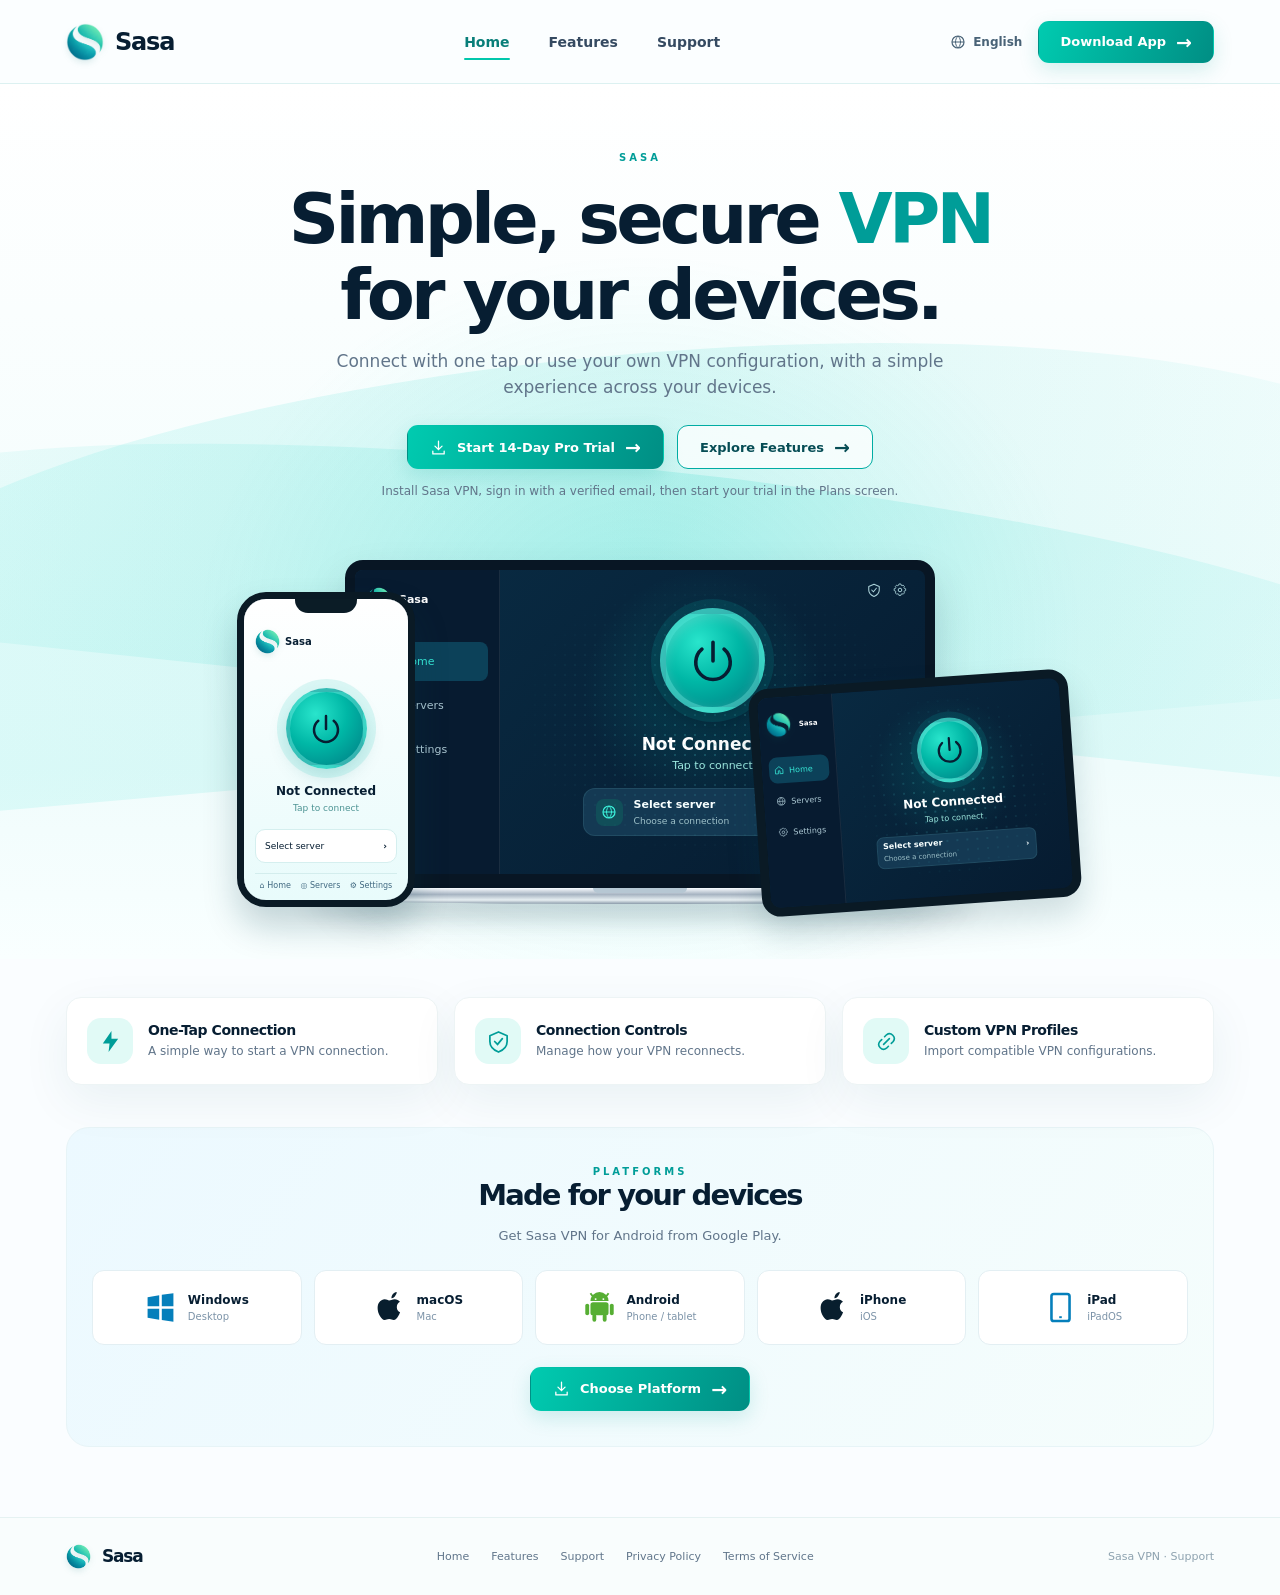
==== index.html @ 67f456c8 "Add 14-day VPN trial CTA" ====
<!doctype html>
<html lang="en">
<head>
  <meta charset="utf-8">
  <meta name="viewport" content="width=device-width,initial-scale=1">
  <meta name="theme-color" content="#f7fdfd">
  <link rel="icon" type="image/png" href="[data-uri]">
  <meta name="description" content="Sasa — a simple VPN experience with connection tools and custom VPN configuration support.">
  <title>Sasa — Home · Features · Support</title>
  <style>
    :root { --ink:#071e32; --muted:#61758a; --teal:#009d98; --mint:#00c7ac; --deep:#087e79; --ice:#effbfc; --line:#dbeaed; --white:#fff; --shadow:0 16px 48px rgba(20,79,94,.07); --radius:19px; --page-width:1200px; }
    * {box-sizing:border-box}
    html{scroll-behavior:smooth}
    body{margin:0;font-family:Inter,ui-sans-serif,system-ui,-apple-system,BlinkMacSystemFont,"Segoe UI",sans-serif;background:#fafdff;color:var(--ink);-webkit-font-smoothing:antialiased}
    button,input,a{font:inherit}a{color:inherit;text-decoration:none}button{cursor:pointer}button:focus-visible,a:focus-visible,input:focus-visible,summary:focus-visible{outline:3px solid #00a99e;outline-offset:4px}button:disabled{cursor:not-allowed;opacity:.55}
    .skip{position:absolute;top:-80px;left:16px;z-index:1000;background:#fff;padding:12px;border-radius:8px}.skip:focus{top:12px}
    .shell{max-width:var(--page-width);margin:auto;padding-left:26px;padding-right:26px}
    .header{position:sticky;top:0;z-index:100;background:rgba(251,254,255,.93);backdrop-filter:blur(18px);border-bottom:1px solid rgba(207,235,236,.7)}
    .nav{min-height:83px;display:flex;align-items:center;justify-content:space-between;gap:22px}
    .brand{display:flex;align-items:center;gap:11px;font-weight:850;font-size:24px;letter-spacing:-1.2px;white-space:nowrap}
    .logo{width:38px;height:38px;display:inline-block;flex:none;background:url("/assets/sasa-logo.png") center/contain no-repeat;filter:drop-shadow(0 3px 3px rgba(0,103,111,.12))}.logo.small{width:25px;height:25px}
    .navlinks{display:flex;align-items:center;gap:39px;margin-left:60px}
    .navlink{color:#354a61;font-size:14px;font-weight:600;position:relative;padding:30px 0}
    .navlink.active,.navlink:hover{color:var(--deep)}.navlink.active:after{content:"";height:2px;background:var(--mint);border-radius:3px;position:absolute;bottom:20px;left:0;right:0}
    .header-right{display:flex;align-items:center;gap:16px}.language{display:flex;align-items:center;gap:7px;font-size:12px;font-weight:650;color:#496377}
    .menu-btn{display:none;background:#e6f7f7;border:0;border-radius:12px;padding:10px;color:var(--ink)}
    .btn{border:1px solid transparent;display:inline-flex;align-items:center;justify-content:center;gap:10px;min-height:44px;padding:12px 22px;border-radius:11px;font-size:13px;font-weight:800;transition:transform .15s,box-shadow .15s,background .15s;white-space:nowrap}
    .btn:hover{transform:translateY(-2px)}.btn.primary{color:white;background:linear-gradient(110deg,#00cbb0 0%,#008e84 100%);box-shadow:0 7px 20px rgba(0,155,145,.16)}.btn.primary:hover{box-shadow:0 10px 26px rgba(0,155,145,.24)}.btn.outline{border-color:#00aca3;color:#064d55;background:rgba(255,255,255,.75)}.btn.outline:hover{background:#e8f9f9}.btn.soft{background:#e5f8f8;color:#076b69}.btn.sm{min-height:42px;padding:10px 21px}.arr{font-size:19px;line-height:0}.arrow-svg,.btn svg{width:17px;height:17px}
    .page{display:none;animation:fade .25s ease}.page.active{display:block}@keyframes fade{from{opacity:.7;transform:translateY(5px)}to{opacity:1;transform:translateY(0)}}
    .eyebrow{color:var(--teal);letter-spacing:3px;font-weight:850;font-size:10px;text-transform:uppercase}
    h1,h2,h3,p{margin-top:0}h1{font-size:clamp(38px,5.6vw,70px);letter-spacing:-3.8px;line-height:1.09;margin-bottom:14px;font-weight:850}h2{font-size:clamp(28px,3.1vw,42px);letter-spacing:-1.9px;line-height:1.15;margin-bottom:12px}h3{font-size:18px;letter-spacing:-.45px;margin-bottom:8px}p{color:var(--muted);line-height:1.7;font-size:15px}.accent{color:var(--teal)}
    .home-hero{position:relative;overflow:hidden;padding:68px 0 45px;text-align:center;background:radial-gradient(ellipse at 50% 63%,rgba(52,229,214,.16),transparent 49%),linear-gradient(180deg,#fff 0%,#f0fcfc 78%,#f9ffff 100%)}
    .home-hero:before,.home-hero:after{content:"";position:absolute;left:-12%;right:-12%;border-radius:50% 50% 0 0;z-index:0;pointer-events:none}.home-hero:before{height:400px;top:270px;background:linear-gradient(100deg,rgba(114,240,231,.17),rgba(20,205,190,.12),rgba(201,249,246,.13));transform:rotate(-5deg)}.home-hero:after{height:240px;top:385px;background:linear-gradient(110deg,rgba(152,240,234,.11),rgba(19,210,193,.16),rgba(176,245,241,.2));transform:rotate(6deg)}
    .hero-inner{position:relative;z-index:1}.hero-inner .eyebrow{display:block;margin-bottom:18px}.hero-inner h1{max-width:1000px;margin-left:auto;margin-right:auto}.hero-desc{font-size:17px;line-height:1.55;max-width:650px;margin:0 auto 25px}.hero-actions{display:flex;justify-content:center;gap:13px;flex-wrap:wrap}.hero-actions .btn{min-width:181px}
    .hero-products{position:relative;max-width:930px;height:375px;margin:39px auto 0;display:flex;align-items:flex-end;justify-content:center}
    .laptop{width:590px;height:354px;position:absolute;left:50%;bottom:0;transform:translateX(-50%);z-index:2}.laptop-bezel{height:328px;border:10px solid #081624;border-bottom-width:14px;border-radius:18px 18px 7px 7px;background:#081624;box-shadow:0 22px 42px rgba(4,45,63,.18);overflow:hidden;position:relative}.laptop-bezel:before{content:"";position:absolute;top:-6px;left:50%;width:3px;height:3px;border-radius:50%;background:#5d7e8c;z-index:1}
    .laptop-base{height:16px;background:linear-gradient(#f9fcff,#a7b4c2 40%,#e7eff2 75%,#8b9baa);border-radius:2px 2px 44% 44%;margin:0 -38px;position:relative;box-shadow:0 14px 20px rgba(0,40,60,.12)}.laptop-base:after{content:"";position:absolute;top:0;left:43%;width:14%;height:5px;background:#b6c7d3;border-radius:0 0 9px 9px}
    .appui{display:flex;height:100%;text-align:left;background:linear-gradient(135deg,#092c44,#061b30)}.app-sidebar{width:145px;padding:17px 11px;border-right:1px solid rgba(255,255,255,.08);background:#071b30;color:#d7eef2}.app-brand{display:flex;align-items:center;gap:8px;font-weight:750;font-size:11px;color:white;margin-bottom:30px}.app-navitem{display:flex;gap:10px;align-items:center;padding:12px 11px;border-radius:8px;margin-bottom:5px;font-size:11px;color:#acc8d3}.app-navitem.selected{color:#36e6d5;background:#0c4159}.app-navitem svg{width:15px;height:15px}.app-main{flex:1;padding:20px 26px;position:relative;display:flex;flex-direction:column;align-items:center;justify-content:center;background:radial-gradient(circle at 48% 40%,rgba(0,195,183,.18),transparent 42%)}.appui .mini-top{position:absolute;right:18px;top:13px;display:flex;gap:12px;color:#abd2d9}.appui .mini-top svg{width:14px;height:14px}.map-dots{position:absolute;inset:0;opacity:.25;pointer-events:none;background-image:radial-gradient(#49c9ce 1px,transparent 1.4px);background-size:10px 10px;mask-image:radial-gradient(ellipse at 50% 48%,black 12%,transparent 65%)}.power{position:relative;width:105px;height:105px;border-radius:50%;border:6px solid rgba(163,255,244,.33);background:radial-gradient(circle at 35% 30%,#29e5cc 0%,#00b7a6 45%,#007a82 100%);box-shadow:0 0 0 9px rgba(5,207,192,.12),0 12px 23px rgba(0,12,28,.45),inset 0 4px 12px rgba(255,255,255,.21);display:flex;align-items:center;justify-content:center}.power svg{width:46px;height:46px;stroke:#fff;stroke-width:2.3;fill:none}.app-status{color:white;font-size:17px;font-weight:800;margin-top:21px}.app-state-note{font-size:11px;color:#9de6dd;margin-top:5px}.app-server{display:flex;align-items:center;gap:11px;width:260px;min-height:47px;padding:9px 12px;margin-top:16px;border-radius:12px;background:#143953;border:1px solid rgba(121,205,207,.12);color:#f8ffff;font-size:11px;font-weight:700}.app-server span{flex:1}.app-server small{display:block;font-weight:450;color:#9dc0c8;margin-top:4px}.app-server .circle-icon{width:27px;height:27px;background:#114e59;border-radius:8px;display:grid;place-items:center;color:#3cf1db}.preview-note{position:absolute;right:8px;bottom:0;font-size:9px;color:rgba(184,215,219,.7)}
    .phone{position:absolute;z-index:4;left:62px;bottom:7px;width:178px;height:315px;border:7px solid #0a1a25;border-radius:29px;background:#f7ffff;box-shadow:0 20px 34px rgba(11,64,79,.22),inset 0 0 0 2px #354b5c;overflow:hidden}.phone:before{content:"";position:absolute;width:62px;height:14px;left:calc(50% - 31px);top:0;background:#0b1c26;border-radius:0 0 13px 13px;z-index:1}.phone-screen{height:100%;padding:30px 11px 10px;background:linear-gradient(180deg,#fff 0%,#e8fbfb 100%);display:flex;align-items:center;flex-direction:column}.phone-screen .tiny-brand{font-size:10px;display:flex;align-items:center;gap:5px;font-weight:850;align-self:flex-start}.phone .power{width:81px;height:81px;margin-top:34px;border-width:4px;box-shadow:0 0 0 9px rgba(0,199,183,.12),0 8px 18px rgba(0,120,121,.17)}.phone .power svg{width:32px}.phone-status{font-size:12px;font-weight:850;margin-top:15px}.phone-sub{font-size:9px;color:#4c9393;margin-top:5px}.phone-selection{font-size:9px;padding:11px 9px;border:1px solid #d5efef;background:#fff;border-radius:10px;width:100%;margin-top:16px;display:flex;justify-content:space-between}.phone-tabs{width:100%;margin-top:auto;padding-top:7px;border-top:1px solid #d3eded;display:flex;justify-content:space-around;color:#416981;font-size:8px}
    .tablet{position:absolute;z-index:3;right:30px;bottom:7px;width:320px;height:228px;transform:rotate(-4deg);border:9px solid #0a1a25;border-radius:19px;box-shadow:0 18px 32px rgba(11,64,79,.17);overflow:hidden;background:#071b30}.tablet .app-sidebar{width:75px;padding:15px 7px}.tablet .app-brand{font-size:7px;margin-bottom:20px}.tablet .app-navitem{font-size:8px;gap:5px;padding:8px 5px}.tablet .app-navitem svg{width:10px;height:10px}.tablet .app-main{padding:10px}.tablet .power{width:65px;height:65px;border-width:4px;box-shadow:0 0 0 6px rgba(5,207,192,.12)}.tablet .power svg{width:29px;height:29px}.tablet .app-status{font-size:12px;margin-top:12px}.tablet .app-server{width:160px;font-size:8px;min-height:32px;margin-top:10px;padding:4px 6px;border-radius:7px}.tablet .app-server .circle-icon{width:18px;height:18px}.tablet .app-server small{font-size:7px}.tablet .app-state-note{font-size:8px}
    .benefits{display:grid;grid-template-columns:repeat(3,1fr);gap:16px;padding:38px 0 32px}.mini-card{display:flex;align-items:center;gap:15px;border:1px solid #edf4f5;border-radius:15px;background:#fff;padding:20px;box-shadow:var(--shadow)}.mini-card .round{width:46px;height:46px;flex:none;display:grid;place-items:center;border-radius:14px;background:#e1faf6;color:var(--teal)}.mini-card h3{font-size:14px;margin-bottom:4px}.mini-card p{font-size:12px;line-height:1.5;margin:0}.round svg{width:23px;height:23px}
    .device-area{margin:10px 0 70px;padding:32px 25px 35px;border-radius:23px;background:linear-gradient(125deg,#ecf9ff,#f5fdfc);border:1px solid #e7f4f7;text-align:center}.device-area h2{font-size:29px}.device-area p{font-size:13px;margin-bottom:23px}.device-grid{display:grid;grid-template-columns:repeat(5,1fr);gap:12px}.device{display:flex;gap:11px;align-items:center;justify-content:center;background:#fff;border:1px solid #e3eff3;border-radius:12px;min-height:75px;padding:13px}.device-icon{width:32px;height:32px;display:grid;place-items:center;color:#057fbb}.device-icon.apple{color:#081e2e}.device-icon.android{color:#56ae33}.device-icon svg{width:31px;height:31px}.device strong{font-size:12px;display:block;text-align:left}.device small{font-size:10px;color:#7c93a8;text-align:left;display:block;margin-top:4px}
    .section-hero{padding:76px 0 36px;text-align:center;position:relative;overflow:hidden;background:radial-gradient(ellipse at 76% 70%,rgba(69,220,211,.13),transparent 35%),linear-gradient(#fff,#f1fbfb)}.section-hero h1{font-size:clamp(34px,4.2vw,54px);letter-spacing:-2.7px;max-width:740px;margin:16px auto 14px}.section-hero p{max-width:625px;margin:0 auto}
    .section-title{padding:46px 0 10px}.section-title p{max-width:580px}
    .feature-layout{display:grid;grid-template-columns:1fr 1fr;gap:18px;margin:30px 0 45px}.feature-card{border-radius:19px;background:white;box-shadow:var(--shadow);border:1px solid #e5f0f1;min-height:200px;padding:27px;display:flex;justify-content:space-between;align-items:center;gap:22px;overflow:hidden}.feature-card.wide{grid-column:span 2;min-height:235px}.feature-card h3{font-size:19px}.feature-card p{font-size:13px;max-width:330px;margin:0}.feature-card .feature-icon{width:65px;height:65px;border-radius:18px;background:linear-gradient(145deg,#e5fffb,#b9f5ee);display:grid;place-items:center;flex:none}.feature-icon svg{width:32px;height:32px;stroke:var(--deep)}.feature-art{width:175px;height:145px;border-radius:17px;display:grid;place-items:center;background:linear-gradient(140deg,#f1fefe,#d4f8f6);flex:none;position:relative}.feature-art .main-symbol{height:90px;width:90px;color:#049e94;filter:drop-shadow(0 10px 8px rgba(0,103,96,.14))}.feature-art .main-symbol svg{width:90px;height:90px}.feature-art:after{content:"";position:absolute;inset:8px;border:1px dashed rgba(0,171,161,.24);border-radius:14px}.steps{display:flex;gap:0;border:1px solid #dceff0;background:#edfafa;border-radius:21px;overflow:hidden;margin-bottom:70px}.step{flex:1;padding:27px 25px;display:flex;align-items:flex-start;gap:14px}.step+.step{border-left:1px solid #d8eeec}.step-num{width:38px;height:38px;border-radius:50%;display:grid;place-items:center;background:#d1f4ed;color:var(--deep);font-weight:900;flex:none}.step b{font-size:13px}.step p{font-size:12px;line-height:1.6;margin:4px 0 0}
    .support-search{max-width:740px;margin:25px auto 0;display:flex;padding:7px;border:1px solid #d9eeee;border-radius:14px;background:white;box-shadow:0 10px 35px rgba(23,79,80,.07);gap:10px}.support-search svg{width:21px;height:21px;margin:11px 5px 0 12px;color:#6d8995}.support-search input{min-width:0;flex:1;border:0;outline:0;color:var(--ink);font-size:13px}.support-search input:focus{outline:none}.support-search .btn{min-width:105px}
    .support-topics{display:grid;grid-template-columns:repeat(4,1fr);gap:15px;margin:40px 0 36px}.topic{border:1px solid #e7f1f2;background:white;border-radius:15px;padding:25px 18px;text-align:center;box-shadow:var(--shadow);min-height:175px;transition:transform .18s,border-color .18s}.topic:hover{transform:translateY(-3px);border-color:#72d8cc}.topic svg{height:28px;width:28px;color:#009b8c}.topic .t-icon{width:55px;height:55px;border-radius:16px;background:#e4f9f7;display:grid;place-items:center;margin:0 auto 16px}.topic strong{font-size:13px}.topic p{margin:6px 0 0;font-size:11px;line-height:1.5}
    .help-columns{display:grid;grid-template-columns:1.12fr .88fr;gap:22px;margin-bottom:70px}.panel{border:1px solid #e4f0f1;background:white;padding:26px;border-radius:20px;box-shadow:var(--shadow)}.panel .panel-head{display:flex;justify-content:space-between;align-items:center;gap:12px;margin-bottom:14px}.panel h2{font-size:22px;letter-spacing:-.7px;margin:0}.panel-head .all{border:0;background:none;color:var(--deep);font-size:12px;font-weight:750}.article{border-top:1px solid #ebf2f2}.article button{width:100%;padding:15px 1px;display:flex;justify-content:space-between;align-items:center;gap:8px;background:none;border:0;text-align:left;font-size:13px;font-weight:650;color:#163249}.article button:hover{color:var(--teal)}.article button svg{height:18px;width:18px;color:var(--teal);flex:none}.article p{font-size:12px;margin:0 0 18px;color:#667d8f}.article[hidden]{display:none!important}.empty{padding:18px 0;color:var(--muted);font-size:13px}
    .contact-info{background:radial-gradient(circle at 88% 80%,#c6f7ef,transparent 42%),linear-gradient(140deg,#f0fcfd,#e8f7f9);border:1px solid #dceef0;border-radius:17px;padding:27px;min-height:220px;position:relative}.contact-info h3{font-size:23px;max-width:250px;line-height:1.2}.contact-info p{font-size:13px;max-width:330px}.contact-symbol{position:absolute;right:27px;bottom:24px;opacity:.8;color:#0ba898}.contact-symbol svg{width:88px;height:88px}.notice{font-size:12px;color:#61788a;line-height:1.55;margin-top:14px}.contact-detail{display:none;background:white;padding:14px;border:1px solid #cce6e7;border-radius:12px;font-size:12px;color:#334e5f;margin-top:14px}.contact-detail.show{display:block}
    .footer{border-top:1px solid #e5f2f2;background:#f9fdfd;padding:26px 0}.footer-row{display:flex;align-items:center;justify-content:space-between;gap:20px}.footer .brand{font-size:17px}.footer-links{display:flex;gap:22px;align-items:center}.footer-links a,.footer-links button{border:0;background:none;font-size:11px;color:#61768b;cursor:pointer}.footer-links a:hover,.footer-links button:hover{text-decoration:underline}.footer-end{font-size:11px;color:#8da2af}.legal{max-width:680px;padding:16px 0;font-size:13px;color:#526d80}
    .downloads{border-radius:18px;background:#fff;border:1px solid #d6eeee;box-shadow:var(--shadow);margin-top:24px;padding:24px;text-align:left;display:none}.downloads.show{display:block}.downloads h3{margin-bottom:6px}.downloads p{font-size:13px}.download-options{display:grid;grid-template-columns:repeat(auto-fit,minmax(190px,1fr));gap:10px;margin:17px 0}.download-platform{display:flex;flex-direction:column;align-items:flex-start;justify-content:space-between;gap:8px;min-height:108px;padding:15px;border:1px solid #cce5e7;border-radius:10px;background:#f9fdfd;color:#194151;font-size:13px;font-weight:750;text-decoration:none}.download-platform strong{font-size:14px}.download-platform small{color:#61788a;font-size:11px;font-weight:550;line-height:1.45}.download-platform .download-action{color:var(--deep);font-size:12px;font-weight:800}.download-platform:hover,.download-platform:focus-visible{background:#e2f9f6;border-color:#05ac9e;outline:2px solid #05ac9e;outline-offset:2px}.download-info{background:#ecf9f7;border-radius:10px;padding:13px 16px;font-size:13px;line-height:1.55;color:#236a6a}.download-checksum{font-size:11px!important;overflow-wrap:anywhere}.download-checksum a{color:var(--deep);font-weight:700}
    .legal-dialog{border:1px solid #d7eeee;border-radius:18px;max-width:560px;width:min(92%,560px);padding:28px;box-shadow:0 25px 80px rgba(0,37,45,.18)}.legal-dialog::backdrop{background:rgba(0,30,40,.45)}.dialog-actions{display:flex;justify-content:flex-end;margin-top:15px}
    @media(max-width:1000px){.navlinks{margin-left:10px;gap:24px}.hero-products{max-width:810px}.tablet{right:0}.phone{left:5px}.laptop{width:540px}.laptop-base{margin:0 -25px}.device-grid{grid-template-columns:repeat(3,1fr)}.header-right{gap:7px}}
    @media(max-width:760px){.shell{padding:0 18px}.nav{min-height:70px}.brand{font-size:21px}.navlinks{display:none;position:absolute;left:12px;right:12px;top:66px;padding:8px 16px;flex-direction:column;align-items:stretch;gap:0;margin:0;background:white;border:1px solid #e2efef;border-radius:13px;box-shadow:var(--shadow)}.navlinks.open{display:flex}.navlink{padding:14px 8px}.navlink.active:after{left:8px;right:auto;width:30px;bottom:7px}.menu-btn{display:grid;place-items:center}.language{display:none}.header-right .btn{padding:10px 12px;font-size:11px;min-height:37px}.home-hero{padding:56px 0 26px}.home-hero h1{letter-spacing:-2.2px}.hero-desc{font-size:14px}.hero-products{height:330px;margin-top:28px;max-width:610px}.laptop{width:435px;height:285px}.laptop-bezel{height:263px;border-width:8px;border-bottom-width:11px}.laptop-base{height:14px}.app-sidebar{width:105px}.app-brand{font-size:9px;margin-bottom:20px}.app-navitem{font-size:9px;padding:9px 5px}.app-main{padding:15px}.power{width:83px;height:83px}.power svg{width:34px;height:34px}.app-server{width:202px}.phone{width:132px;height:253px;left:0;bottom:7px;border-width:5px;border-radius:22px}.phone-screen{padding:26px 8px 9px}.phone .power{width:65px;height:65px;margin-top:26px}.phone .power svg{width:25px}.phone-status{font-size:10px;margin-top:14px}.phone-selection{font-size:8px;margin-top:15px}.tablet{width:218px;height:161px;right:0;bottom:10px;border-width:6px}.tablet .app-sidebar{width:62px}.tablet .app-navitem{padding:6px 3px;font-size:7px}.tablet .power{width:48px;height:48px}.tablet .power svg{width:22px}.tablet .app-status{font-size:9px}.tablet .app-server{width:115px;font-size:7px}.benefits{grid-template-columns:1fr 1fr}.device-grid{grid-template-columns:repeat(2,1fr)}.feature-layout{grid-template-columns:1fr}.feature-card.wide{grid-column:span 1}.support-topics{grid-template-columns:repeat(2,1fr)}.help-columns{grid-template-columns:1fr}.steps{flex-direction:column}.step+.step{border-left:0;border-top:1px solid #d8eeec}.footer-row{flex-wrap:wrap}.download-options{grid-template-columns:repeat(2,1fr)}}
    @media(max-width:490px){.hero-actions .btn{min-width:0;flex:1;padding:10px 12px}.hero-products{height:255px}.laptop{width:315px;height:208px;left:51%}.laptop-bezel{height:192px;border-width:6px;border-bottom-width:8px;border-radius:11px 11px 2px 2px}.laptop-base{height:11px;margin:0 -15px}.app-sidebar{width:79px;padding:9px 4px}.app-brand{font-size:7px;margin-bottom:12px}.app-navitem{font-size:7px;padding:7px 4px;gap:5px}.app-navitem svg{width:11px}.app-main{padding:6px}.appui .mini-top{top:6px;right:6px}.power{width:60px;height:60px;border-width:3px;box-shadow:0 0 0 6px rgba(5,207,192,.12),0 8px 15px rgba(0,12,28,.35)}.power svg{width:26px;height:26px}.app-status{font-size:11px;margin-top:13px}.app-state-note{font-size:8px}.app-server{width:142px;min-height:33px;font-size:8px;margin-top:11px;padding:5px 6px;gap:5px}.app-server .circle-icon{width:19px;height:19px}.app-server small{font-size:7px}.phone{width:105px;height:205px;left:-5px;border-width:4px;border-radius:17px}.phone:before{width:40px;height:10px;left:calc(50% - 20px)}.phone-screen{padding:20px 6px 6px}.phone-screen .tiny-brand{font-size:8px}.phone .power{width:49px;height:49px;margin-top:19px}.phone .power svg{width:19px}.phone-status{font-size:9px;margin-top:10px}.phone-sub{font-size:7px}.phone-selection{margin-top:10px;padding:7px 4px;font-size:7px}.phone-tabs{font-size:6px}.tablet{width:140px;height:108px;right:-10px;border-width:4px;border-radius:10px}.tablet .app-sidebar{width:44px;padding:6px 3px}.tablet .app-brand{font-size:5px}.tablet .app-navitem{padding:4px 1px;font-size:5px}.tablet .app-navitem svg{width:8px;height:8px}.tablet .app-main{padding:3px}.tablet .power{width:31px;height:31px;border-width:2px;box-shadow:0 0 0 3px rgba(5,207,192,.12)}.tablet .power svg{width:17px}.tablet .app-status{font-size:7px;margin-top:7px}.tablet .app-state-note{font-size:6px}.tablet .app-server{width:69px;min-height:20px;font-size:5px;padding:2px;margin-top:5px}.tablet .app-server small{font-size:5px}.tablet .app-server .circle-icon{display:none}.benefits{grid-template-columns:1fr;gap:9px;padding-top:25px}.mini-card{padding:13px 16px}.device-area{padding:26px 14px;margin-bottom:48px}.device-area h2{font-size:25px}.device-grid{gap:8px}.device{min-height:64px;padding:10px 5px;gap:7px}.device-icon,.device-icon svg{height:25px;width:25px}.device strong{font-size:10px}.device small{font-size:9px}.section-hero{padding-top:56px}.section-hero h1{letter-spacing:-1.9px}.feature-card{padding:20px;min-height:150px}.feature-card p{font-size:12px}.feature-art{width:106px;height:113px}.feature-art .main-symbol,.feature-art .main-symbol svg{width:60px;height:60px}.feature-card h3{font-size:16px}.support-search .btn{min-width:80px;padding:10px}.support-topics{gap:9px}.topic{min-height:144px;padding:15px 7px}.topic strong{font-size:11px}.topic p{font-size:10px}.panel{padding:18px}.contact-symbol{display:none}.footer-links{gap:10px}.footer-links a{font-size:10px}.footer-end{width:100%}}
    @media(prefers-reduced-motion:reduce){html{scroll-behavior:auto}*,*:before,*:after{animation:none!important;transition:none!important}}
    .trial-note{max-width:560px;margin:13px auto 0;font-size:12px;line-height:1.5;color:var(--muted)}
    @media(max-width:490px){.hero-actions{flex-direction:column;align-items:center}.hero-actions .btn{width:min(100%,320px);flex:0 1 auto}}
  </style>
</head>
<body>
<a class="skip" href="#main">Skip to content</a>
<svg aria-hidden="true" style="position:absolute;width:0;height:0;overflow:hidden" xmlns="http://www.w3.org/2000/svg">
  <symbol id="i-power" viewBox="0 0 32 32"><path d="M16 3v13M8.3 7.7a12 12 0 1 0 15.4 0" fill="none" stroke="currentColor" stroke-width="2.5" stroke-linecap="round"/></symbol>
  <symbol id="i-home" viewBox="0 0 24 24"><path d="m3 10 9-7 9 7v10h-7v-7h-4v7H3z" fill="none" stroke="currentColor" stroke-width="1.8" stroke-linejoin="round"/></symbol>
  <symbol id="i-globe" viewBox="0 0 24 24"><circle cx="12" cy="12" r="9" fill="none" stroke="currentColor" stroke-width="1.8"/><path d="M3 12h18M12 3c-5 5-5 13 0 18M12 3c5 5 5 13 0 18" fill="none" stroke="currentColor" stroke-width="1.5"/></symbol>
  <symbol id="i-settings" viewBox="0 0 24 24"><path d="M10 2h4l.5 2.5 2 1 2.2-1.1 2.8 2.8-1.1 2.2 1 2L24 12v4l-2.5.5-1 2 1.1 2.2-2.8 2.8-2.2-1.1-2 1L14 26h-4l-.5-2.5-2-1-2.2 1.1-2.8-2.8 1.1-2.2-1-2L0 16v-4l2.5-.5 1-2-1.1-2.2 2.8-2.8 2.2 1.1 2-1z" transform="translate(2 0) scale(.82)" fill="none" stroke="currentColor" stroke-width="1.8"/><circle cx="12" cy="12" r="3.1" fill="none" stroke="currentColor" stroke-width="1.7"/></symbol>
  <symbol id="i-shield" viewBox="0 0 24 24"><path d="M12 2 21 6v6c0 6-4 9-9 11-5-2-9-5-9-11V6z" fill="none" stroke="currentColor" stroke-width="1.8" stroke-linejoin="round"/><path d="m8 12 3 3 5-6" fill="none" stroke="currentColor" stroke-width="1.8" stroke-linecap="round"/></symbol>
  <symbol id="i-download" viewBox="0 0 24 24"><path d="M12 3v12m-5-5 5 5 5-5M4 17v4h16v-4" fill="none" stroke="currentColor" stroke-width="1.8" stroke-linecap="round" stroke-linejoin="round"/></symbol>
  <symbol id="i-bolt" viewBox="0 0 24 24"><path d="m13 1-9 13h7l-1 9 10-14h-7z" fill="currentColor"/></symbol>
  <symbol id="i-devices" viewBox="0 0 24 24"><rect x="2" y="4" width="15" height="12" rx="2" fill="none" stroke="currentColor" stroke-width="1.7"/><path d="M6 20h7m-3-4v4" fill="none" stroke="currentColor" stroke-width="1.7"/><rect x="17" y="9" width="6" height="12" rx="1" fill="none" stroke="currentColor" stroke-width="1.6"/></symbol>
  <symbol id="i-search" viewBox="0 0 24 24"><circle cx="10" cy="10" r="7" fill="none" stroke="currentColor" stroke-width="2"/><path d="m15 15 6 6" stroke="currentColor" stroke-width="2" stroke-linecap="round"/></symbol>
  <symbol id="i-book" viewBox="0 0 24 24"><path d="M12 6c-3-3-7-3-10-2v15c4-1 7-1 10 2 3-3 6-3 10-2V4c-3-1-7-1-10 2ZM12 6v15" fill="none" stroke="currentColor" stroke-width="1.7" stroke-linejoin="round"/></symbol>
  <symbol id="i-tool" viewBox="0 0 24 24"><path d="M21 6a7 7 0 0 1-9 7l-8 8-3-3 8-8a7 7 0 0 1 7-9l-4 4 3 3 6-2z" fill="none" stroke="currentColor" stroke-width="1.7" stroke-linejoin="round"/></symbol>
  <symbol id="i-mail" viewBox="0 0 24 24"><rect x="2" y="4" width="20" height="16" rx="2" fill="none" stroke="currentColor" stroke-width="1.7"/><path d="m3 6 9 8 9-8" fill="none" stroke="currentColor" stroke-width="1.7"/></symbol>
  <symbol id="i-link" viewBox="0 0 24 24"><path d="m9 15 6-6M10 7l2-2a5 5 0 0 1 7 7l-2 2M14 17l-2 2a5 5 0 0 1-7-7l2-2" fill="none" stroke="currentColor" stroke-width="1.7" stroke-linecap="round"/></symbol>
  <symbol id="i-sync" viewBox="0 0 24 24"><path d="M20 10a8 8 0 0 0-14-4L3 9m0-6v6h6M4 14a8 8 0 0 0 14 4l3-3m0 6v-6h-6" fill="none" stroke="currentColor" stroke-width="1.8" stroke-linecap="round" stroke-linejoin="round"/></symbol>
  <symbol id="i-lock" viewBox="0 0 24 24"><rect x="4" y="10" width="16" height="12" rx="2" fill="none" stroke="currentColor" stroke-width="1.8"/><path d="M8 10V7a4 4 0 1 1 8 0v3" fill="none" stroke="currentColor" stroke-width="1.8"/></symbol>
  <symbol id="i-windows" viewBox="0 0 24 24"><path fill="currentColor" d="M2 4 11 2.5V11H2V4Zm11-1.8L22 1v10h-9V2.2ZM2 13h9v8.5L2 20v-7Zm11 0h9v10l-9-1.3V13Z"/></symbol>
  <symbol id="i-apple" viewBox="0 0 24 24"><path fill="currentColor" d="M16.8 4c-.6 1.1-1.8 2-3 1.9-.1-1.1.4-2.3 1-3.1.7-.9 2-1.6 3.1-1.8.1 1-.3 2.1-1.1 3ZM20.6 17c-.5 1.2-.7 1.8-1.4 2.9-.9 1.5-2.1 3.3-3.7 3.3-1.3 0-1.7-.8-3.5-.8s-2.3.8-3.5.8c-1.5.1-2.8-1.7-3.7-3.1C2.5 16.7 2.3 12 3.9 9.6 5 7.8 6.8 6.8 8.5 6.8c1.5 0 2.5.9 3.5.9 1 0 2.6-1.1 4.5-1 1.5.1 3 .8 4 2.1-3.6 2-3 7.1.1 8.2Z" transform="translate(0 -1) scale(.98)"/></symbol>
  <symbol id="i-android" viewBox="0 0 24 24"><g fill="currentColor"><rect x="5" y="8" width="14" height="10" rx="2"/><rect x="6.5" y="17" width="3" height="6" rx="1.5"/><rect x="14.5" y="17" width="3" height="6" rx="1.5"/><rect x="1" y="9" width="3" height="9" rx="1.5"/><rect x="20" y="9" width="3" height="9" rx="1.5"/><path d="M5 7a7 7 0 0 1 14 0Z"/></g><path d="m5 1 3 4m11-4-3 4" stroke="currentColor" stroke-width="1.5"/><circle cx="9" cy="5.5" r=".75" fill="white"/><circle cx="15" cy="5.5" r=".75" fill="white"/></symbol>
  <symbol id="i-tablet" viewBox="0 0 24 24"><rect x="5" y="1.5" width="14" height="21" rx="1.8" fill="none" stroke="currentColor" stroke-width="2"/><path d="M11 19.5h2" stroke="currentColor" stroke-width="1.5"/></symbol>
</svg>
<header class="header"><div class="shell nav">
  <a href="#home" class="brand" aria-label="Sasa home"><span class="logo" aria-hidden="true"></span><span>Sasa</span></a>
  <nav id="navigation" class="navlinks" aria-label="Main navigation"><a href="#home" class="navlink active" data-route="home">Home</a><a href="#features" class="navlink" data-route="features">Features</a><a href="#support" class="navlink" data-route="support">Support</a></nav>
  <div class="header-right"><div class="language"><svg width="16" height="16" aria-hidden="true"><use href="#i-globe"/></svg>English</div><a class="btn primary sm" href="#downloads" id="nav-download">Download App <span class="arr" aria-hidden="true">→</span></a><button class="menu-btn" id="menu-btn" aria-label="Toggle navigation" aria-controls="navigation" aria-expanded="false"><svg width="22" height="22" viewBox="0 0 24 24" fill="none" stroke="currentColor" stroke-width="2" aria-hidden="true"><path d="M3 6h18M3 12h18M3 18h18"/></svg></button></div>
</div></header>
<main id="main">
  <section id="home" class="page active" aria-label="Home page">
    <div class="home-hero"><div class="shell hero-inner"><span class="eyebrow">Sasa</span><h1>Simple, secure <span class="accent">VPN</span><br>for your devices.</h1><p class="hero-desc">Connect with one tap or use your own VPN configuration, with a simple experience across your devices.</p><div class="hero-actions"><a href="https://play.google.com/store/apps/details?id=com.sasa.vpn2" target="_blank" rel="noopener noreferrer" aria-label="Start 14-Day Pro Trial on Google Play (opens in a new tab)" class="btn primary"><svg aria-hidden="true"><use href="#i-download"/></svg> Start 14-Day Pro Trial <span class="arr" aria-hidden="true">→</span></a><a href="#features" class="btn outline">Explore Features <span class="arr" aria-hidden="true">→</span></a></div><p class="trial-note">Install Sasa VPN, sign in with a verified email, then start your trial in the Plans screen.</p>
      <div class="hero-products" role="img" aria-label="Illustration of the Sasa app on laptop, phone, and tablet">
        <div class="laptop"><div class="laptop-bezel"><div class="appui"><div class="app-sidebar"><div class="app-brand"><span class="logo small" aria-hidden="true"></span>Sasa</div><div class="app-navitem selected"><svg><use href="#i-home"/></svg>Home</div><div class="app-navitem"><svg><use href="#i-globe"/></svg>Servers</div><div class="app-navitem"><svg><use href="#i-settings"/></svg>Settings</div></div><div class="app-main"><div class="map-dots"></div><div class="mini-top"><svg><use href="#i-shield"/></svg><svg><use href="#i-settings"/></svg></div><div class="power"><svg><use href="#i-power"/></svg></div><div class="app-status">Not Connected</div><div class="app-state-note">Tap to connect</div><div class="app-server"><div class="circle-icon"><svg width="16" height="16"><use href="#i-globe"/></svg></div><span>Select server<small>Choose a connection</small></span>›</div><span class="preview-note">App design preview</span></div></div></div><div class="laptop-base"></div></div>
        <div class="phone"><div class="phone-screen"><div class="tiny-brand"><span class="logo small" aria-hidden="true"></span>Sasa</div><div class="power"><svg><use href="#i-power"/></svg></div><div class="phone-status">Not Connected</div><div class="phone-sub">Tap to connect</div><div class="phone-selection"><span>Select server</span><b>›</b></div><div class="phone-tabs"><span>⌂ Home</span><span>◎ Servers</span><span>⚙ Settings</span></div></div></div>
        <div class="tablet"><div class="appui"><div class="app-sidebar"><div class="app-brand"><span class="logo small" aria-hidden="true"></span>Sasa</div><div class="app-navitem selected"><svg><use href="#i-home"/></svg>Home</div><div class="app-navitem"><svg><use href="#i-globe"/></svg>Servers</div><div class="app-navitem"><svg><use href="#i-settings"/></svg>Settings</div></div><div class="app-main"><div class="map-dots"></div><div class="power"><svg><use href="#i-power"/></svg></div><div class="app-status">Not Connected</div><div class="app-state-note">Tap to connect</div><div class="app-server"><span>Select server<small>Choose a connection</small></span>›</div></div></div></div>
      </div>
    </div></div>
    <div class="shell"><div class="benefits"><div class="mini-card"><span class="round"><svg><use href="#i-bolt"/></svg></span><div><h3>One-Tap Connection</h3><p>A simple way to start a VPN connection.</p></div></div><div class="mini-card"><span class="round"><svg><use href="#i-shield"/></svg></span><div><h3>Connection Controls</h3><p>Manage how your VPN reconnects.</p></div></div><div class="mini-card"><span class="round"><svg><use href="#i-link"/></svg></span><div><h3>Custom VPN Profiles</h3><p>Import compatible VPN configurations.</p></div></div></div>
    <section class="device-area" id="downloads" aria-labelledby="device-title"><span class="eyebrow">Platforms</span><h2 id="device-title">Made for your devices</h2><p>Get Sasa VPN for Android from Google Play.</p><div class="device-grid">
      <div class="device"><span class="device-icon"><svg><use href="#i-windows"/></svg></span><span><strong>Windows</strong><small>Desktop</small></span></div><div class="device"><span class="device-icon apple"><svg><use href="#i-apple"/></svg></span><span><strong>macOS</strong><small>Mac</small></span></div><div class="device"><span class="device-icon android"><svg><use href="#i-android"/></svg></span><span><strong>Android</strong><small>Phone / tablet</small></span></div><div class="device"><span class="device-icon apple"><svg><use href="#i-apple"/></svg></span><span><strong>iPhone</strong><small>iOS</small></span></div><div class="device"><span class="device-icon"><svg><use href="#i-tablet"/></svg></span><span><strong>iPad</strong><small>iPadOS</small></span></div>
    </div><div style="margin-top:22px"><button class="btn primary" type="button" id="show-downloads"><svg aria-hidden="true"><use href="#i-download"/></svg> Choose Platform <span class="arr" aria-hidden="true">→</span></button></div>
    <div class="downloads" id="download-panel"><h3>Download Sasa VPN</h3><div class="download-options"><a class="download-platform" href="https://play.google.com/store/apps/details?id=com.sasa.vpn2"><strong>Android</strong><small>Get the current release from Google Play.</small><span class="download-action">Open Google Play →</span></a></div></div>
    </section></div>
  </section>
  <section id="features" class="page" aria-label="Features page"><div class="section-hero"><div class="shell"><span class="eyebrow">What the app does</span><h1>Useful tools, without the <span class="accent">clutter.</span></h1><p>Everything you need to choose your connection, bring a custom configuration, and manage VPN behavior from one place.</p></div></div><div class="shell"><div class="section-title"><span class="eyebrow">Core features</span><h2>Take control of your connection</h2><p>Different features, explained in one place. Actual protocol availability depends on the version and configuration.</p></div><div class="feature-layout">
    <article class="feature-card wide"><div><span class="eyebrow">01 · Connect</span><h3>One-Tap Connection</h3><p>Pick an available managed server and connect using the main power button. The app displays the actual connection state rather than a simulated status.</p></div><div class="feature-art"><span class="main-symbol"><svg><use href="#i-power"/></svg></span></div></article>
    <article class="feature-card"><div><span class="eyebrow">02 · Import</span><h3>Custom VPN Profiles</h3><p>Use your own compatible WireGuard or proxy configuration, separate from Sasa-managed servers.</p></div><span class="feature-icon"><svg><use href="#i-link"/></svg></span></article>
    <article class="feature-card"><div><span class="eyebrow">03 · Protocols</span><h3>Protocol Options</h3><p>See the protocol options supported by your installation. Switching requires a working engine and configuration.</p></div><span class="feature-icon"><svg><use href="#i-settings"/></svg></span></article>
    <article class="feature-card"><div><span class="eyebrow">04 · Stability</span><h3>Auto-Reconnect</h3><p>Retry the connection after an interruption when this option is enabled and the operating system allows it.</p></div><span class="feature-icon"><svg><use href="#i-sync"/></svg></span></article>
    <article class="feature-card"><div><span class="eyebrow">05 · Safety</span><h3>Kill Switch</h3><p>Configure supported system-level traffic protection to reduce unintended traffic outside the VPN.</p></div><span class="feature-icon"><svg><use href="#i-shield"/></svg></span></article>
    </div><div class="steps" aria-label="Getting started"><div class="step"><span class="step-num">1</span><div><b>Choose</b><p>Select an available server or import your own profile.</p></div></div><div class="step"><span class="step-num">2</span><div><b>Connect</b><p>Start the tunnel from the app's Home screen.</p></div></div><div class="step"><span class="step-num">3</span><div><b>Manage</b><p>Check connection status and adjust settings as needed.</p></div></div></div></div></section>
  <section id="support" class="page" aria-label="Support page"><div class="section-hero"><div class="shell"><span class="eyebrow">Support center</span><h1>Help when you <span class="accent">need it.</span></h1><p>Explore setup guidance and answers to common connection questions.</p><form class="support-search" id="support-search" role="search"><svg aria-hidden="true"><use href="#i-search"/></svg><input id="search-input" aria-label="Search help articles" type="search" placeholder="Search setup, connection, import, account..." autocomplete="off"><button class="btn primary" type="submit">Search</button></form></div></div><div class="shell"><div class="support-topics">
    <button type="button" class="topic" data-category="setup"><span class="t-icon"><svg><use href="#i-book"/></svg></span><strong>Getting Started</strong><p>Install and set up your VPN</p></button>
    <button type="button" class="topic" data-category="usage"><span class="t-icon"><svg><use href="#i-power"/></svg></span><strong>Using the App</strong><p>Connection and app settings</p></button>
    <button type="button" class="topic" data-category="troubleshoot"><span class="t-icon"><svg><use href="#i-tool"/></svg></span><strong>Troubleshooting</strong><p>Resolve common issues</p></button>
    <button type="button" class="topic" data-category="import"><span class="t-icon"><svg><use href="#i-link"/></svg></span><strong>Custom VPN</strong><p>Bring your own configuration</p></button>
    </div><div class="help-columns"><section class="panel" aria-labelledby="articles-title"><div class="panel-head"><h2 id="articles-title">Popular help topics</h2><button type="button" class="all" id="clear-search">View all topics →</button></div><div id="articles">
      <article class="article" data-category="setup" data-words="install download app android mac windows ios setup"><button type="button" aria-expanded="false">How do I install Sasa?<svg aria-hidden="true"><use href="#i-globe"/></svg></button><p hidden>Install Sasa VPN from Google Play, then follow the Android setup prompts.</p></article>
      <article class="article" data-category="usage" data-words="connect server home vpn connection tap"><button type="button" aria-expanded="false">How do I connect to a server?<svg aria-hidden="true"><use href="#i-globe"/></svg></button><p hidden>Open Servers, select a server available for your account, return to Home, then press Connect. Wait until the app confirms that the VPN tunnel is connected.</p></article>
      <article class="article" data-category="troubleshoot" data-words="connection failed cannot connect error troubleshooting network"><button type="button" aria-expanded="false">My VPN connection failed. What should I do?<svg aria-hidden="true"><use href="#i-globe"/></svg></button><p hidden>Check your internet connection, confirm the selected server is available, and try reconnecting. If a custom profile is used, confirm its endpoint and credentials. Avoid repeatedly reconnecting if the network blocks VPN traffic.</p></article>
      <article class="article" data-category="import" data-words="import custom vpn wireguard profile configuration link file"><button type="button" aria-expanded="false">How do I import a custom VPN profile?<svg aria-hidden="true"><use href="#i-globe"/></svg></button><p hidden>Open Settings → My VPN Profiles → Import. Choose a supported file, link, or pasted configuration. Review the profile before connecting and only import configurations from trusted providers.</p></article>
      <article class="article" data-category="usage" data-words="devices account limit go pro max device simultaneous"><button type="button" aria-expanded="false">Can I use Sasa on multiple devices?<svg aria-hidden="true"><use href="#i-globe"/></svg></button><p hidden>Supported device counts depend on your account's plan. Check your active plan details in the app for the current limit.</p></article>
      <article class="article" data-category="usage" data-words="kill switch auto reconnect settings privacy"><button type="button" aria-expanded="false">Where are auto-reconnect and kill-switch settings?<svg aria-hidden="true"><use href="#i-globe"/></svg></button><p hidden>Open Settings → Connection Settings. Available options depend on the platform and version. Some kill-switch behavior requires operating-system-level configuration.</p></article>
    </div><p class="empty" id="empty-results" hidden>No matching articles. Try another search or choose a help category.</p></section><section class="panel" aria-labelledby="contact-title"><div class="contact-info"><span class="eyebrow">Need more help?</span><h3 id="contact-title">Contact Support</h3><p>Message us on Telegram for help with your account or connection.</p><a id="contact-btn" class="btn primary" href="https://t.me/sasa26bee" target="_blank" rel="noopener">Contact support <span class="arr" aria-hidden="true">→</span></a><div class="contact-symbol" aria-hidden="true"><svg><use href="#i-mail"/></svg></div></div><p class="notice">For account, wallet, or connection help, contact Sasa support on Telegram.</p></section></div></div></section>
</main>
<footer class="footer"><div class="shell footer-row"><a href="#home" class="brand"><span class="logo small" aria-hidden="true"></span>Sasa</a><div class="footer-links"><a href="#home">Home</a><a href="#features">Features</a><a href="#support">Support</a><a href="/privacy-policy.html">Privacy Policy</a><a href="/terms-of-service.html">Terms of Service</a></div><span class="footer-end">Sasa VPN · Support</span></div></footer>
<script>
(function(){'use strict';
 const routes=['home','features','support'];const menu=document.getElementById('navigation'),menuBtn=document.getElementById('menu-btn'), downloads=document.getElementById('downloads');
 function navigate(){const hash=decodeURIComponent(location.hash.slice(1)).replace(/^\//,'');const isDownloads=hash==='downloads';const route=isDownloads?'home':routes.includes(hash)?hash:'home';document.querySelectorAll('.page').forEach(p=>p.classList.toggle('active',p.id===route));document.querySelectorAll('.navlink').forEach(a=>{const active=a.dataset.route===route;a.classList.toggle('active',active);if(active)a.setAttribute('aria-current','page');else a.removeAttribute('aria-current')});document.title='Sasa — '+route[0].toUpperCase()+route.slice(1);menu.classList.remove('open');menuBtn.setAttribute('aria-expanded','false');requestAnimationFrame(()=>{if(isDownloads){downloads.scrollIntoView({block:'start',behavior:'smooth'})}else window.scrollTo({top:0,behavior:'instant'});});}
 window.addEventListener('hashchange',navigate);navigate();menuBtn.addEventListener('click',()=>{const open=menu.classList.toggle('open');menuBtn.setAttribute('aria-expanded',String(open))});
 const downPanel=document.getElementById('download-panel');document.getElementById('show-downloads').addEventListener('click',function(){const shown=downPanel.classList.toggle('show');this.setAttribute('aria-expanded',String(shown));if(shown)downPanel.scrollIntoView({behavior:'smooth',block:'nearest'})});document.getElementById('show-downloads').setAttribute('aria-expanded','false');
 const articles=Array.from(document.querySelectorAll('.article')),input=document.getElementById('search-input'),empty=document.getElementById('empty-results');function filter(category,query){let n=0;articles.forEach(a=>{const words=(a.textContent+' '+a.dataset.words).toLowerCase();const show=(!category||a.dataset.category===category)&&(!query||words.includes(query));a.hidden=!show;if(show)n++});empty.hidden=n!==0;document.getElementById('articles-title').textContent=category?({setup:'Getting Started',usage:'Using the App',troubleshoot:'Troubleshooting',import:'Custom VPN'}[category]||'Help topics'):'Popular help topics';}
 document.getElementById('support-search').addEventListener('submit',e=>{e.preventDefault();filter('',input.value.trim().toLowerCase());document.getElementById('articles').scrollIntoView({behavior:'smooth',block:'start'})});input.addEventListener('input',()=>filter('',input.value.trim().toLowerCase()));document.querySelectorAll('.topic').forEach(b=>b.addEventListener('click',()=>{input.value='';filter(b.dataset.category,'');document.getElementById('articles').scrollIntoView({behavior:'smooth',block:'start'})}));document.getElementById('clear-search').addEventListener('click',()=>{input.value='';filter('','')});articles.forEach(a=>{const btn=a.querySelector('button'),p=a.querySelector('p');btn.addEventListener('click',()=>{const expand=p.hidden;p.hidden=!expand;btn.setAttribute('aria-expanded',String(expand));})});
})();
</script>
</body>
</html>
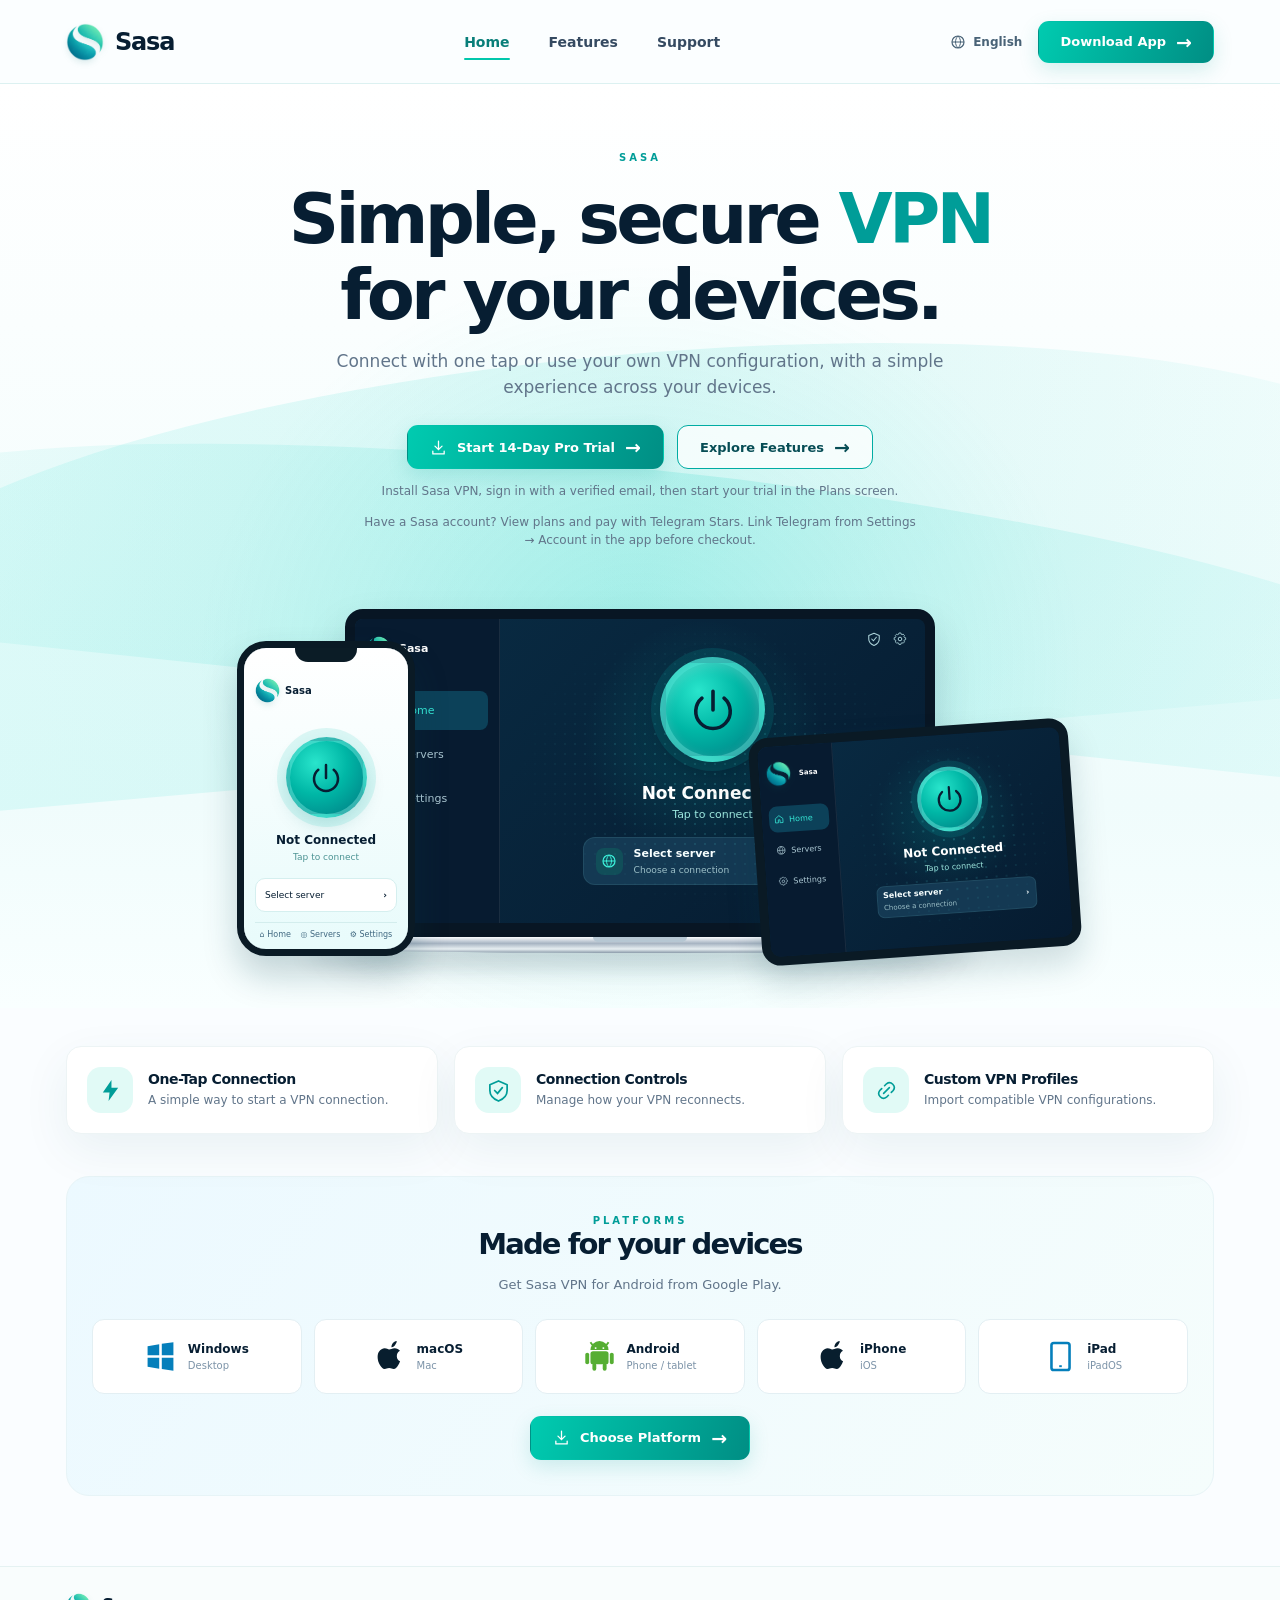
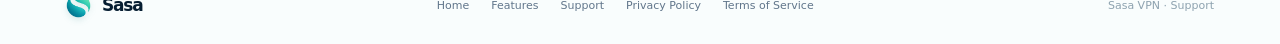
==== commit 2a8bbdc7: "Prepare Sasa Telegram storefront launch" ====
--- a/index.html
+++ b/index.html
@@ -89,6 +89,7 @@
 <main id="main">
   <section id="home" class="page active" aria-label="Home page">
     <div class="home-hero"><div class="shell hero-inner"><span class="eyebrow">Sasa</span><h1>Simple, secure <span class="accent">VPN</span><br>for your devices.</h1><p class="hero-desc">Connect with one tap or use your own VPN configuration, with a simple experience across your devices.</p><div class="hero-actions"><a href="https://play.google.com/store/apps/details?id=com.sasa.vpn2" target="_blank" rel="noopener noreferrer" aria-label="Start 14-Day Pro Trial on Google Play (opens in a new tab)" class="btn primary"><svg aria-hidden="true"><use href="#i-download"/></svg> Start 14-Day Pro Trial <span class="arr" aria-hidden="true">→</span></a><a href="#features" class="btn outline">Explore Features <span class="arr" aria-hidden="true">→</span></a></div><p class="trial-note">Install Sasa VPN, sign in with a verified email, then start your trial in the Plans screen.</p>
+      <p class="trial-note">Have a Sasa account? <a href="https://t.me/SasaVPNServiceBot" target="_blank" rel="noopener noreferrer">View plans and pay with Telegram Stars</a>. Link Telegram from Settings → Account in the app before checkout.</p>
       <div class="hero-products" role="img" aria-label="Illustration of the Sasa app on laptop, phone, and tablet">
         <div class="laptop"><div class="laptop-bezel"><div class="appui"><div class="app-sidebar"><div class="app-brand"><span class="logo small" aria-hidden="true"></span>Sasa</div><div class="app-navitem selected"><svg><use href="#i-home"/></svg>Home</div><div class="app-navitem"><svg><use href="#i-globe"/></svg>Servers</div><div class="app-navitem"><svg><use href="#i-settings"/></svg>Settings</div></div><div class="app-main"><div class="map-dots"></div><div class="mini-top"><svg><use href="#i-shield"/></svg><svg><use href="#i-settings"/></svg></div><div class="power"><svg><use href="#i-power"/></svg></div><div class="app-status">Not Connected</div><div class="app-state-note">Tap to connect</div><div class="app-server"><div class="circle-icon"><svg width="16" height="16"><use href="#i-globe"/></svg></div><span>Select server<small>Choose a connection</small></span>›</div><span class="preview-note">App design preview</span></div></div></div><div class="laptop-base"></div></div>
         <div class="phone"><div class="phone-screen"><div class="tiny-brand"><span class="logo small" aria-hidden="true"></span>Sasa</div><div class="power"><svg><use href="#i-power"/></svg></div><div class="phone-status">Not Connected</div><div class="phone-sub">Tap to connect</div><div class="phone-selection"><span>Select server</span><b>›</b></div><div class="phone-tabs"><span>⌂ Home</span><span>◎ Servers</span><span>⚙ Settings</span></div></div></div>
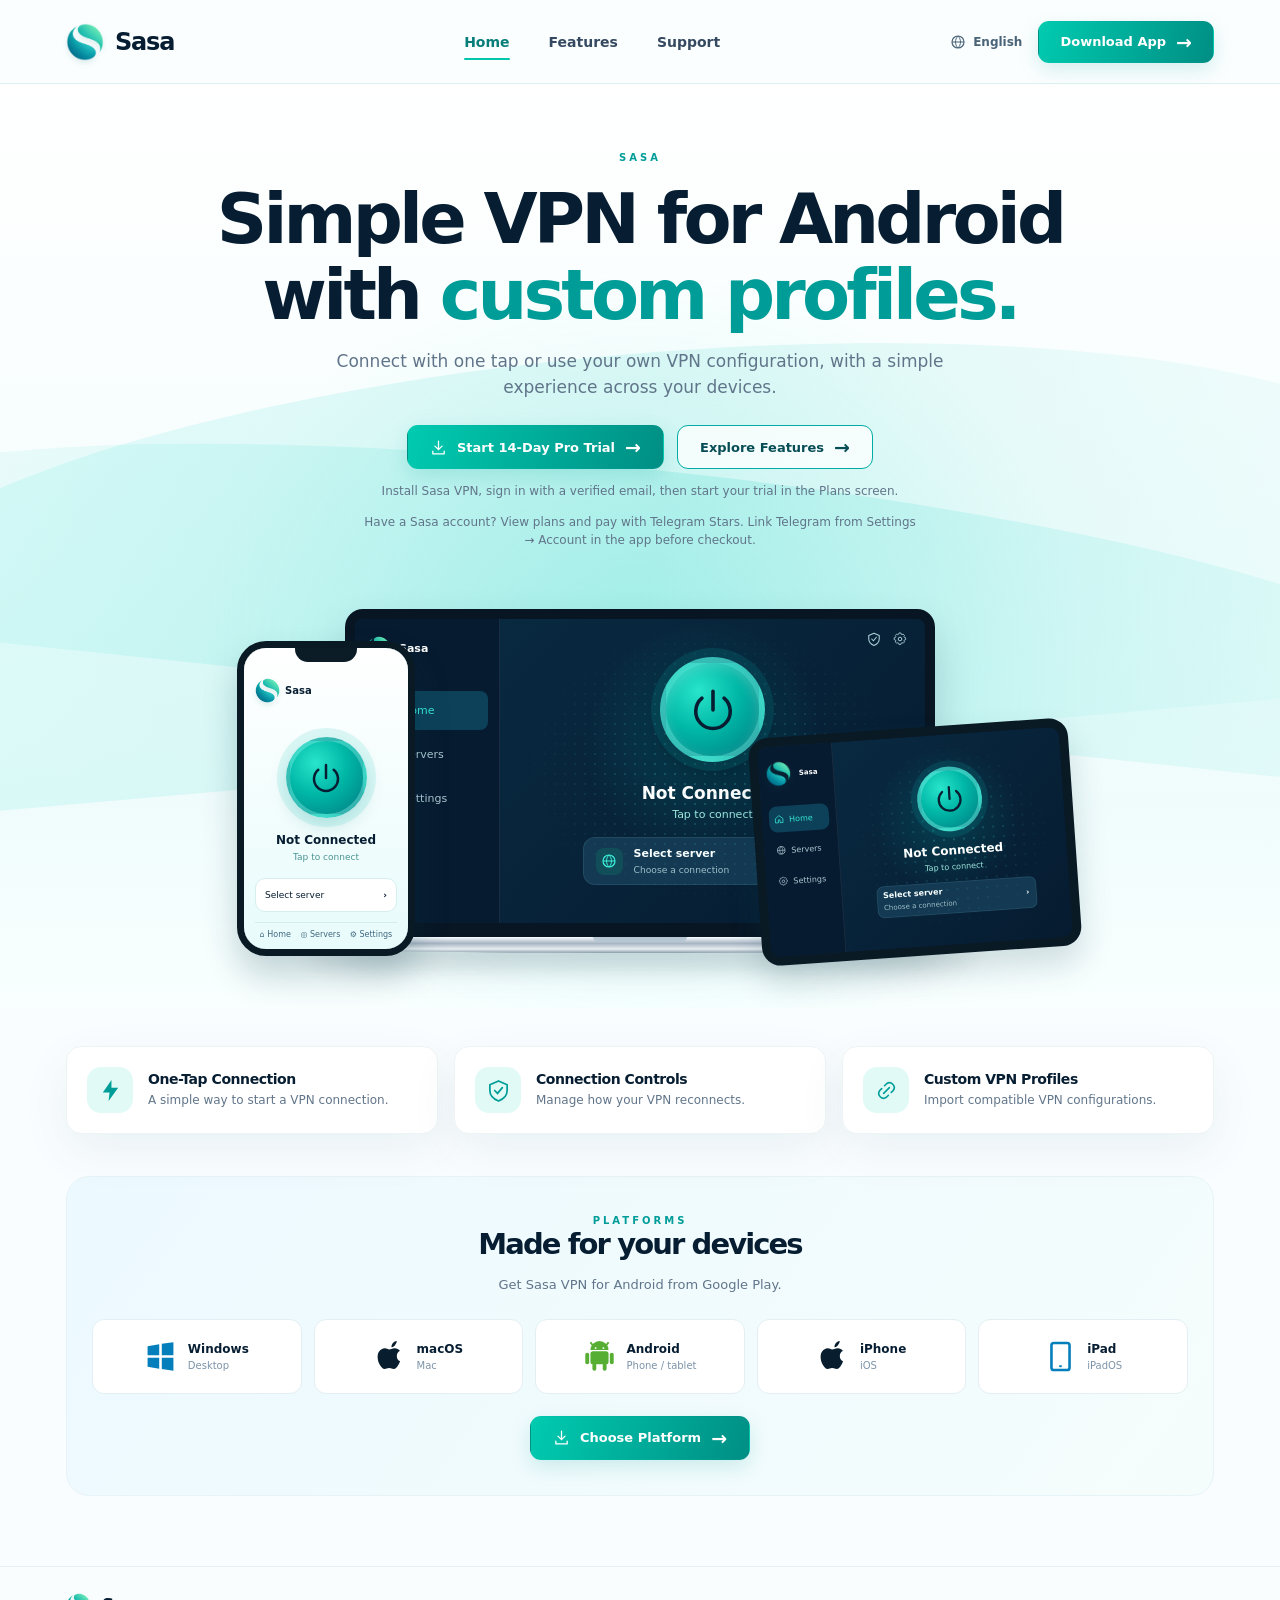
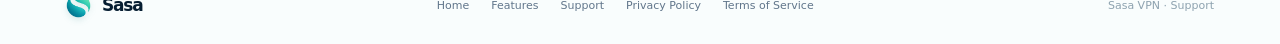
==== commit ecfe7fa6: "Improve Sasa website SEO" ====
--- a/index.html
+++ b/index.html
@@ -4,9 +4,29 @@
   <meta charset="utf-8">
   <meta name="viewport" content="width=device-width,initial-scale=1">
   <meta name="theme-color" content="#f7fdfd">
-  <link rel="icon" type="image/png" href="[data-uri]">
-  <meta name="description" content="Sasa — a simple VPN experience with connection tools and custom VPN configuration support.">
-  <title>Sasa — Home · Features · Support</title>
+  <link rel="icon" type="image/png" href="/assets/sasa-logo.png">
+  <meta name="description" content="Get Sasa VPN for Android with one-tap connections, reconnect controls, and compatible custom VPN profiles. Start a 14-day Sasa Pro trial on Google Play.">
+  <link rel="canonical" href="https://sasa-come.me/">
+  <title>Sasa VPN for Android | One-Tap &amp; Custom Profiles</title>
+  <meta property="og:type" content="website">
+  <meta property="og:site_name" content="Sasa">
+  <meta property="og:title" content="Sasa VPN for Android | One-Tap &amp; Custom Profiles">
+  <meta property="og:description" content="Connect in one tap, manage reconnect controls, and import compatible VPN profiles. Start a 14-day Sasa Pro trial on Google Play.">
+  <meta property="og:url" content="https://sasa-come.me/">
+  <meta property="og:image" content="https://sasa-come.me/assets/sasa-logo.png">
+  <meta property="og:image:alt" content="Sasa VPN logo">
+  <meta name="twitter:card" content="summary">
+  <meta name="twitter:title" content="Sasa VPN for Android | One-Tap &amp; Custom Profiles">
+  <meta name="twitter:description" content="Connect in one tap, manage reconnect controls, and import compatible VPN profiles. Start a 14-day Sasa Pro trial on Google Play.">
+  <script type="application/ld+json">
+  {
+    "@context": "https://schema.org",
+    "@type": "WebSite",
+    "name": "Sasa",
+    "alternateName": "Sasa VPN",
+    "url": "https://sasa-come.me/"
+  }
+  </script>
   <style>
     :root { --ink:#071e32; --muted:#61758a; --teal:#009d98; --mint:#00c7ac; --deep:#087e79; --ice:#effbfc; --line:#dbeaed; --white:#fff; --shadow:0 16px 48px rgba(20,79,94,.07); --radius:19px; --page-width:1200px; }
     * {box-sizing:border-box}
@@ -88,7 +108,7 @@
 </div></header>
 <main id="main">
   <section id="home" class="page active" aria-label="Home page">
-    <div class="home-hero"><div class="shell hero-inner"><span class="eyebrow">Sasa</span><h1>Simple, secure <span class="accent">VPN</span><br>for your devices.</h1><p class="hero-desc">Connect with one tap or use your own VPN configuration, with a simple experience across your devices.</p><div class="hero-actions"><a href="https://play.google.com/store/apps/details?id=com.sasa.vpn2" target="_blank" rel="noopener noreferrer" aria-label="Start 14-Day Pro Trial on Google Play (opens in a new tab)" class="btn primary"><svg aria-hidden="true"><use href="#i-download"/></svg> Start 14-Day Pro Trial <span class="arr" aria-hidden="true">→</span></a><a href="#features" class="btn outline">Explore Features <span class="arr" aria-hidden="true">→</span></a></div><p class="trial-note">Install Sasa VPN, sign in with a verified email, then start your trial in the Plans screen.</p>
+    <div class="home-hero"><div class="shell hero-inner"><span class="eyebrow">Sasa</span><h1>Simple VPN for Android with <span class="accent">custom profiles.</span></h1><p class="hero-desc">Connect with one tap or use your own VPN configuration, with a simple experience across your devices.</p><div class="hero-actions"><a href="https://play.google.com/store/apps/details?id=com.sasa.vpn2" target="_blank" rel="noopener noreferrer" aria-label="Start 14-Day Pro Trial on Google Play (opens in a new tab)" class="btn primary"><svg aria-hidden="true"><use href="#i-download"/></svg> Start 14-Day Pro Trial <span class="arr" aria-hidden="true">→</span></a><a href="#features" class="btn outline">Explore Features <span class="arr" aria-hidden="true">→</span></a></div><p class="trial-note">Install Sasa VPN, sign in with a verified email, then start your trial in the Plans screen.</p>
       <p class="trial-note">Have a Sasa account? <a href="https://t.me/SasaVPNServiceBot" target="_blank" rel="noopener noreferrer">View plans and pay with Telegram Stars</a>. Link Telegram from Settings → Account in the app before checkout.</p>
       <div class="hero-products" role="img" aria-label="Illustration of the Sasa app on laptop, phone, and tablet">
         <div class="laptop"><div class="laptop-bezel"><div class="appui"><div class="app-sidebar"><div class="app-brand"><span class="logo small" aria-hidden="true"></span>Sasa</div><div class="app-navitem selected"><svg><use href="#i-home"/></svg>Home</div><div class="app-navitem"><svg><use href="#i-globe"/></svg>Servers</div><div class="app-navitem"><svg><use href="#i-settings"/></svg>Settings</div></div><div class="app-main"><div class="map-dots"></div><div class="mini-top"><svg><use href="#i-shield"/></svg><svg><use href="#i-settings"/></svg></div><div class="power"><svg><use href="#i-power"/></svg></div><div class="app-status">Not Connected</div><div class="app-state-note">Tap to connect</div><div class="app-server"><div class="circle-icon"><svg width="16" height="16"><use href="#i-globe"/></svg></div><span>Select server<small>Choose a connection</small></span>›</div><span class="preview-note">App design preview</span></div></div></div><div class="laptop-base"></div></div>
@@ -128,7 +148,7 @@
 <script>
 (function(){'use strict';
  const routes=['home','features','support'];const menu=document.getElementById('navigation'),menuBtn=document.getElementById('menu-btn'), downloads=document.getElementById('downloads');
- function navigate(){const hash=decodeURIComponent(location.hash.slice(1)).replace(/^\//,'');const isDownloads=hash==='downloads';const route=isDownloads?'home':routes.includes(hash)?hash:'home';document.querySelectorAll('.page').forEach(p=>p.classList.toggle('active',p.id===route));document.querySelectorAll('.navlink').forEach(a=>{const active=a.dataset.route===route;a.classList.toggle('active',active);if(active)a.setAttribute('aria-current','page');else a.removeAttribute('aria-current')});document.title='Sasa — '+route[0].toUpperCase()+route.slice(1);menu.classList.remove('open');menuBtn.setAttribute('aria-expanded','false');requestAnimationFrame(()=>{if(isDownloads){downloads.scrollIntoView({block:'start',behavior:'smooth'})}else window.scrollTo({top:0,behavior:'instant'});});}
+ function navigate(){const hash=decodeURIComponent(location.hash.slice(1)).replace(/^\//,'');const isDownloads=hash==='downloads';const route=isDownloads?'home':routes.includes(hash)?hash:'home';document.querySelectorAll('.page').forEach(p=>p.classList.toggle('active',p.id===route));document.querySelectorAll('.navlink').forEach(a=>{const active=a.dataset.route===route;a.classList.toggle('active',active);if(active)a.setAttribute('aria-current','page');else a.removeAttribute('aria-current')});const pageTitles={home:'Sasa VPN for Android | One-Tap & Custom Profiles',features:'Sasa VPN Features | One-Tap & Custom VPN Profiles',support:'Sasa VPN Support | Setup & Connection Help'};document.title=pageTitles[route]||pageTitles.home;menu.classList.remove('open');menuBtn.setAttribute('aria-expanded','false');requestAnimationFrame(()=>{if(isDownloads){downloads.scrollIntoView({block:'start',behavior:'smooth'})}else window.scrollTo({top:0,behavior:'instant'});});}
  window.addEventListener('hashchange',navigate);navigate();menuBtn.addEventListener('click',()=>{const open=menu.classList.toggle('open');menuBtn.setAttribute('aria-expanded',String(open))});
  const downPanel=document.getElementById('download-panel');document.getElementById('show-downloads').addEventListener('click',function(){const shown=downPanel.classList.toggle('show');this.setAttribute('aria-expanded',String(shown));if(shown)downPanel.scrollIntoView({behavior:'smooth',block:'nearest'})});document.getElementById('show-downloads').setAttribute('aria-expanded','false');
  const articles=Array.from(document.querySelectorAll('.article')),input=document.getElementById('search-input'),empty=document.getElementById('empty-results');function filter(category,query){let n=0;articles.forEach(a=>{const words=(a.textContent+' '+a.dataset.words).toLowerCase();const show=(!category||a.dataset.category===category)&&(!query||words.includes(query));a.hidden=!show;if(show)n++});empty.hidden=n!==0;document.getElementById('articles-title').textContent=category?({setup:'Getting Started',usage:'Using the App',troubleshoot:'Troubleshooting',import:'Custom VPN'}[category]||'Help topics'):'Popular help topics';}
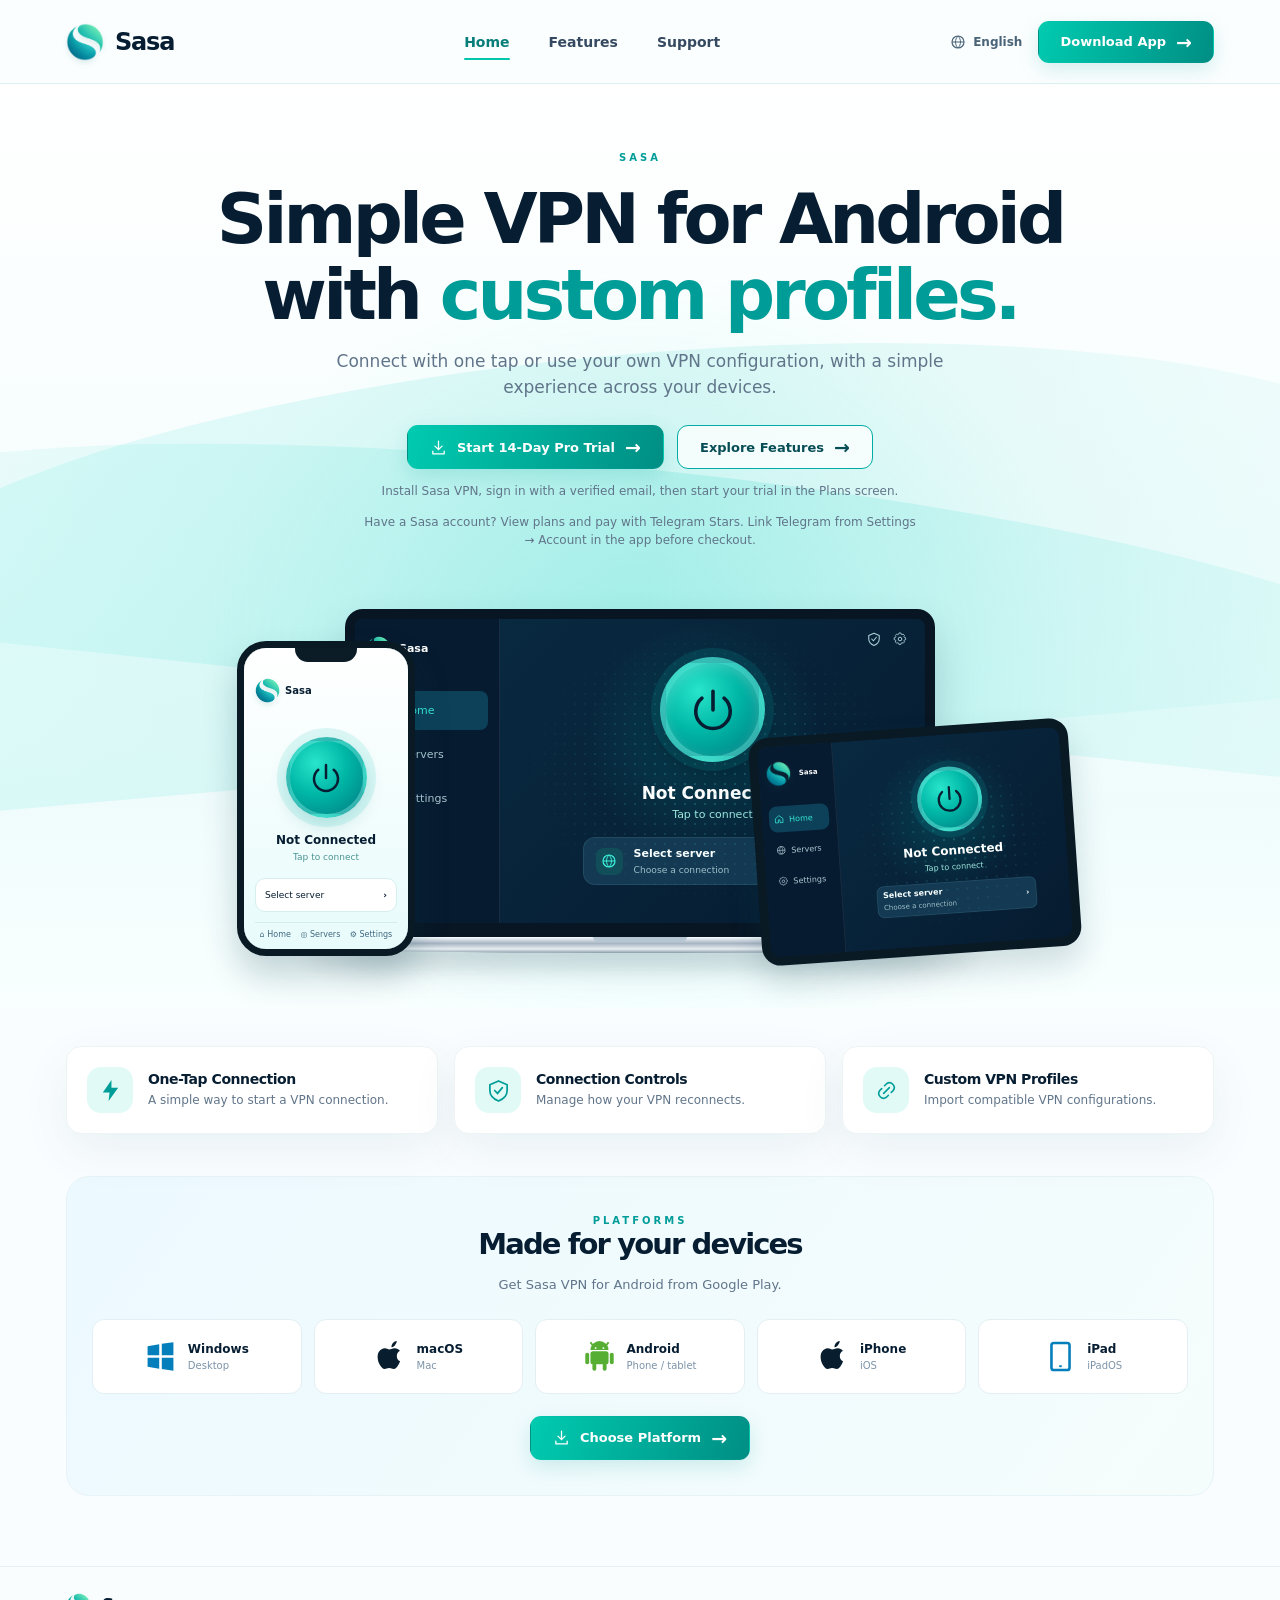
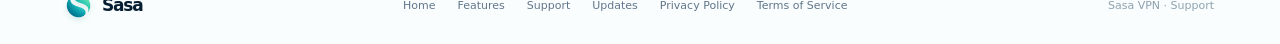
==== commit 90f871be: "Link public VPN updates channel" ====
--- a/index.html
+++ b/index.html
@@ -144,7 +144,7 @@
       <article class="article" data-category="usage" data-words="kill switch auto reconnect settings privacy"><button type="button" aria-expanded="false">Where are auto-reconnect and kill-switch settings?<svg aria-hidden="true"><use href="#i-globe"/></svg></button><p hidden>Open Settings → Connection Settings. Available options depend on the platform and version. Some kill-switch behavior requires operating-system-level configuration.</p></article>
     </div><p class="empty" id="empty-results" hidden>No matching articles. Try another search or choose a help category.</p></section><section class="panel" aria-labelledby="contact-title"><div class="contact-info"><span class="eyebrow">Need more help?</span><h3 id="contact-title">Contact Support</h3><p>Message us on Telegram for help with your account or connection.</p><a id="contact-btn" class="btn primary" href="https://t.me/sasa26bee" target="_blank" rel="noopener">Contact support <span class="arr" aria-hidden="true">→</span></a><div class="contact-symbol" aria-hidden="true"><svg><use href="#i-mail"/></svg></div></div><p class="notice">For account, wallet, or connection help, contact Sasa support on Telegram.</p></section></div></div></section>
 </main>
-<footer class="footer"><div class="shell footer-row"><a href="#home" class="brand"><span class="logo small" aria-hidden="true"></span>Sasa</a><div class="footer-links"><a href="#home">Home</a><a href="#features">Features</a><a href="#support">Support</a><a href="/privacy-policy.html">Privacy Policy</a><a href="/terms-of-service.html">Terms of Service</a></div><span class="footer-end">Sasa VPN · Support</span></div></footer>
+<footer class="footer"><div class="shell footer-row"><a href="#home" class="brand"><span class="logo small" aria-hidden="true"></span>Sasa</a><div class="footer-links"><a href="#home">Home</a><a href="#features">Features</a><a href="#support">Support</a><a href="https://t.me/sasaupdates" target="_blank" rel="noopener noreferrer">Updates</a><a href="/privacy-policy.html">Privacy Policy</a><a href="/terms-of-service.html">Terms of Service</a></div><span class="footer-end">Sasa VPN · Support</span></div></footer>
 <script>
 (function(){'use strict';
  const routes=['home','features','support'];const menu=document.getElementById('navigation'),menuBtn=document.getElementById('menu-btn'), downloads=document.getElementById('downloads');
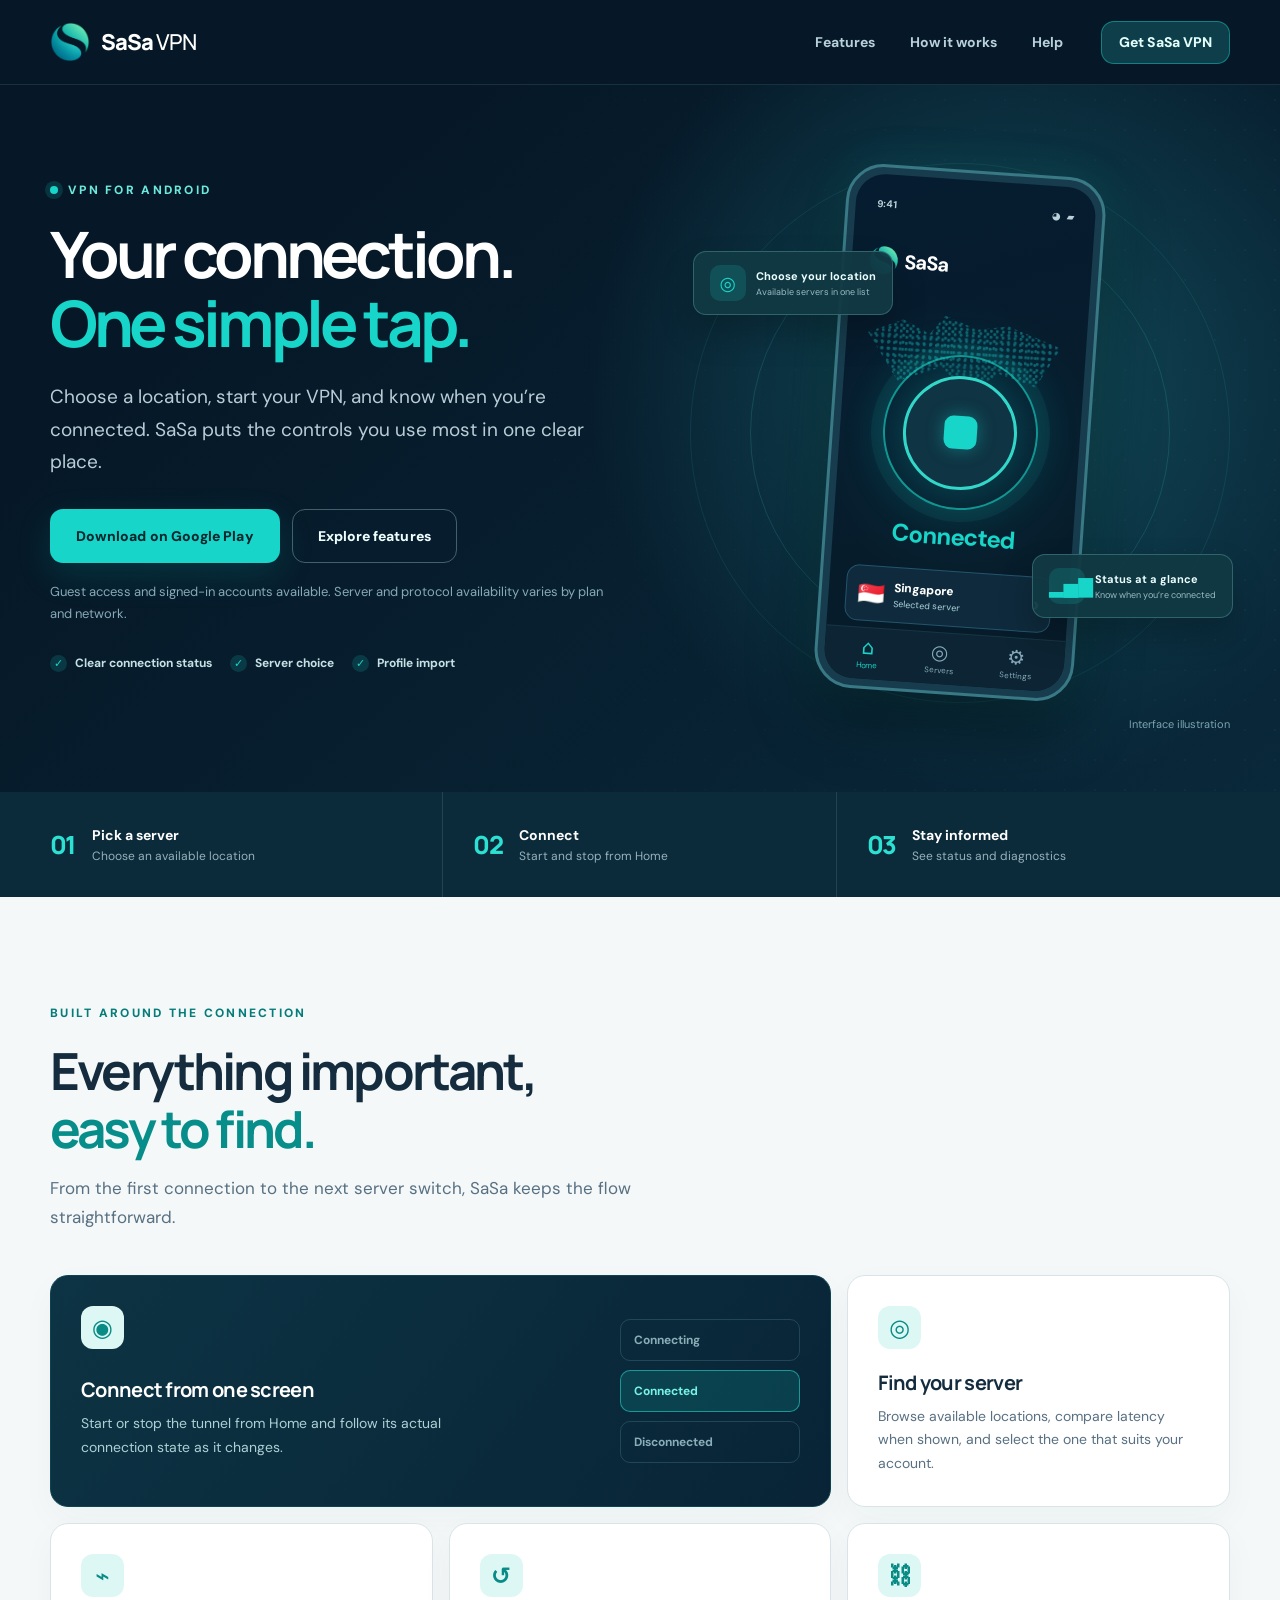
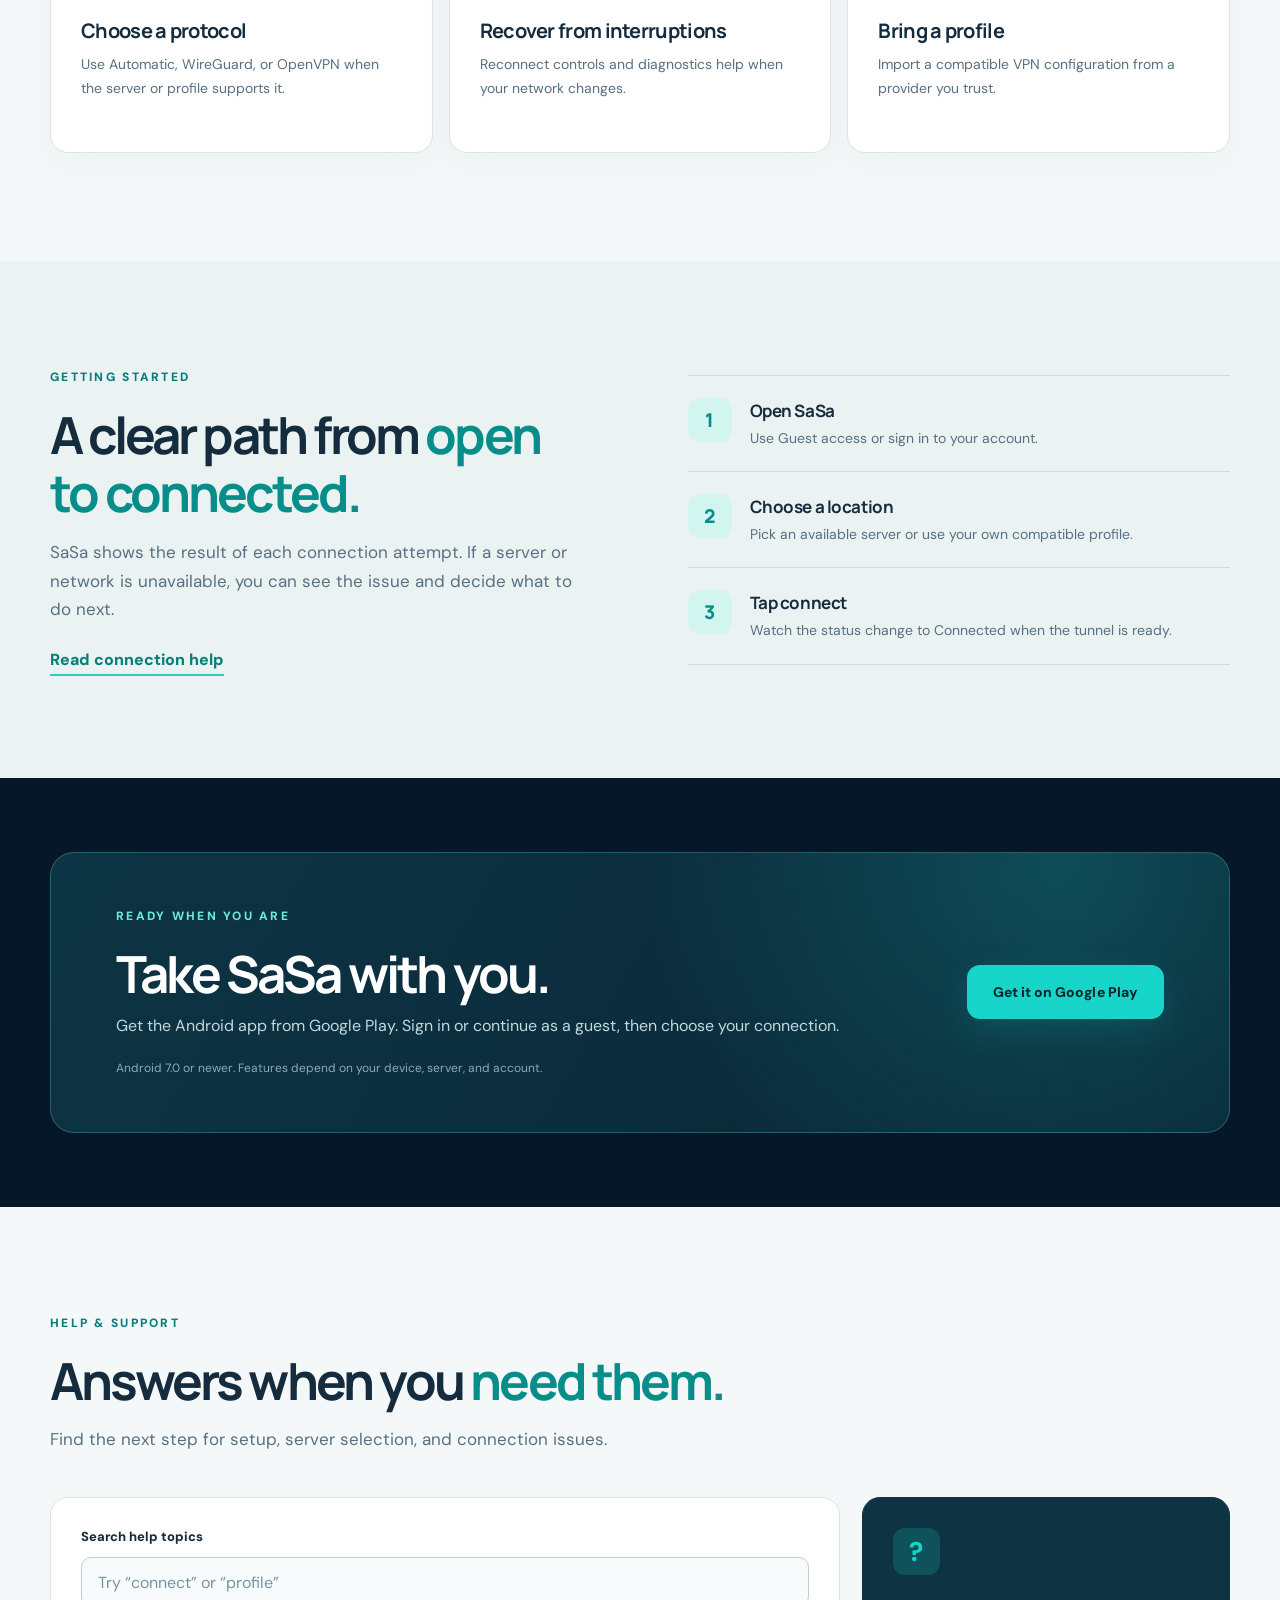
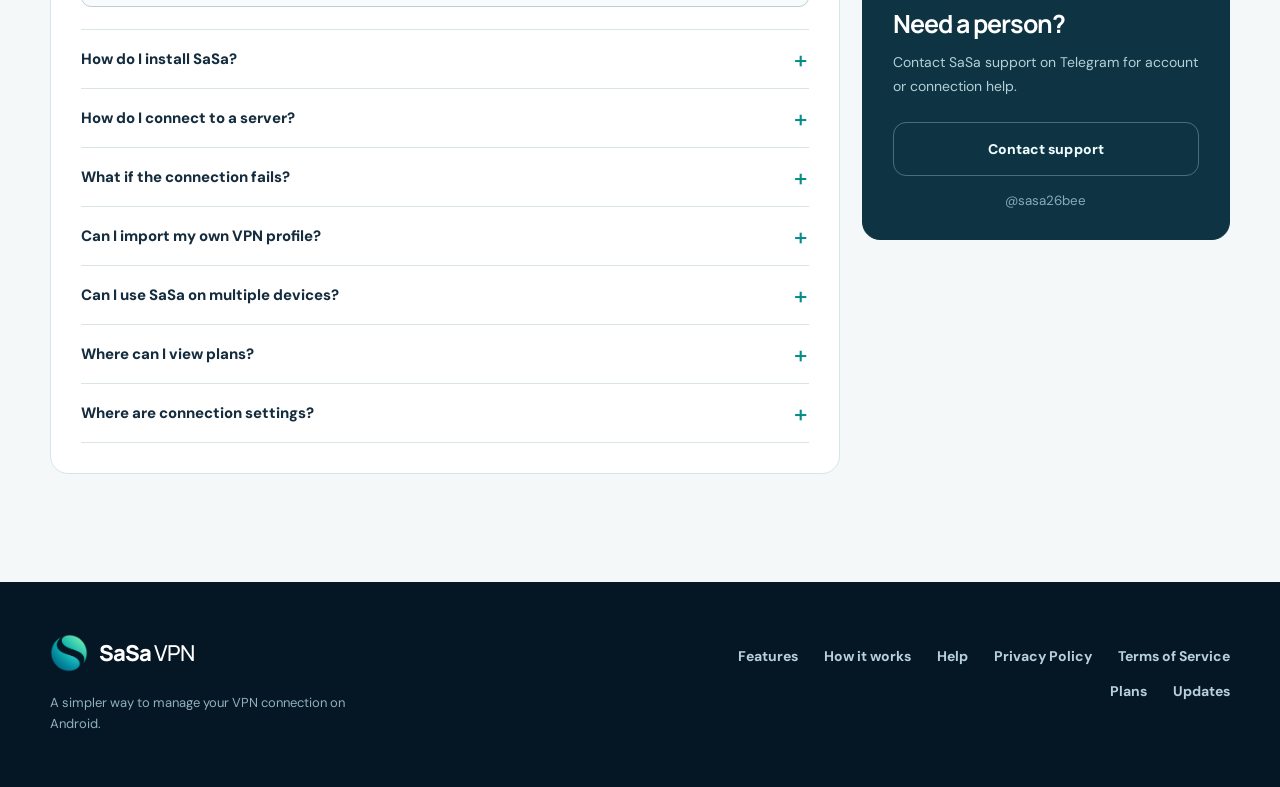
==== commit db54bb89: "Refresh SaSa VPN site design" ====
--- a/index.html
+++ b/index.html
@@ -2,158 +2,57 @@
 <html lang="en">
 <head>
   <meta charset="utf-8">
-  <meta name="viewport" content="width=device-width,initial-scale=1">
-  <meta name="theme-color" content="#f7fdfd">
+  <meta name="viewport" content="width=device-width, initial-scale=1">
+  <meta name="theme-color" content="#061827">
+  <meta name="description" content="SaSa VPN for Android. Choose a server, connect with one tap, and see your connection status. Use WireGuard or OpenVPN where available.">
+  <link rel="canonical" href="https://sasa-come.me/">
   <link rel="icon" type="image/png" href="/assets/sasa-logo.png">
-  <meta name="description" content="Get Sasa VPN for Android with one-tap connections, reconnect controls, and compatible custom VPN profiles. Start a 14-day Sasa Pro trial on Google Play.">
-  <link rel="canonical" href="https://sasa-come.me/">
-  <title>Sasa VPN for Android | One-Tap &amp; Custom Profiles</title>
+  <link rel="stylesheet" href="/site.css">
+  <title>SaSa VPN for Android | Connect with confidence</title>
   <meta property="og:type" content="website">
-  <meta property="og:site_name" content="Sasa">
-  <meta property="og:title" content="Sasa VPN for Android | One-Tap &amp; Custom Profiles">
-  <meta property="og:description" content="Connect in one tap, manage reconnect controls, and import compatible VPN profiles. Start a 14-day Sasa Pro trial on Google Play.">
+  <meta property="og:site_name" content="SaSa VPN">
+  <meta property="og:title" content="SaSa VPN for Android">
+  <meta property="og:description" content="Choose a server, connect with one tap, and see your VPN status clearly.">
   <meta property="og:url" content="https://sasa-come.me/">
   <meta property="og:image" content="https://sasa-come.me/assets/sasa-logo.png">
-  <meta property="og:image:alt" content="Sasa VPN logo">
+  <meta property="og:image:alt" content="SaSa VPN logo">
   <meta name="twitter:card" content="summary">
-  <meta name="twitter:title" content="Sasa VPN for Android | One-Tap &amp; Custom Profiles">
-  <meta name="twitter:description" content="Connect in one tap, manage reconnect controls, and import compatible VPN profiles. Start a 14-day Sasa Pro trial on Google Play.">
-  <script type="application/ld+json">
-  {
-    "@context": "https://schema.org",
-    "@type": "WebSite",
-    "name": "Sasa",
-    "alternateName": "Sasa VPN",
-    "url": "https://sasa-come.me/"
-  }
-  </script>
-  <style>
-    :root { --ink:#071e32; --muted:#61758a; --teal:#009d98; --mint:#00c7ac; --deep:#087e79; --ice:#effbfc; --line:#dbeaed; --white:#fff; --shadow:0 16px 48px rgba(20,79,94,.07); --radius:19px; --page-width:1200px; }
-    * {box-sizing:border-box}
-    html{scroll-behavior:smooth}
-    body{margin:0;font-family:Inter,ui-sans-serif,system-ui,-apple-system,BlinkMacSystemFont,"Segoe UI",sans-serif;background:#fafdff;color:var(--ink);-webkit-font-smoothing:antialiased}
-    button,input,a{font:inherit}a{color:inherit;text-decoration:none}button{cursor:pointer}button:focus-visible,a:focus-visible,input:focus-visible,summary:focus-visible{outline:3px solid #00a99e;outline-offset:4px}button:disabled{cursor:not-allowed;opacity:.55}
-    .skip{position:absolute;top:-80px;left:16px;z-index:1000;background:#fff;padding:12px;border-radius:8px}.skip:focus{top:12px}
-    .shell{max-width:var(--page-width);margin:auto;padding-left:26px;padding-right:26px}
-    .header{position:sticky;top:0;z-index:100;background:rgba(251,254,255,.93);backdrop-filter:blur(18px);border-bottom:1px solid rgba(207,235,236,.7)}
-    .nav{min-height:83px;display:flex;align-items:center;justify-content:space-between;gap:22px}
-    .brand{display:flex;align-items:center;gap:11px;font-weight:850;font-size:24px;letter-spacing:-1.2px;white-space:nowrap}
-    .logo{width:38px;height:38px;display:inline-block;flex:none;background:url("/assets/sasa-logo.png") center/contain no-repeat;filter:drop-shadow(0 3px 3px rgba(0,103,111,.12))}.logo.small{width:25px;height:25px}
-    .navlinks{display:flex;align-items:center;gap:39px;margin-left:60px}
-    .navlink{color:#354a61;font-size:14px;font-weight:600;position:relative;padding:30px 0}
-    .navlink.active,.navlink:hover{color:var(--deep)}.navlink.active:after{content:"";height:2px;background:var(--mint);border-radius:3px;position:absolute;bottom:20px;left:0;right:0}
-    .header-right{display:flex;align-items:center;gap:16px}.language{display:flex;align-items:center;gap:7px;font-size:12px;font-weight:650;color:#496377}
-    .menu-btn{display:none;background:#e6f7f7;border:0;border-radius:12px;padding:10px;color:var(--ink)}
-    .btn{border:1px solid transparent;display:inline-flex;align-items:center;justify-content:center;gap:10px;min-height:44px;padding:12px 22px;border-radius:11px;font-size:13px;font-weight:800;transition:transform .15s,box-shadow .15s,background .15s;white-space:nowrap}
-    .btn:hover{transform:translateY(-2px)}.btn.primary{color:white;background:linear-gradient(110deg,#00cbb0 0%,#008e84 100%);box-shadow:0 7px 20px rgba(0,155,145,.16)}.btn.primary:hover{box-shadow:0 10px 26px rgba(0,155,145,.24)}.btn.outline{border-color:#00aca3;color:#064d55;background:rgba(255,255,255,.75)}.btn.outline:hover{background:#e8f9f9}.btn.soft{background:#e5f8f8;color:#076b69}.btn.sm{min-height:42px;padding:10px 21px}.arr{font-size:19px;line-height:0}.arrow-svg,.btn svg{width:17px;height:17px}
-    .page{display:none;animation:fade .25s ease}.page.active{display:block}@keyframes fade{from{opacity:.7;transform:translateY(5px)}to{opacity:1;transform:translateY(0)}}
-    .eyebrow{color:var(--teal);letter-spacing:3px;font-weight:850;font-size:10px;text-transform:uppercase}
-    h1,h2,h3,p{margin-top:0}h1{font-size:clamp(38px,5.6vw,70px);letter-spacing:-3.8px;line-height:1.09;margin-bottom:14px;font-weight:850}h2{font-size:clamp(28px,3.1vw,42px);letter-spacing:-1.9px;line-height:1.15;margin-bottom:12px}h3{font-size:18px;letter-spacing:-.45px;margin-bottom:8px}p{color:var(--muted);line-height:1.7;font-size:15px}.accent{color:var(--teal)}
-    .home-hero{position:relative;overflow:hidden;padding:68px 0 45px;text-align:center;background:radial-gradient(ellipse at 50% 63%,rgba(52,229,214,.16),transparent 49%),linear-gradient(180deg,#fff 0%,#f0fcfc 78%,#f9ffff 100%)}
-    .home-hero:before,.home-hero:after{content:"";position:absolute;left:-12%;right:-12%;border-radius:50% 50% 0 0;z-index:0;pointer-events:none}.home-hero:before{height:400px;top:270px;background:linear-gradient(100deg,rgba(114,240,231,.17),rgba(20,205,190,.12),rgba(201,249,246,.13));transform:rotate(-5deg)}.home-hero:after{height:240px;top:385px;background:linear-gradient(110deg,rgba(152,240,234,.11),rgba(19,210,193,.16),rgba(176,245,241,.2));transform:rotate(6deg)}
-    .hero-inner{position:relative;z-index:1}.hero-inner .eyebrow{display:block;margin-bottom:18px}.hero-inner h1{max-width:1000px;margin-left:auto;margin-right:auto}.hero-desc{font-size:17px;line-height:1.55;max-width:650px;margin:0 auto 25px}.hero-actions{display:flex;justify-content:center;gap:13px;flex-wrap:wrap}.hero-actions .btn{min-width:181px}
-    .hero-products{position:relative;max-width:930px;height:375px;margin:39px auto 0;display:flex;align-items:flex-end;justify-content:center}
-    .laptop{width:590px;height:354px;position:absolute;left:50%;bottom:0;transform:translateX(-50%);z-index:2}.laptop-bezel{height:328px;border:10px solid #081624;border-bottom-width:14px;border-radius:18px 18px 7px 7px;background:#081624;box-shadow:0 22px 42px rgba(4,45,63,.18);overflow:hidden;position:relative}.laptop-bezel:before{content:"";position:absolute;top:-6px;left:50%;width:3px;height:3px;border-radius:50%;background:#5d7e8c;z-index:1}
-    .laptop-base{height:16px;background:linear-gradient(#f9fcff,#a7b4c2 40%,#e7eff2 75%,#8b9baa);border-radius:2px 2px 44% 44%;margin:0 -38px;position:relative;box-shadow:0 14px 20px rgba(0,40,60,.12)}.laptop-base:after{content:"";position:absolute;top:0;left:43%;width:14%;height:5px;background:#b6c7d3;border-radius:0 0 9px 9px}
-    .appui{display:flex;height:100%;text-align:left;background:linear-gradient(135deg,#092c44,#061b30)}.app-sidebar{width:145px;padding:17px 11px;border-right:1px solid rgba(255,255,255,.08);background:#071b30;color:#d7eef2}.app-brand{display:flex;align-items:center;gap:8px;font-weight:750;font-size:11px;color:white;margin-bottom:30px}.app-navitem{display:flex;gap:10px;align-items:center;padding:12px 11px;border-radius:8px;margin-bottom:5px;font-size:11px;color:#acc8d3}.app-navitem.selected{color:#36e6d5;background:#0c4159}.app-navitem svg{width:15px;height:15px}.app-main{flex:1;padding:20px 26px;position:relative;display:flex;flex-direction:column;align-items:center;justify-content:center;background:radial-gradient(circle at 48% 40%,rgba(0,195,183,.18),transparent 42%)}.appui .mini-top{position:absolute;right:18px;top:13px;display:flex;gap:12px;color:#abd2d9}.appui .mini-top svg{width:14px;height:14px}.map-dots{position:absolute;inset:0;opacity:.25;pointer-events:none;background-image:radial-gradient(#49c9ce 1px,transparent 1.4px);background-size:10px 10px;mask-image:radial-gradient(ellipse at 50% 48%,black 12%,transparent 65%)}.power{position:relative;width:105px;height:105px;border-radius:50%;border:6px solid rgba(163,255,244,.33);background:radial-gradient(circle at 35% 30%,#29e5cc 0%,#00b7a6 45%,#007a82 100%);box-shadow:0 0 0 9px rgba(5,207,192,.12),0 12px 23px rgba(0,12,28,.45),inset 0 4px 12px rgba(255,255,255,.21);display:flex;align-items:center;justify-content:center}.power svg{width:46px;height:46px;stroke:#fff;stroke-width:2.3;fill:none}.app-status{color:white;font-size:17px;font-weight:800;margin-top:21px}.app-state-note{font-size:11px;color:#9de6dd;margin-top:5px}.app-server{display:flex;align-items:center;gap:11px;width:260px;min-height:47px;padding:9px 12px;margin-top:16px;border-radius:12px;background:#143953;border:1px solid rgba(121,205,207,.12);color:#f8ffff;font-size:11px;font-weight:700}.app-server span{flex:1}.app-server small{display:block;font-weight:450;color:#9dc0c8;margin-top:4px}.app-server .circle-icon{width:27px;height:27px;background:#114e59;border-radius:8px;display:grid;place-items:center;color:#3cf1db}.preview-note{position:absolute;right:8px;bottom:0;font-size:9px;color:rgba(184,215,219,.7)}
-    .phone{position:absolute;z-index:4;left:62px;bottom:7px;width:178px;height:315px;border:7px solid #0a1a25;border-radius:29px;background:#f7ffff;box-shadow:0 20px 34px rgba(11,64,79,.22),inset 0 0 0 2px #354b5c;overflow:hidden}.phone:before{content:"";position:absolute;width:62px;height:14px;left:calc(50% - 31px);top:0;background:#0b1c26;border-radius:0 0 13px 13px;z-index:1}.phone-screen{height:100%;padding:30px 11px 10px;background:linear-gradient(180deg,#fff 0%,#e8fbfb 100%);display:flex;align-items:center;flex-direction:column}.phone-screen .tiny-brand{font-size:10px;display:flex;align-items:center;gap:5px;font-weight:850;align-self:flex-start}.phone .power{width:81px;height:81px;margin-top:34px;border-width:4px;box-shadow:0 0 0 9px rgba(0,199,183,.12),0 8px 18px rgba(0,120,121,.17)}.phone .power svg{width:32px}.phone-status{font-size:12px;font-weight:850;margin-top:15px}.phone-sub{font-size:9px;color:#4c9393;margin-top:5px}.phone-selection{font-size:9px;padding:11px 9px;border:1px solid #d5efef;background:#fff;border-radius:10px;width:100%;margin-top:16px;display:flex;justify-content:space-between}.phone-tabs{width:100%;margin-top:auto;padding-top:7px;border-top:1px solid #d3eded;display:flex;justify-content:space-around;color:#416981;font-size:8px}
-    .tablet{position:absolute;z-index:3;right:30px;bottom:7px;width:320px;height:228px;transform:rotate(-4deg);border:9px solid #0a1a25;border-radius:19px;box-shadow:0 18px 32px rgba(11,64,79,.17);overflow:hidden;background:#071b30}.tablet .app-sidebar{width:75px;padding:15px 7px}.tablet .app-brand{font-size:7px;margin-bottom:20px}.tablet .app-navitem{font-size:8px;gap:5px;padding:8px 5px}.tablet .app-navitem svg{width:10px;height:10px}.tablet .app-main{padding:10px}.tablet .power{width:65px;height:65px;border-width:4px;box-shadow:0 0 0 6px rgba(5,207,192,.12)}.tablet .power svg{width:29px;height:29px}.tablet .app-status{font-size:12px;margin-top:12px}.tablet .app-server{width:160px;font-size:8px;min-height:32px;margin-top:10px;padding:4px 6px;border-radius:7px}.tablet .app-server .circle-icon{width:18px;height:18px}.tablet .app-server small{font-size:7px}.tablet .app-state-note{font-size:8px}
-    .benefits{display:grid;grid-template-columns:repeat(3,1fr);gap:16px;padding:38px 0 32px}.mini-card{display:flex;align-items:center;gap:15px;border:1px solid #edf4f5;border-radius:15px;background:#fff;padding:20px;box-shadow:var(--shadow)}.mini-card .round{width:46px;height:46px;flex:none;display:grid;place-items:center;border-radius:14px;background:#e1faf6;color:var(--teal)}.mini-card h3{font-size:14px;margin-bottom:4px}.mini-card p{font-size:12px;line-height:1.5;margin:0}.round svg{width:23px;height:23px}
-    .device-area{margin:10px 0 70px;padding:32px 25px 35px;border-radius:23px;background:linear-gradient(125deg,#ecf9ff,#f5fdfc);border:1px solid #e7f4f7;text-align:center}.device-area h2{font-size:29px}.device-area p{font-size:13px;margin-bottom:23px}.device-grid{display:grid;grid-template-columns:repeat(5,1fr);gap:12px}.device{display:flex;gap:11px;align-items:center;justify-content:center;background:#fff;border:1px solid #e3eff3;border-radius:12px;min-height:75px;padding:13px}.device-icon{width:32px;height:32px;display:grid;place-items:center;color:#057fbb}.device-icon.apple{color:#081e2e}.device-icon.android{color:#56ae33}.device-icon svg{width:31px;height:31px}.device strong{font-size:12px;display:block;text-align:left}.device small{font-size:10px;color:#7c93a8;text-align:left;display:block;margin-top:4px}
-    .section-hero{padding:76px 0 36px;text-align:center;position:relative;overflow:hidden;background:radial-gradient(ellipse at 76% 70%,rgba(69,220,211,.13),transparent 35%),linear-gradient(#fff,#f1fbfb)}.section-hero h1{font-size:clamp(34px,4.2vw,54px);letter-spacing:-2.7px;max-width:740px;margin:16px auto 14px}.section-hero p{max-width:625px;margin:0 auto}
-    .section-title{padding:46px 0 10px}.section-title p{max-width:580px}
-    .feature-layout{display:grid;grid-template-columns:1fr 1fr;gap:18px;margin:30px 0 45px}.feature-card{border-radius:19px;background:white;box-shadow:var(--shadow);border:1px solid #e5f0f1;min-height:200px;padding:27px;display:flex;justify-content:space-between;align-items:center;gap:22px;overflow:hidden}.feature-card.wide{grid-column:span 2;min-height:235px}.feature-card h3{font-size:19px}.feature-card p{font-size:13px;max-width:330px;margin:0}.feature-card .feature-icon{width:65px;height:65px;border-radius:18px;background:linear-gradient(145deg,#e5fffb,#b9f5ee);display:grid;place-items:center;flex:none}.feature-icon svg{width:32px;height:32px;stroke:var(--deep)}.feature-art{width:175px;height:145px;border-radius:17px;display:grid;place-items:center;background:linear-gradient(140deg,#f1fefe,#d4f8f6);flex:none;position:relative}.feature-art .main-symbol{height:90px;width:90px;color:#049e94;filter:drop-shadow(0 10px 8px rgba(0,103,96,.14))}.feature-art .main-symbol svg{width:90px;height:90px}.feature-art:after{content:"";position:absolute;inset:8px;border:1px dashed rgba(0,171,161,.24);border-radius:14px}.steps{display:flex;gap:0;border:1px solid #dceff0;background:#edfafa;border-radius:21px;overflow:hidden;margin-bottom:70px}.step{flex:1;padding:27px 25px;display:flex;align-items:flex-start;gap:14px}.step+.step{border-left:1px solid #d8eeec}.step-num{width:38px;height:38px;border-radius:50%;display:grid;place-items:center;background:#d1f4ed;color:var(--deep);font-weight:900;flex:none}.step b{font-size:13px}.step p{font-size:12px;line-height:1.6;margin:4px 0 0}
-    .support-search{max-width:740px;margin:25px auto 0;display:flex;padding:7px;border:1px solid #d9eeee;border-radius:14px;background:white;box-shadow:0 10px 35px rgba(23,79,80,.07);gap:10px}.support-search svg{width:21px;height:21px;margin:11px 5px 0 12px;color:#6d8995}.support-search input{min-width:0;flex:1;border:0;outline:0;color:var(--ink);font-size:13px}.support-search input:focus{outline:none}.support-search .btn{min-width:105px}
-    .support-topics{display:grid;grid-template-columns:repeat(4,1fr);gap:15px;margin:40px 0 36px}.topic{border:1px solid #e7f1f2;background:white;border-radius:15px;padding:25px 18px;text-align:center;box-shadow:var(--shadow);min-height:175px;transition:transform .18s,border-color .18s}.topic:hover{transform:translateY(-3px);border-color:#72d8cc}.topic svg{height:28px;width:28px;color:#009b8c}.topic .t-icon{width:55px;height:55px;border-radius:16px;background:#e4f9f7;display:grid;place-items:center;margin:0 auto 16px}.topic strong{font-size:13px}.topic p{margin:6px 0 0;font-size:11px;line-height:1.5}
-    .help-columns{display:grid;grid-template-columns:1.12fr .88fr;gap:22px;margin-bottom:70px}.panel{border:1px solid #e4f0f1;background:white;padding:26px;border-radius:20px;box-shadow:var(--shadow)}.panel .panel-head{display:flex;justify-content:space-between;align-items:center;gap:12px;margin-bottom:14px}.panel h2{font-size:22px;letter-spacing:-.7px;margin:0}.panel-head .all{border:0;background:none;color:var(--deep);font-size:12px;font-weight:750}.article{border-top:1px solid #ebf2f2}.article button{width:100%;padding:15px 1px;display:flex;justify-content:space-between;align-items:center;gap:8px;background:none;border:0;text-align:left;font-size:13px;font-weight:650;color:#163249}.article button:hover{color:var(--teal)}.article button svg{height:18px;width:18px;color:var(--teal);flex:none}.article p{font-size:12px;margin:0 0 18px;color:#667d8f}.article[hidden]{display:none!important}.empty{padding:18px 0;color:var(--muted);font-size:13px}
-    .contact-info{background:radial-gradient(circle at 88% 80%,#c6f7ef,transparent 42%),linear-gradient(140deg,#f0fcfd,#e8f7f9);border:1px solid #dceef0;border-radius:17px;padding:27px;min-height:220px;position:relative}.contact-info h3{font-size:23px;max-width:250px;line-height:1.2}.contact-info p{font-size:13px;max-width:330px}.contact-symbol{position:absolute;right:27px;bottom:24px;opacity:.8;color:#0ba898}.contact-symbol svg{width:88px;height:88px}.notice{font-size:12px;color:#61788a;line-height:1.55;margin-top:14px}.contact-detail{display:none;background:white;padding:14px;border:1px solid #cce6e7;border-radius:12px;font-size:12px;color:#334e5f;margin-top:14px}.contact-detail.show{display:block}
-    .footer{border-top:1px solid #e5f2f2;background:#f9fdfd;padding:26px 0}.footer-row{display:flex;align-items:center;justify-content:space-between;gap:20px}.footer .brand{font-size:17px}.footer-links{display:flex;gap:22px;align-items:center}.footer-links a,.footer-links button{border:0;background:none;font-size:11px;color:#61768b;cursor:pointer}.footer-links a:hover,.footer-links button:hover{text-decoration:underline}.footer-end{font-size:11px;color:#8da2af}.legal{max-width:680px;padding:16px 0;font-size:13px;color:#526d80}
-    .downloads{border-radius:18px;background:#fff;border:1px solid #d6eeee;box-shadow:var(--shadow);margin-top:24px;padding:24px;text-align:left;display:none}.downloads.show{display:block}.downloads h3{margin-bottom:6px}.downloads p{font-size:13px}.download-options{display:grid;grid-template-columns:repeat(auto-fit,minmax(190px,1fr));gap:10px;margin:17px 0}.download-platform{display:flex;flex-direction:column;align-items:flex-start;justify-content:space-between;gap:8px;min-height:108px;padding:15px;border:1px solid #cce5e7;border-radius:10px;background:#f9fdfd;color:#194151;font-size:13px;font-weight:750;text-decoration:none}.download-platform strong{font-size:14px}.download-platform small{color:#61788a;font-size:11px;font-weight:550;line-height:1.45}.download-platform .download-action{color:var(--deep);font-size:12px;font-weight:800}.download-platform:hover,.download-platform:focus-visible{background:#e2f9f6;border-color:#05ac9e;outline:2px solid #05ac9e;outline-offset:2px}.download-info{background:#ecf9f7;border-radius:10px;padding:13px 16px;font-size:13px;line-height:1.55;color:#236a6a}.download-checksum{font-size:11px!important;overflow-wrap:anywhere}.download-checksum a{color:var(--deep);font-weight:700}
-    .legal-dialog{border:1px solid #d7eeee;border-radius:18px;max-width:560px;width:min(92%,560px);padding:28px;box-shadow:0 25px 80px rgba(0,37,45,.18)}.legal-dialog::backdrop{background:rgba(0,30,40,.45)}.dialog-actions{display:flex;justify-content:flex-end;margin-top:15px}
-    @media(max-width:1000px){.navlinks{margin-left:10px;gap:24px}.hero-products{max-width:810px}.tablet{right:0}.phone{left:5px}.laptop{width:540px}.laptop-base{margin:0 -25px}.device-grid{grid-template-columns:repeat(3,1fr)}.header-right{gap:7px}}
-    @media(max-width:760px){.shell{padding:0 18px}.nav{min-height:70px}.brand{font-size:21px}.navlinks{display:none;position:absolute;left:12px;right:12px;top:66px;padding:8px 16px;flex-direction:column;align-items:stretch;gap:0;margin:0;background:white;border:1px solid #e2efef;border-radius:13px;box-shadow:var(--shadow)}.navlinks.open{display:flex}.navlink{padding:14px 8px}.navlink.active:after{left:8px;right:auto;width:30px;bottom:7px}.menu-btn{display:grid;place-items:center}.language{display:none}.header-right .btn{padding:10px 12px;font-size:11px;min-height:37px}.home-hero{padding:56px 0 26px}.home-hero h1{letter-spacing:-2.2px}.hero-desc{font-size:14px}.hero-products{height:330px;margin-top:28px;max-width:610px}.laptop{width:435px;height:285px}.laptop-bezel{height:263px;border-width:8px;border-bottom-width:11px}.laptop-base{height:14px}.app-sidebar{width:105px}.app-brand{font-size:9px;margin-bottom:20px}.app-navitem{font-size:9px;padding:9px 5px}.app-main{padding:15px}.power{width:83px;height:83px}.power svg{width:34px;height:34px}.app-server{width:202px}.phone{width:132px;height:253px;left:0;bottom:7px;border-width:5px;border-radius:22px}.phone-screen{padding:26px 8px 9px}.phone .power{width:65px;height:65px;margin-top:26px}.phone .power svg{width:25px}.phone-status{font-size:10px;margin-top:14px}.phone-selection{font-size:8px;margin-top:15px}.tablet{width:218px;height:161px;right:0;bottom:10px;border-width:6px}.tablet .app-sidebar{width:62px}.tablet .app-navitem{padding:6px 3px;font-size:7px}.tablet .power{width:48px;height:48px}.tablet .power svg{width:22px}.tablet .app-status{font-size:9px}.tablet .app-server{width:115px;font-size:7px}.benefits{grid-template-columns:1fr 1fr}.device-grid{grid-template-columns:repeat(2,1fr)}.feature-layout{grid-template-columns:1fr}.feature-card.wide{grid-column:span 1}.support-topics{grid-template-columns:repeat(2,1fr)}.help-columns{grid-template-columns:1fr}.steps{flex-direction:column}.step+.step{border-left:0;border-top:1px solid #d8eeec}.footer-row{flex-wrap:wrap}.download-options{grid-template-columns:repeat(2,1fr)}}
-    @media(max-width:490px){.hero-actions .btn{min-width:0;flex:1;padding:10px 12px}.hero-products{height:255px}.laptop{width:315px;height:208px;left:51%}.laptop-bezel{height:192px;border-width:6px;border-bottom-width:8px;border-radius:11px 11px 2px 2px}.laptop-base{height:11px;margin:0 -15px}.app-sidebar{width:79px;padding:9px 4px}.app-brand{font-size:7px;margin-bottom:12px}.app-navitem{font-size:7px;padding:7px 4px;gap:5px}.app-navitem svg{width:11px}.app-main{padding:6px}.appui .mini-top{top:6px;right:6px}.power{width:60px;height:60px;border-width:3px;box-shadow:0 0 0 6px rgba(5,207,192,.12),0 8px 15px rgba(0,12,28,.35)}.power svg{width:26px;height:26px}.app-status{font-size:11px;margin-top:13px}.app-state-note{font-size:8px}.app-server{width:142px;min-height:33px;font-size:8px;margin-top:11px;padding:5px 6px;gap:5px}.app-server .circle-icon{width:19px;height:19px}.app-server small{font-size:7px}.phone{width:105px;height:205px;left:-5px;border-width:4px;border-radius:17px}.phone:before{width:40px;height:10px;left:calc(50% - 20px)}.phone-screen{padding:20px 6px 6px}.phone-screen .tiny-brand{font-size:8px}.phone .power{width:49px;height:49px;margin-top:19px}.phone .power svg{width:19px}.phone-status{font-size:9px;margin-top:10px}.phone-sub{font-size:7px}.phone-selection{margin-top:10px;padding:7px 4px;font-size:7px}.phone-tabs{font-size:6px}.tablet{width:140px;height:108px;right:-10px;border-width:4px;border-radius:10px}.tablet .app-sidebar{width:44px;padding:6px 3px}.tablet .app-brand{font-size:5px}.tablet .app-navitem{padding:4px 1px;font-size:5px}.tablet .app-navitem svg{width:8px;height:8px}.tablet .app-main{padding:3px}.tablet .power{width:31px;height:31px;border-width:2px;box-shadow:0 0 0 3px rgba(5,207,192,.12)}.tablet .power svg{width:17px}.tablet .app-status{font-size:7px;margin-top:7px}.tablet .app-state-note{font-size:6px}.tablet .app-server{width:69px;min-height:20px;font-size:5px;padding:2px;margin-top:5px}.tablet .app-server small{font-size:5px}.tablet .app-server .circle-icon{display:none}.benefits{grid-template-columns:1fr;gap:9px;padding-top:25px}.mini-card{padding:13px 16px}.device-area{padding:26px 14px;margin-bottom:48px}.device-area h2{font-size:25px}.device-grid{gap:8px}.device{min-height:64px;padding:10px 5px;gap:7px}.device-icon,.device-icon svg{height:25px;width:25px}.device strong{font-size:10px}.device small{font-size:9px}.section-hero{padding-top:56px}.section-hero h1{letter-spacing:-1.9px}.feature-card{padding:20px;min-height:150px}.feature-card p{font-size:12px}.feature-art{width:106px;height:113px}.feature-art .main-symbol,.feature-art .main-symbol svg{width:60px;height:60px}.feature-card h3{font-size:16px}.support-search .btn{min-width:80px;padding:10px}.support-topics{gap:9px}.topic{min-height:144px;padding:15px 7px}.topic strong{font-size:11px}.topic p{font-size:10px}.panel{padding:18px}.contact-symbol{display:none}.footer-links{gap:10px}.footer-links a{font-size:10px}.footer-end{width:100%}}
-    @media(prefers-reduced-motion:reduce){html{scroll-behavior:auto}*,*:before,*:after{animation:none!important;transition:none!important}}
-    .trial-note{max-width:560px;margin:13px auto 0;font-size:12px;line-height:1.5;color:var(--muted)}
-    @media(max-width:490px){.hero-actions{flex-direction:column;align-items:center}.hero-actions .btn{width:min(100%,320px);flex:0 1 auto}}
-  </style>
+  <script type="application/ld+json">{"@context":"https://schema.org","@type":"SoftwareApplication","name":"SaSa VPN","applicationCategory":"UtilitiesApplication","operatingSystem":"Android","url":"https://sasa-come.me/","downloadUrl":"https://play.google.com/store/apps/details?id=com.sasa.vpn2"}</script>
+  <script src="/site.js" defer></script>
 </head>
 <body>
-<a class="skip" href="#main">Skip to content</a>
-<svg aria-hidden="true" style="position:absolute;width:0;height:0;overflow:hidden" xmlns="http://www.w3.org/2000/svg">
-  <symbol id="i-power" viewBox="0 0 32 32"><path d="M16 3v13M8.3 7.7a12 12 0 1 0 15.4 0" fill="none" stroke="currentColor" stroke-width="2.5" stroke-linecap="round"/></symbol>
-  <symbol id="i-home" viewBox="0 0 24 24"><path d="m3 10 9-7 9 7v10h-7v-7h-4v7H3z" fill="none" stroke="currentColor" stroke-width="1.8" stroke-linejoin="round"/></symbol>
-  <symbol id="i-globe" viewBox="0 0 24 24"><circle cx="12" cy="12" r="9" fill="none" stroke="currentColor" stroke-width="1.8"/><path d="M3 12h18M12 3c-5 5-5 13 0 18M12 3c5 5 5 13 0 18" fill="none" stroke="currentColor" stroke-width="1.5"/></symbol>
-  <symbol id="i-settings" viewBox="0 0 24 24"><path d="M10 2h4l.5 2.5 2 1 2.2-1.1 2.8 2.8-1.1 2.2 1 2L24 12v4l-2.5.5-1 2 1.1 2.2-2.8 2.8-2.2-1.1-2 1L14 26h-4l-.5-2.5-2-1-2.2 1.1-2.8-2.8 1.1-2.2-1-2L0 16v-4l2.5-.5 1-2-1.1-2.2 2.8-2.8 2.2 1.1 2-1z" transform="translate(2 0) scale(.82)" fill="none" stroke="currentColor" stroke-width="1.8"/><circle cx="12" cy="12" r="3.1" fill="none" stroke="currentColor" stroke-width="1.7"/></symbol>
-  <symbol id="i-shield" viewBox="0 0 24 24"><path d="M12 2 21 6v6c0 6-4 9-9 11-5-2-9-5-9-11V6z" fill="none" stroke="currentColor" stroke-width="1.8" stroke-linejoin="round"/><path d="m8 12 3 3 5-6" fill="none" stroke="currentColor" stroke-width="1.8" stroke-linecap="round"/></symbol>
-  <symbol id="i-download" viewBox="0 0 24 24"><path d="M12 3v12m-5-5 5 5 5-5M4 17v4h16v-4" fill="none" stroke="currentColor" stroke-width="1.8" stroke-linecap="round" stroke-linejoin="round"/></symbol>
-  <symbol id="i-bolt" viewBox="0 0 24 24"><path d="m13 1-9 13h7l-1 9 10-14h-7z" fill="currentColor"/></symbol>
-  <symbol id="i-devices" viewBox="0 0 24 24"><rect x="2" y="4" width="15" height="12" rx="2" fill="none" stroke="currentColor" stroke-width="1.7"/><path d="M6 20h7m-3-4v4" fill="none" stroke="currentColor" stroke-width="1.7"/><rect x="17" y="9" width="6" height="12" rx="1" fill="none" stroke="currentColor" stroke-width="1.6"/></symbol>
-  <symbol id="i-search" viewBox="0 0 24 24"><circle cx="10" cy="10" r="7" fill="none" stroke="currentColor" stroke-width="2"/><path d="m15 15 6 6" stroke="currentColor" stroke-width="2" stroke-linecap="round"/></symbol>
-  <symbol id="i-book" viewBox="0 0 24 24"><path d="M12 6c-3-3-7-3-10-2v15c4-1 7-1 10 2 3-3 6-3 10-2V4c-3-1-7-1-10 2ZM12 6v15" fill="none" stroke="currentColor" stroke-width="1.7" stroke-linejoin="round"/></symbol>
-  <symbol id="i-tool" viewBox="0 0 24 24"><path d="M21 6a7 7 0 0 1-9 7l-8 8-3-3 8-8a7 7 0 0 1 7-9l-4 4 3 3 6-2z" fill="none" stroke="currentColor" stroke-width="1.7" stroke-linejoin="round"/></symbol>
-  <symbol id="i-mail" viewBox="0 0 24 24"><rect x="2" y="4" width="20" height="16" rx="2" fill="none" stroke="currentColor" stroke-width="1.7"/><path d="m3 6 9 8 9-8" fill="none" stroke="currentColor" stroke-width="1.7"/></symbol>
-  <symbol id="i-link" viewBox="0 0 24 24"><path d="m9 15 6-6M10 7l2-2a5 5 0 0 1 7 7l-2 2M14 17l-2 2a5 5 0 0 1-7-7l2-2" fill="none" stroke="currentColor" stroke-width="1.7" stroke-linecap="round"/></symbol>
-  <symbol id="i-sync" viewBox="0 0 24 24"><path d="M20 10a8 8 0 0 0-14-4L3 9m0-6v6h6M4 14a8 8 0 0 0 14 4l3-3m0 6v-6h-6" fill="none" stroke="currentColor" stroke-width="1.8" stroke-linecap="round" stroke-linejoin="round"/></symbol>
-  <symbol id="i-lock" viewBox="0 0 24 24"><rect x="4" y="10" width="16" height="12" rx="2" fill="none" stroke="currentColor" stroke-width="1.8"/><path d="M8 10V7a4 4 0 1 1 8 0v3" fill="none" stroke="currentColor" stroke-width="1.8"/></symbol>
-  <symbol id="i-windows" viewBox="0 0 24 24"><path fill="currentColor" d="M2 4 11 2.5V11H2V4Zm11-1.8L22 1v10h-9V2.2ZM2 13h9v8.5L2 20v-7Zm11 0h9v10l-9-1.3V13Z"/></symbol>
-  <symbol id="i-apple" viewBox="0 0 24 24"><path fill="currentColor" d="M16.8 4c-.6 1.1-1.8 2-3 1.9-.1-1.1.4-2.3 1-3.1.7-.9 2-1.6 3.1-1.8.1 1-.3 2.1-1.1 3ZM20.6 17c-.5 1.2-.7 1.8-1.4 2.9-.9 1.5-2.1 3.3-3.7 3.3-1.3 0-1.7-.8-3.5-.8s-2.3.8-3.5.8c-1.5.1-2.8-1.7-3.7-3.1C2.5 16.7 2.3 12 3.9 9.6 5 7.8 6.8 6.8 8.5 6.8c1.5 0 2.5.9 3.5.9 1 0 2.6-1.1 4.5-1 1.5.1 3 .8 4 2.1-3.6 2-3 7.1.1 8.2Z" transform="translate(0 -1) scale(.98)"/></symbol>
-  <symbol id="i-android" viewBox="0 0 24 24"><g fill="currentColor"><rect x="5" y="8" width="14" height="10" rx="2"/><rect x="6.5" y="17" width="3" height="6" rx="1.5"/><rect x="14.5" y="17" width="3" height="6" rx="1.5"/><rect x="1" y="9" width="3" height="9" rx="1.5"/><rect x="20" y="9" width="3" height="9" rx="1.5"/><path d="M5 7a7 7 0 0 1 14 0Z"/></g><path d="m5 1 3 4m11-4-3 4" stroke="currentColor" stroke-width="1.5"/><circle cx="9" cy="5.5" r=".75" fill="white"/><circle cx="15" cy="5.5" r=".75" fill="white"/></symbol>
-  <symbol id="i-tablet" viewBox="0 0 24 24"><rect x="5" y="1.5" width="14" height="21" rx="1.8" fill="none" stroke="currentColor" stroke-width="2"/><path d="M11 19.5h2" stroke="currentColor" stroke-width="1.5"/></symbol>
-</svg>
-<header class="header"><div class="shell nav">
-  <a href="#home" class="brand" aria-label="Sasa home"><span class="logo" aria-hidden="true"></span><span>Sasa</span></a>
-  <nav id="navigation" class="navlinks" aria-label="Main navigation"><a href="#home" class="navlink active" data-route="home">Home</a><a href="#features" class="navlink" data-route="features">Features</a><a href="#support" class="navlink" data-route="support">Support</a></nav>
-  <div class="header-right"><div class="language"><svg width="16" height="16" aria-hidden="true"><use href="#i-globe"/></svg>English</div><a class="btn primary sm" href="#downloads" id="nav-download">Download App <span class="arr" aria-hidden="true">→</span></a><button class="menu-btn" id="menu-btn" aria-label="Toggle navigation" aria-controls="navigation" aria-expanded="false"><svg width="22" height="22" viewBox="0 0 24 24" fill="none" stroke="currentColor" stroke-width="2" aria-hidden="true"><path d="M3 6h18M3 12h18M3 18h18"/></svg></button></div>
-</div></header>
-<main id="main">
-  <section id="home" class="page active" aria-label="Home page">
-    <div class="home-hero"><div class="shell hero-inner"><span class="eyebrow">Sasa</span><h1>Simple VPN for Android with <span class="accent">custom profiles.</span></h1><p class="hero-desc">Connect with one tap or use your own VPN configuration, with a simple experience across your devices.</p><div class="hero-actions"><a href="https://play.google.com/store/apps/details?id=com.sasa.vpn2" target="_blank" rel="noopener noreferrer" aria-label="Start 14-Day Pro Trial on Google Play (opens in a new tab)" class="btn primary"><svg aria-hidden="true"><use href="#i-download"/></svg> Start 14-Day Pro Trial <span class="arr" aria-hidden="true">→</span></a><a href="#features" class="btn outline">Explore Features <span class="arr" aria-hidden="true">→</span></a></div><p class="trial-note">Install Sasa VPN, sign in with a verified email, then start your trial in the Plans screen.</p>
-      <p class="trial-note">Have a Sasa account? <a href="https://t.me/SasaVPNServiceBot" target="_blank" rel="noopener noreferrer">View plans and pay with Telegram Stars</a>. Link Telegram from Settings → Account in the app before checkout.</p>
-      <div class="hero-products" role="img" aria-label="Illustration of the Sasa app on laptop, phone, and tablet">
-        <div class="laptop"><div class="laptop-bezel"><div class="appui"><div class="app-sidebar"><div class="app-brand"><span class="logo small" aria-hidden="true"></span>Sasa</div><div class="app-navitem selected"><svg><use href="#i-home"/></svg>Home</div><div class="app-navitem"><svg><use href="#i-globe"/></svg>Servers</div><div class="app-navitem"><svg><use href="#i-settings"/></svg>Settings</div></div><div class="app-main"><div class="map-dots"></div><div class="mini-top"><svg><use href="#i-shield"/></svg><svg><use href="#i-settings"/></svg></div><div class="power"><svg><use href="#i-power"/></svg></div><div class="app-status">Not Connected</div><div class="app-state-note">Tap to connect</div><div class="app-server"><div class="circle-icon"><svg width="16" height="16"><use href="#i-globe"/></svg></div><span>Select server<small>Choose a connection</small></span>›</div><span class="preview-note">App design preview</span></div></div></div><div class="laptop-base"></div></div>
-        <div class="phone"><div class="phone-screen"><div class="tiny-brand"><span class="logo small" aria-hidden="true"></span>Sasa</div><div class="power"><svg><use href="#i-power"/></svg></div><div class="phone-status">Not Connected</div><div class="phone-sub">Tap to connect</div><div class="phone-selection"><span>Select server</span><b>›</b></div><div class="phone-tabs"><span>⌂ Home</span><span>◎ Servers</span><span>⚙ Settings</span></div></div></div>
-        <div class="tablet"><div class="appui"><div class="app-sidebar"><div class="app-brand"><span class="logo small" aria-hidden="true"></span>Sasa</div><div class="app-navitem selected"><svg><use href="#i-home"/></svg>Home</div><div class="app-navitem"><svg><use href="#i-globe"/></svg>Servers</div><div class="app-navitem"><svg><use href="#i-settings"/></svg>Settings</div></div><div class="app-main"><div class="map-dots"></div><div class="power"><svg><use href="#i-power"/></svg></div><div class="app-status">Not Connected</div><div class="app-state-note">Tap to connect</div><div class="app-server"><span>Select server<small>Choose a connection</small></span>›</div></div></div></div>
-      </div>
-    </div></div>
-    <div class="shell"><div class="benefits"><div class="mini-card"><span class="round"><svg><use href="#i-bolt"/></svg></span><div><h3>One-Tap Connection</h3><p>A simple way to start a VPN connection.</p></div></div><div class="mini-card"><span class="round"><svg><use href="#i-shield"/></svg></span><div><h3>Connection Controls</h3><p>Manage how your VPN reconnects.</p></div></div><div class="mini-card"><span class="round"><svg><use href="#i-link"/></svg></span><div><h3>Custom VPN Profiles</h3><p>Import compatible VPN configurations.</p></div></div></div>
-    <section class="device-area" id="downloads" aria-labelledby="device-title"><span class="eyebrow">Platforms</span><h2 id="device-title">Made for your devices</h2><p>Get Sasa VPN for Android from Google Play.</p><div class="device-grid">
-      <div class="device"><span class="device-icon"><svg><use href="#i-windows"/></svg></span><span><strong>Windows</strong><small>Desktop</small></span></div><div class="device"><span class="device-icon apple"><svg><use href="#i-apple"/></svg></span><span><strong>macOS</strong><small>Mac</small></span></div><div class="device"><span class="device-icon android"><svg><use href="#i-android"/></svg></span><span><strong>Android</strong><small>Phone / tablet</small></span></div><div class="device"><span class="device-icon apple"><svg><use href="#i-apple"/></svg></span><span><strong>iPhone</strong><small>iOS</small></span></div><div class="device"><span class="device-icon"><svg><use href="#i-tablet"/></svg></span><span><strong>iPad</strong><small>iPadOS</small></span></div>
-    </div><div style="margin-top:22px"><button class="btn primary" type="button" id="show-downloads"><svg aria-hidden="true"><use href="#i-download"/></svg> Choose Platform <span class="arr" aria-hidden="true">→</span></button></div>
-    <div class="downloads" id="download-panel"><h3>Download Sasa VPN</h3><div class="download-options"><a class="download-platform" href="https://play.google.com/store/apps/details?id=com.sasa.vpn2"><strong>Android</strong><small>Get the current release from Google Play.</small><span class="download-action">Open Google Play →</span></a></div></div>
-    </section></div>
-  </section>
-  <section id="features" class="page" aria-label="Features page"><div class="section-hero"><div class="shell"><span class="eyebrow">What the app does</span><h1>Useful tools, without the <span class="accent">clutter.</span></h1><p>Everything you need to choose your connection, bring a custom configuration, and manage VPN behavior from one place.</p></div></div><div class="shell"><div class="section-title"><span class="eyebrow">Core features</span><h2>Take control of your connection</h2><p>Different features, explained in one place. Actual protocol availability depends on the version and configuration.</p></div><div class="feature-layout">
-    <article class="feature-card wide"><div><span class="eyebrow">01 · Connect</span><h3>One-Tap Connection</h3><p>Pick an available managed server and connect using the main power button. The app displays the actual connection state rather than a simulated status.</p></div><div class="feature-art"><span class="main-symbol"><svg><use href="#i-power"/></svg></span></div></article>
-    <article class="feature-card"><div><span class="eyebrow">02 · Import</span><h3>Custom VPN Profiles</h3><p>Use your own compatible WireGuard or proxy configuration, separate from Sasa-managed servers.</p></div><span class="feature-icon"><svg><use href="#i-link"/></svg></span></article>
-    <article class="feature-card"><div><span class="eyebrow">03 · Protocols</span><h3>Protocol Options</h3><p>See the protocol options supported by your installation. Switching requires a working engine and configuration.</p></div><span class="feature-icon"><svg><use href="#i-settings"/></svg></span></article>
-    <article class="feature-card"><div><span class="eyebrow">04 · Stability</span><h3>Auto-Reconnect</h3><p>Retry the connection after an interruption when this option is enabled and the operating system allows it.</p></div><span class="feature-icon"><svg><use href="#i-sync"/></svg></span></article>
-    <article class="feature-card"><div><span class="eyebrow">05 · Safety</span><h3>Kill Switch</h3><p>Configure supported system-level traffic protection to reduce unintended traffic outside the VPN.</p></div><span class="feature-icon"><svg><use href="#i-shield"/></svg></span></article>
-    </div><div class="steps" aria-label="Getting started"><div class="step"><span class="step-num">1</span><div><b>Choose</b><p>Select an available server or import your own profile.</p></div></div><div class="step"><span class="step-num">2</span><div><b>Connect</b><p>Start the tunnel from the app's Home screen.</p></div></div><div class="step"><span class="step-num">3</span><div><b>Manage</b><p>Check connection status and adjust settings as needed.</p></div></div></div></div></section>
-  <section id="support" class="page" aria-label="Support page"><div class="section-hero"><div class="shell"><span class="eyebrow">Support center</span><h1>Help when you <span class="accent">need it.</span></h1><p>Explore setup guidance and answers to common connection questions.</p><form class="support-search" id="support-search" role="search"><svg aria-hidden="true"><use href="#i-search"/></svg><input id="search-input" aria-label="Search help articles" type="search" placeholder="Search setup, connection, import, account..." autocomplete="off"><button class="btn primary" type="submit">Search</button></form></div></div><div class="shell"><div class="support-topics">
-    <button type="button" class="topic" data-category="setup"><span class="t-icon"><svg><use href="#i-book"/></svg></span><strong>Getting Started</strong><p>Install and set up your VPN</p></button>
-    <button type="button" class="topic" data-category="usage"><span class="t-icon"><svg><use href="#i-power"/></svg></span><strong>Using the App</strong><p>Connection and app settings</p></button>
-    <button type="button" class="topic" data-category="troubleshoot"><span class="t-icon"><svg><use href="#i-tool"/></svg></span><strong>Troubleshooting</strong><p>Resolve common issues</p></button>
-    <button type="button" class="topic" data-category="import"><span class="t-icon"><svg><use href="#i-link"/></svg></span><strong>Custom VPN</strong><p>Bring your own configuration</p></button>
-    </div><div class="help-columns"><section class="panel" aria-labelledby="articles-title"><div class="panel-head"><h2 id="articles-title">Popular help topics</h2><button type="button" class="all" id="clear-search">View all topics →</button></div><div id="articles">
-      <article class="article" data-category="setup" data-words="install download app android mac windows ios setup"><button type="button" aria-expanded="false">How do I install Sasa?<svg aria-hidden="true"><use href="#i-globe"/></svg></button><p hidden>Install Sasa VPN from Google Play, then follow the Android setup prompts.</p></article>
-      <article class="article" data-category="usage" data-words="connect server home vpn connection tap"><button type="button" aria-expanded="false">How do I connect to a server?<svg aria-hidden="true"><use href="#i-globe"/></svg></button><p hidden>Open Servers, select a server available for your account, return to Home, then press Connect. Wait until the app confirms that the VPN tunnel is connected.</p></article>
-      <article class="article" data-category="troubleshoot" data-words="connection failed cannot connect error troubleshooting network"><button type="button" aria-expanded="false">My VPN connection failed. What should I do?<svg aria-hidden="true"><use href="#i-globe"/></svg></button><p hidden>Check your internet connection, confirm the selected server is available, and try reconnecting. If a custom profile is used, confirm its endpoint and credentials. Avoid repeatedly reconnecting if the network blocks VPN traffic.</p></article>
-      <article class="article" data-category="import" data-words="import custom vpn wireguard profile configuration link file"><button type="button" aria-expanded="false">How do I import a custom VPN profile?<svg aria-hidden="true"><use href="#i-globe"/></svg></button><p hidden>Open Settings → My VPN Profiles → Import. Choose a supported file, link, or pasted configuration. Review the profile before connecting and only import configurations from trusted providers.</p></article>
-      <article class="article" data-category="usage" data-words="devices account limit go pro max device simultaneous"><button type="button" aria-expanded="false">Can I use Sasa on multiple devices?<svg aria-hidden="true"><use href="#i-globe"/></svg></button><p hidden>Supported device counts depend on your account's plan. Check your active plan details in the app for the current limit.</p></article>
-      <article class="article" data-category="usage" data-words="kill switch auto reconnect settings privacy"><button type="button" aria-expanded="false">Where are auto-reconnect and kill-switch settings?<svg aria-hidden="true"><use href="#i-globe"/></svg></button><p hidden>Open Settings → Connection Settings. Available options depend on the platform and version. Some kill-switch behavior requires operating-system-level configuration.</p></article>
-    </div><p class="empty" id="empty-results" hidden>No matching articles. Try another search or choose a help category.</p></section><section class="panel" aria-labelledby="contact-title"><div class="contact-info"><span class="eyebrow">Need more help?</span><h3 id="contact-title">Contact Support</h3><p>Message us on Telegram for help with your account or connection.</p><a id="contact-btn" class="btn primary" href="https://t.me/sasa26bee" target="_blank" rel="noopener">Contact support <span class="arr" aria-hidden="true">→</span></a><div class="contact-symbol" aria-hidden="true"><svg><use href="#i-mail"/></svg></div></div><p class="notice">For account, wallet, or connection help, contact Sasa support on Telegram.</p></section></div></div></section>
-</main>
-<footer class="footer"><div class="shell footer-row"><a href="#home" class="brand"><span class="logo small" aria-hidden="true"></span>Sasa</a><div class="footer-links"><a href="#home">Home</a><a href="#features">Features</a><a href="#support">Support</a><a href="https://t.me/sasaupdates" target="_blank" rel="noopener noreferrer">Updates</a><a href="/privacy-policy.html">Privacy Policy</a><a href="/terms-of-service.html">Terms of Service</a></div><span class="footer-end">Sasa VPN · Support</span></div></footer>
-<script>
-(function(){'use strict';
- const routes=['home','features','support'];const menu=document.getElementById('navigation'),menuBtn=document.getElementById('menu-btn'), downloads=document.getElementById('downloads');
- function navigate(){const hash=decodeURIComponent(location.hash.slice(1)).replace(/^\//,'');const isDownloads=hash==='downloads';const route=isDownloads?'home':routes.includes(hash)?hash:'home';document.querySelectorAll('.page').forEach(p=>p.classList.toggle('active',p.id===route));document.querySelectorAll('.navlink').forEach(a=>{const active=a.dataset.route===route;a.classList.toggle('active',active);if(active)a.setAttribute('aria-current','page');else a.removeAttribute('aria-current')});const pageTitles={home:'Sasa VPN for Android | One-Tap & Custom Profiles',features:'Sasa VPN Features | One-Tap & Custom VPN Profiles',support:'Sasa VPN Support | Setup & Connection Help'};document.title=pageTitles[route]||pageTitles.home;menu.classList.remove('open');menuBtn.setAttribute('aria-expanded','false');requestAnimationFrame(()=>{if(isDownloads){downloads.scrollIntoView({block:'start',behavior:'smooth'})}else window.scrollTo({top:0,behavior:'instant'});});}
- window.addEventListener('hashchange',navigate);navigate();menuBtn.addEventListener('click',()=>{const open=menu.classList.toggle('open');menuBtn.setAttribute('aria-expanded',String(open))});
- const downPanel=document.getElementById('download-panel');document.getElementById('show-downloads').addEventListener('click',function(){const shown=downPanel.classList.toggle('show');this.setAttribute('aria-expanded',String(shown));if(shown)downPanel.scrollIntoView({behavior:'smooth',block:'nearest'})});document.getElementById('show-downloads').setAttribute('aria-expanded','false');
- const articles=Array.from(document.querySelectorAll('.article')),input=document.getElementById('search-input'),empty=document.getElementById('empty-results');function filter(category,query){let n=0;articles.forEach(a=>{const words=(a.textContent+' '+a.dataset.words).toLowerCase();const show=(!category||a.dataset.category===category)&&(!query||words.includes(query));a.hidden=!show;if(show)n++});empty.hidden=n!==0;document.getElementById('articles-title').textContent=category?({setup:'Getting Started',usage:'Using the App',troubleshoot:'Troubleshooting',import:'Custom VPN'}[category]||'Help topics'):'Popular help topics';}
- document.getElementById('support-search').addEventListener('submit',e=>{e.preventDefault();filter('',input.value.trim().toLowerCase());document.getElementById('articles').scrollIntoView({behavior:'smooth',block:'start'})});input.addEventListener('input',()=>filter('',input.value.trim().toLowerCase()));document.querySelectorAll('.topic').forEach(b=>b.addEventListener('click',()=>{input.value='';filter(b.dataset.category,'');document.getElementById('articles').scrollIntoView({behavior:'smooth',block:'start'})}));document.getElementById('clear-search').addEventListener('click',()=>{input.value='';filter('','')});articles.forEach(a=>{const btn=a.querySelector('button'),p=a.querySelector('p');btn.addEventListener('click',()=>{const expand=p.hidden;p.hidden=!expand;btn.setAttribute('aria-expanded',String(expand));})});
-})();
-</script>
+  <a class="skip-link" href="#main">Skip to content</a>
+  <header class="site-header"><div class="wrap header-inner">
+    <a class="brand" href="#home" aria-label="SaSa VPN home"><img src="/assets/sasa-logo.png" width="40" height="40" alt=""><span>SaSa<span class="brand-light"> VPN</span></span></a>
+    <button class="menu-button" type="button" aria-controls="primary-nav" aria-expanded="false" aria-label="Open menu"><span></span><span></span><span></span></button>
+    <nav class="primary-nav" id="primary-nav" aria-label="Main navigation"><a href="#features">Features</a><a href="#how-it-works">How it works</a><a href="#support">Help</a></nav>
+    <a class="button button-small header-cta" href="https://play.google.com/store/apps/details?id=com.sasa.vpn2" target="_blank" rel="noopener noreferrer">Get SaSa VPN</a>
+  </div></header>
+  <main id="main">
+    <section class="hero" id="home" aria-labelledby="hero-title"><div class="wrap hero-grid">
+      <div class="hero-copy"><p class="eyebrow"><span class="eyebrow-dot"></span> VPN FOR ANDROID</p><h1 id="hero-title">Your connection.<br><span>One simple tap.</span></h1><p class="hero-lead">Choose a location, start your VPN, and know when you’re connected. SaSa puts the controls you use most in one clear place.</p><div class="hero-actions"><a class="button button-primary" href="https://play.google.com/store/apps/details?id=com.sasa.vpn2" target="_blank" rel="noopener noreferrer">Download on Google Play</a><a class="button button-secondary" href="#features">Explore features</a></div><p class="hero-caption">Guest access and signed-in accounts available. Server and protocol availability varies by plan and network.</p><div class="hero-proof"><span>Clear connection status</span><span>Server choice</span><span>Profile import</span></div></div>
+      <div class="hero-visual"><div class="visual-orbit orbit-one" aria-hidden="true"></div><div class="visual-orbit orbit-two" aria-hidden="true"></div><div class="float-card float-top" aria-hidden="true"><span>◎</span><div><b>Choose your location</b><small>Available servers in one list</small></div></div><div class="phone-frame" role="img" aria-label="Illustrative SaSa VPN screen showing Connected and Singapore selected"><div class="phone-screen"><div class="phone-statusbar"><span>9:41</span><span>◕ &nbsp; ▰</span></div><div class="phone-brand"><img src="/assets/sasa-logo.png" alt="" width="30" height="30"><strong>SaSa</strong></div><div class="phone-map" aria-hidden="true"></div><div class="phone-connect"><span><i></i></span></div><strong class="phone-state">Connected</strong><div class="phone-server"><span>🇸🇬</span><div>Singapore<small>Selected server</small></div><b>›</b></div><div class="phone-tabs"><span class="selected">⌂<small>Home</small></span><span>◎<small>Servers</small></span><span>⚙<small>Settings</small></span></div></div></div><div class="float-card float-bottom" aria-hidden="true"><span>▂▅▇</span><div><b>Status at a glance</b><small>Know when you’re connected</small></div></div><p class="visual-note">Interface illustration</p></div>
+    </div></section>
+    <div class="overview-strip"><div class="wrap strip-grid"><div><em>01</em><p><strong>Pick a server</strong><small>Choose an available location</small></p></div><div><em>02</em><p><strong>Connect</strong><small>Start and stop from Home</small></p></div><div><em>03</em><p><strong>Stay informed</strong><small>See status and diagnostics</small></p></div></div></div>
+    <section class="section features-section" id="features" aria-labelledby="features-title"><div class="wrap"><div class="section-heading"><p class="eyebrow">BUILT AROUND THE CONNECTION</p><h2 id="features-title">Everything important,<br><span>easy to find.</span></h2><p>From the first connection to the next server switch, SaSa keeps the flow straightforward.</p></div><div class="feature-grid">
+      <article class="feature-card feature-main"><span class="feature-symbol">◉</span><div><h3>Connect from one screen</h3><p>Start or stop the tunnel from Home and follow its actual connection state as it changes.</p></div><div class="state-stack" aria-hidden="true"><span>Connecting</span><span class="current">Connected</span><span>Disconnected</span></div></article>
+      <article class="feature-card"><span class="feature-symbol">◎</span><h3>Find your server</h3><p>Browse available locations, compare latency when shown, and select the one that suits your account.</p></article>
+      <article class="feature-card"><span class="feature-symbol">⌁</span><h3>Choose a protocol</h3><p>Use Automatic, WireGuard, or OpenVPN when the server or profile supports it.</p></article>
+      <article class="feature-card"><span class="feature-symbol">↺</span><h3>Recover from interruptions</h3><p>Reconnect controls and diagnostics help when your network changes.</p></article>
+      <article class="feature-card"><span class="feature-symbol">⛓</span><h3>Bring a profile</h3><p>Import a compatible VPN configuration from a provider you trust.</p></article>
+    </div></div></section>
+    <section class="section flow-section" id="how-it-works" aria-labelledby="flow-title"><div class="wrap flow-grid"><div><p class="eyebrow">GETTING STARTED</p><h2 id="flow-title">A clear path from <span>open to connected.</span></h2><p>SaSa shows the result of each connection attempt. If a server or network is unavailable, you can see the issue and decide what to do next.</p><a class="text-link" href="#support">Read connection help</a></div><ol class="flow-list"><li><span>1</span><div><h3>Open SaSa</h3><p>Use Guest access or sign in to your account.</p></div></li><li><span>2</span><div><h3>Choose a location</h3><p>Pick an available server or use your own compatible profile.</p></div></li><li><span>3</span><div><h3>Tap connect</h3><p>Watch the status change to Connected when the tunnel is ready.</p></div></li></ol></div></section>
+    <section class="section download-section" id="downloads" aria-labelledby="download-title"><div class="wrap download-panel"><div><p class="eyebrow">READY WHEN YOU ARE</p><h2 id="download-title">Take SaSa with you.</h2><p>Get the Android app from Google Play. Sign in or continue as a guest, then choose your connection.</p><small>Android 7.0 or newer. Features depend on your device, server, and account.</small></div><a class="button button-primary" href="https://play.google.com/store/apps/details?id=com.sasa.vpn2" target="_blank" rel="noopener noreferrer">Get it on Google Play</a></div></section>
+    <section class="section support-section" id="support" aria-labelledby="support-title"><div class="wrap"><div class="section-heading"><p class="eyebrow">HELP & SUPPORT</p><h2 id="support-title">Answers when you <span>need them.</span></h2><p>Find the next step for setup, server selection, and connection issues.</p></div><div class="support-layout"><div class="faq-panel"><label for="support-search">Search help topics</label><input id="support-search" type="search" placeholder="Try “connect” or “profile”" autocomplete="off"><div class="faq-list" id="faq-list">
+      <details data-search="install download android setup"><summary>How do I install SaSa?</summary><p>Download SaSa VPN from Google Play and follow Android’s VPN setup prompt when you connect.</p></details>
+      <details data-search="connect server location home vpn"><summary>How do I connect to a server?</summary><p>Open Servers, select an available location, return to Home, and tap Connect. Wait for the app to show Connected.</p></details>
+      <details data-search="failed error reconnect network troubleshooting"><summary>What if the connection fails?</summary><p>Check your internet connection and the selected server, then try again. If a custom profile is in use, confirm its endpoint and credentials.</p></details>
+      <details data-search="import custom configuration profile wireguard openvpn"><summary>Can I import my own VPN profile?</summary><p>Open Settings, find My VPN Profiles, and import a supported file, link, or configuration. Only use profiles from providers you trust.</p></details>
+      <details data-search="account multiple devices limits plan"><summary>Can I use SaSa on multiple devices?</summary><p>Device limits depend on your plan. See your active plan in the app for the current limit.</p></details>
+      <details data-search="plans telegram stars subscription payment"><summary>Where can I view plans?</summary><p>See your plan in the app. If your account is linked to Telegram, you can also <a href="https://t.me/SasaVPNServiceBot" target="_blank" rel="noopener noreferrer">view supported plans in the SaSa bot</a>.</p></details>
+      <details data-search="auto reconnect kill switch settings"><summary>Where are connection settings?</summary><p>Open Settings, then Connection Settings. Available options can vary by device and Android version.</p></details>
+    </div><p id="no-results" hidden>No matching help topics. Try another search.</p></div><aside class="support-card"><span class="support-mark">?</span><h3>Need a person?</h3><p>Contact SaSa support on Telegram for account or connection help.</p><a class="button button-secondary" href="https://t.me/sasa26bee" target="_blank" rel="noopener noreferrer">Contact support</a><small>@sasa26bee</small></aside></div></div></section>
+  </main>
+  <footer class="site-footer"><div class="wrap footer-grid"><div><a class="brand" href="#home"><img src="/assets/sasa-logo.png" width="38" height="38" alt=""><span>SaSa<span class="brand-light"> VPN</span></span></a><p>A simpler way to manage your VPN connection on Android.</p></div><nav aria-label="Footer navigation"><a href="#features">Features</a><a href="#how-it-works">How it works</a><a href="#support">Help</a><a href="/privacy-policy.html">Privacy Policy</a><a href="/terms-of-service.html">Terms of Service</a><a href="https://t.me/SasaVPNServiceBot" target="_blank" rel="noopener noreferrer">Plans</a><a href="https://t.me/sasaupdates" target="_blank" rel="noopener noreferrer">Updates</a></nav></div></footer>
 </body>
 </html>
--- a/site.css
+++ b/site.css
@@ -0,0 +1,114 @@
+@import url('https://fonts.googleapis.com/css2?family=DM+Sans:wght@400;500;600;700&family=Manrope:wght@400;500;600;700;800&display=swap');
+
+:root{color-scheme:light;--navy:#061827;--navy-2:#092235;--navy-3:#12364b;--teal:#18d5c9;--teal-dark:#067c7a;--ink:#142c3d;--muted:#587082;--line:#d9e4e8;--paper:#f4f8f8;--white:#fff;font-family:'DM Sans',system-ui,-apple-system,BlinkMacSystemFont,'Segoe UI',sans-serif;font-size:16px;scroll-behavior:smooth}
+*{box-sizing:border-box}
+body{margin:0;color:var(--ink);background:var(--paper)}
+img{max-width:100%}
+a{color:inherit}
+button,input{font:inherit}
+button{cursor:pointer}
+button:focus-visible,a:focus-visible,input:focus-visible,summary:focus-visible{outline:3px solid var(--teal);outline-offset:4px}
+[hidden]{display:none!important}
+.wrap{width:min(1180px,calc(100% - 48px));margin-inline:auto}
+.skip-link{position:absolute;top:-80px;left:20px;z-index:100;padding:12px 18px;background:var(--teal);color:var(--navy);border-radius:12px;font-weight:700}
+.skip-link:focus{top:12px}
+.site-header{position:relative;z-index:10;background:var(--navy);color:#fff;border-bottom:1px solid rgba(140,211,215,.13)}
+.header-inner{min-height:84px;display:flex;align-items:center;gap:38px}
+.brand{display:inline-flex;align-items:center;gap:11px;text-decoration:none;color:#fff;font-family:Manrope,sans-serif;font-size:22px;font-weight:800;letter-spacing:-.05em;white-space:nowrap}
+.brand img{display:block;object-fit:contain}
+.brand-light{font-weight:500;letter-spacing:-.04em}
+.primary-nav{display:flex;align-items:center;gap:35px;margin-left:auto}
+.primary-nav a,.site-footer nav a{text-decoration:none;color:#b8d0da;font-size:14px;font-weight:700;transition:color .2s ease}
+.primary-nav a:hover,.site-footer nav a:hover{color:var(--teal)}
+.button{display:inline-flex;justify-content:center;align-items:center;min-height:54px;padding:14px 25px;border:1px solid transparent;border-radius:13px;text-decoration:none;font-size:14px;font-weight:800;letter-spacing:.005em;white-space:nowrap;transition:background .2s ease,border-color .2s ease,transform .2s ease,color .2s ease}
+.button:hover{transform:translateY(-2px)}
+.button-small{min-height:43px;padding:11px 17px;border-color:rgba(24,213,201,.45);background:#0d3e49;color:#e3fffc}
+.button-small:hover{background:#14535d}
+.button-primary{background:var(--teal);color:#06272e;box-shadow:0 12px 35px rgba(5,200,190,.15)}
+.button-primary:hover{background:#64e5dc}
+.button-secondary{background:transparent;color:#efffff;border-color:rgba(181,224,228,.34)}
+.button-secondary:hover{border-color:var(--teal);background:rgba(24,213,201,.07)}
+.menu-button{display:none}
+.hero{position:relative;overflow:hidden;background:radial-gradient(circle at 78% 42%,#124b59 0%,transparent 38%),linear-gradient(140deg,#061827 22%,#09283a 100%);color:#fff}
+.hero:before{content:'';position:absolute;inset:0;background-image:radial-gradient(circle,rgba(75,199,201,.26) 1px,transparent 1.5px);background-size:30px 30px;mask-image:linear-gradient(90deg,transparent 27%,#000 100%);opacity:.21;pointer-events:none}
+.hero-grid{min-height:660px;display:grid;grid-template-columns:1.05fr .95fr;align-items:center;gap:45px;padding-block:70px 82px;position:relative}
+.hero-copy{position:relative;z-index:2;padding-bottom:11px}
+.eyebrow{display:flex;align-items:center;gap:10px;margin:0 0 21px;color:var(--teal-dark);font-size:12px;font-weight:800;letter-spacing:.19em}
+.hero .eyebrow,.download-panel .eyebrow{color:#6ce9dd}
+.eyebrow-dot{display:inline-block;width:8px;height:8px;border-radius:50%;background:var(--teal);box-shadow:0 0 0 5px rgba(24,213,201,.15)}
+h1,h2,h3,p{margin-top:0}
+h1,h2,h3{font-family:Manrope,system-ui,sans-serif}
+h1{font-size:clamp(50px,5vw,78px);line-height:1.08;letter-spacing:-.065em;margin-bottom:24px}
+h1 span{color:var(--teal)}
+.hero-lead{max-width:555px;color:#b9cdd7;font-size:19px;line-height:1.7;margin-bottom:31px}
+.hero-actions{display:flex;gap:12px;flex-wrap:wrap}
+.hero-caption{max-width:555px;color:#87a9b7;font-size:13px;line-height:1.65;margin:18px 0 31px}
+.hero-proof{display:flex;gap:18px;flex-wrap:wrap;color:#c5e1e4;font-size:12px;font-weight:700}
+.hero-proof span{display:flex;align-items:center;gap:8px}
+.hero-proof span:before{content:'✓';display:grid;place-items:center;width:17px;height:17px;border-radius:50%;background:rgba(24,213,201,.16);color:var(--teal);font-size:11px}
+.hero-visual{height:555px;position:relative;display:grid;place-items:center}
+.visual-orbit{position:absolute;left:50%;top:50%;border:1px solid rgba(63,218,209,.16);border-radius:50%;transform:translate(-50%,-50%);pointer-events:none}
+.orbit-one{width:420px;height:420px}.orbit-two{width:540px;height:540px;opacity:.6}
+.phone-frame{position:relative;z-index:2;width:260px;height:525px;padding:7px;background:#173c4d;border:3px solid #397986;border-radius:38px;box-shadow:0 30px 65px rgba(0,0,0,.4),0 0 45px rgba(24,213,201,.12);transform:rotate(4deg)}
+.phone-screen{position:relative;height:100%;overflow:hidden;border-radius:29px;background:linear-gradient(160deg,#061c30,#071c2b 69%);padding:23px 17px 12px;text-align:center;color:#fff}
+.phone-screen:after{content:'';position:absolute;inset:110px -50px 90px;background:radial-gradient(circle,rgba(4,141,154,.13),transparent 64%);pointer-events:none}
+.phone-statusbar{display:flex;justify-content:space-between;color:#b9d2d9;font-size:10px;font-weight:700;padding-inline:4px}
+.phone-brand{display:flex;align-items:center;gap:6px;margin-top:35px;text-align:left;font-size:20px;letter-spacing:-.05em}
+.phone-map{height:107px;margin-top:21px;opacity:.5;background:radial-gradient(circle at 20% 55%,#16aaaf 1px,transparent 2px),radial-gradient(circle at 70% 35%,#16aaaf 1px,transparent 2px);background-size:6px 6px,7px 7px;clip-path:polygon(2% 34%,19% 20%,32% 32%,39% 14%,55% 25%,70% 20%,96% 37%,85% 75%,67% 65%,52% 86%,39% 62%,18% 78%)}
+.phone-connect{position:relative;z-index:1;display:grid;place-items:center;width:155px;height:155px;margin:-54px auto 11px;border:2px solid rgba(26,224,207,.6);border-radius:50%;background:radial-gradient(circle,rgba(6,179,170,.21) 0%,rgba(8,90,99,.28) 54%,rgba(7,79,91,.1) 70%);box-shadow:0 0 0 12px rgba(24,213,201,.07),0 0 42px rgba(24,213,201,.18)}
+.phone-connect span{display:grid;place-items:center;width:114px;height:114px;border:3px solid #32d7c9;border-radius:50%;background:#0f3443}
+.phone-connect i{display:block;width:33px;height:33px;border-radius:9px;background:var(--teal);box-shadow:0 0 18px rgba(24,213,201,.4)}
+.phone-state{position:relative;z-index:1;display:block;color:var(--teal);font-size:24px;letter-spacing:-.04em}
+.phone-server{position:relative;z-index:1;display:flex;align-items:center;gap:9px;margin-top:19px;padding:12px 11px;border:1px solid #23556c;border-radius:13px;background:#0e2a3c;text-align:left;font-size:12px;font-weight:800}
+.phone-server span{font-size:22px}.phone-server small{display:block;margin-top:2px;color:#9bbfc9;font-size:9px;font-weight:500}.phone-server b{margin-left:auto;font-size:22px;color:#cae1e3}
+.phone-tabs{position:absolute;left:0;right:0;bottom:0;display:flex;justify-content:space-around;padding:9px 9px 10px;border-top:1px solid rgba(85,142,160,.16);background:#0c2433;color:#85a9ba;font-size:20px}
+.phone-tabs span{line-height:1}.phone-tabs small{display:block;margin-top:4px;font-size:8px}.phone-tabs .selected{color:var(--teal)}
+.float-card{position:absolute;z-index:3;display:flex;align-items:center;gap:10px;padding:13px 16px;border:1px solid rgba(126,215,213,.28);border-radius:13px;background:rgba(17,57,68,.95);box-shadow:0 18px 35px rgba(0,0,0,.2);color:#ecffff}
+.float-card>span{display:grid;place-items:center;width:36px;height:36px;border-radius:10px;background:rgba(24,213,201,.15);color:var(--teal);font-size:19px;font-weight:800}
+.float-card b,.float-card small{display:block;white-space:nowrap}.float-card b{font-size:11px}.float-card small{margin-top:3px;color:#9abcc4;font-size:9px}
+.float-top{top:96px;left:2px}.float-bottom{right:-3px;bottom:92px}
+.visual-note{position:absolute;right:0;bottom:-32px;color:#7ba4ae;font-size:11px}
+.overview-strip{background:#0b2a3a;color:#fff}
+.strip-grid{display:grid;grid-template-columns:repeat(3,1fr)}
+.strip-grid>div{display:flex;align-items:center;gap:17px;min-height:105px;padding:16px 30px;border-right:1px solid rgba(153,204,210,.16)}
+.strip-grid>div:first-child{padding-left:0}.strip-grid>div:last-child{border-right:0}
+.strip-grid em{color:#2ce1d2;font-family:Manrope,sans-serif;font-size:25px;font-weight:800;font-style:normal;letter-spacing:-.07em}
+.strip-grid p{margin:0}.strip-grid strong,.strip-grid small{display:block}.strip-grid strong{font-size:14px}.strip-grid small{margin-top:4px;color:#95b2bc;font-size:12px}
+.section{padding-block:108px;scroll-margin-top:25px}
+.section-heading{max-width:760px;margin-bottom:43px}
+h2{font-size:clamp(36px,4vw,56px);line-height:1.13;letter-spacing:-.055em;margin-bottom:16px}
+h2 span{color:#078e8a}
+.section-heading>p:last-child,.flow-grid>div>p:not(.eyebrow){max-width:600px;color:var(--muted);font-size:17px;line-height:1.7}
+.feature-grid{display:grid;grid-template-columns:repeat(3,1fr);gap:16px}
+.feature-card{min-height:230px;padding:30px;border:1px solid var(--line);border-radius:18px;background:#fff;box-shadow:0 12px 35px rgba(25,58,67,.035)}
+.feature-card h3{font-size:20px;letter-spacing:-.035em;margin:20px 0 9px}.feature-card p{margin:0;color:var(--muted);font-size:14px;line-height:1.7}
+.feature-symbol{display:grid;place-items:center;width:43px;height:43px;border-radius:12px;background:#ddf8f4;color:#098c86;font-size:24px;font-weight:700}
+.feature-main{grid-column:span 2;display:grid;grid-template-columns:1fr 180px;gap:0 25px;background:linear-gradient(130deg,#0d3444,#082436);color:#fff;border-color:#0e4450}
+.feature-main .feature-symbol{grid-column:1;grid-row:1}.feature-main>div:not(.state-stack){grid-column:1;grid-row:2}.feature-main p{color:#add0d5;max-width:380px}
+.feature-main h3{margin-top:12px}.state-stack{grid-column:2;grid-row:1/3;display:flex;flex-direction:column;justify-content:center;gap:9px}
+.state-stack span{padding:12px 13px;border:1px solid rgba(147,210,211,.18);border-radius:10px;color:#89aeb8;font-size:12px;font-weight:700}
+.state-stack .current{border-color:rgba(41,224,211,.55);background:rgba(24,213,201,.15);color:#79f2e5}
+.flow-section{background:#eaf2f2}.flow-grid{display:grid;grid-template-columns:1fr 1fr;gap:95px;align-items:center}
+.flow-grid h2{max-width:520px}.flow-grid>div>p:not(.eyebrow){margin-bottom:25px}
+.text-link{color:#047f7a;font-weight:800;text-decoration:none;border-bottom:2px solid #38c9be;padding-bottom:4px}.text-link:hover{color:#034f56}
+.flow-list{list-style:none;padding:0;margin:0}.flow-list li{display:flex;gap:18px;padding:22px 0;border-bottom:1px solid #ccdcdf}.flow-list li:first-child{border-top:1px solid #ccdcdf}
+.flow-list li>span{flex:none;display:grid;place-items:center;width:44px;height:44px;border-radius:12px;background:#d3f5ef;color:#078d88;font-family:Manrope,sans-serif;font-size:19px;font-weight:800}
+.flow-list h3{font-size:17px;letter-spacing:-.025em;margin:1px 0 5px}.flow-list p{font-size:14px;color:var(--muted);line-height:1.6;margin:0}
+.download-section{padding-block:74px;background:var(--navy)}
+.download-panel{display:flex;justify-content:space-between;align-items:center;gap:40px;padding:55px 65px;border:1px solid rgba(115,212,211,.27);border-radius:24px;background:radial-gradient(circle at 86% 4%,rgba(25,180,175,.25),transparent 40%),linear-gradient(120deg,#0d3444,#0a2636);color:#fff}
+.download-panel h2{margin-bottom:10px}.download-panel p:not(.eyebrow){color:#c2d9de;font-size:16px;line-height:1.65;margin-bottom:16px}.download-panel small{color:#8cabb6;font-size:12px}.download-panel .button{flex:none}
+.support-layout{display:grid;grid-template-columns:1.5fr .7fr;gap:22px;align-items:start}
+.faq-panel,.support-card{border:1px solid var(--line);border-radius:18px;background:#fff;padding:30px}
+.faq-panel label{display:block;margin-bottom:12px;font-size:13px;font-weight:800}.faq-panel input{width:100%;height:50px;padding:0 16px;border:1px solid #bfced3;border-radius:10px;background:#f8fbfb;color:var(--ink)}.faq-panel input::placeholder{color:#7893a0}
+.faq-list{margin-top:22px}.faq-list details{border-top:1px solid var(--line)}.faq-list details:last-child{border-bottom:1px solid var(--line)}
+.faq-list summary{position:relative;list-style:none;cursor:pointer;padding:19px 28px 19px 0;font-weight:800;font-size:15px}.faq-list summary::-webkit-details-marker{display:none}.faq-list summary:after{content:'+';position:absolute;right:2px;top:14px;color:#078d88;font-size:24px;font-weight:500}.faq-list details[open] summary:after{content:'−'}
+.faq-list details p{color:var(--muted);font-size:14px;line-height:1.7;margin:0 30px 20px 0}
+#no-results{padding:20px 0;color:var(--muted)}
+.support-card{min-height:340px;background:#0e3444;border-color:#0e3444;color:#fff}
+.support-mark{display:grid;place-items:center;width:47px;height:47px;margin-bottom:31px;border-radius:12px;background:rgba(24,213,201,.18);color:var(--teal);font-size:27px;font-weight:800}
+.support-card h3{font-size:25px;letter-spacing:-.04em;margin-bottom:10px}.support-card p{color:#b3d0d7;font-size:14px;line-height:1.7;margin-bottom:23px}.support-card .button{width:100%}.support-card small{display:block;margin-top:16px;color:#88acb7;text-align:center}
+.site-footer{padding-block:52px;background:#051725;color:#fff}.footer-grid{display:flex;justify-content:space-between;gap:60px}.footer-grid p{max-width:330px;margin:16px 0 0;color:#91afbc;font-size:13px;line-height:1.6}.site-footer nav{display:flex;flex-wrap:wrap;align-content:flex-start;justify-content:flex-end;gap:17px 26px;max-width:500px;padding-top:13px}
+@media(max-width:1050px){.hero-grid{gap:10px}.float-top{left:-15px}.float-bottom{right:-15px}.hero-proof{gap:10px}.flow-grid{gap:40px}}
+@media(max-width:800px){.header-inner{min-height:73px}.menu-button{display:flex;flex-direction:column;justify-content:center;gap:5px;width:42px;height:42px;padding:10px;margin-left:auto;border:1px solid rgba(153,210,215,.3);border-radius:10px;background:transparent}.menu-button span{display:block;height:2px;width:100%;background:#e1f8f5;border-radius:2px}.primary-nav{display:none;position:absolute;top:73px;left:0;right:0;flex-direction:column;align-items:stretch;gap:0;margin:0;padding:13px 24px 22px;border-bottom:1px solid rgba(153,210,215,.25);background:var(--navy)}.primary-nav.is-open{display:flex}.primary-nav a{padding:13px 8px}.header-cta{margin-left:0}.hero-grid{grid-template-columns:1fr;padding-block:77px 70px}.hero-copy{max-width:650px}.hero-visual{height:520px}.float-top{left:7%}.float-bottom{right:6%}.visual-note{right:6%;bottom:-2px}.feature-grid{grid-template-columns:repeat(2,1fr)}.feature-main{grid-column:span 2}.flow-grid{grid-template-columns:1fr;gap:22px}.download-panel{padding:45px;align-items:flex-start;flex-direction:column}.support-layout{grid-template-columns:1fr}.support-card{min-height:auto}}
+@media(max-width:580px){.wrap{width:min(100% - 32px,460px)}.header-inner{gap:12px}.brand{font-size:20px}.brand img{width:36px;height:36px}.header-cta{display:none}.hero-grid{padding-block:65px 50px}.hero h1{font-size:clamp(43px,12vw,58px)}.hero-lead{font-size:17px}.hero-actions{display:grid;grid-template-columns:1fr}.hero-actions .button{width:100%}.hero-caption{font-size:12px}.hero-proof{gap:9px 15px}.hero-visual{height:500px;margin-inline:-16px}.phone-frame{transform:rotate(3deg) scale(.88)}.float-card{padding:10px}.float-top{top:80px;left:2%}.float-bottom{right:2%;bottom:76px}.float-card b{font-size:10px}.float-card small{font-size:8px}.orbit-one{width:310px;height:310px}.orbit-two{width:410px;height:410px}.visual-note{bottom:0;right:7%}.strip-grid{grid-template-columns:1fr}.strip-grid>div,.strip-grid>div:first-child{min-height:70px;padding:13px 0;border-right:0;border-bottom:1px solid rgba(153,204,210,.16)}.strip-grid>div:last-child{border-bottom:0}.section{padding-block:76px}.section-heading{margin-bottom:28px}.section-heading>p:last-child,.flow-grid>div>p:not(.eyebrow){font-size:15px}.feature-grid{grid-template-columns:1fr}.feature-main{grid-column:auto;grid-template-columns:1fr}.feature-main .feature-symbol,.feature-main>div:not(.state-stack),.state-stack{grid-column:auto;grid-row:auto}.state-stack{margin-top:18px}.feature-card{min-height:auto;padding:24px}.feature-card h3{margin-top:17px}.download-section{padding-block:42px}.download-panel{padding:32px 25px;gap:27px}.download-panel .button{width:100%}.faq-panel,.support-card{padding:22px}.footer-grid{flex-direction:column;gap:29px}.site-footer nav{justify-content:flex-start;padding-top:0}.site-footer{padding-block:42px}}
+@media(prefers-reduced-motion:reduce){:root{scroll-behavior:auto}*,*:before,*:after{animation-duration:.01ms!important;transition-duration:.01ms!important}}
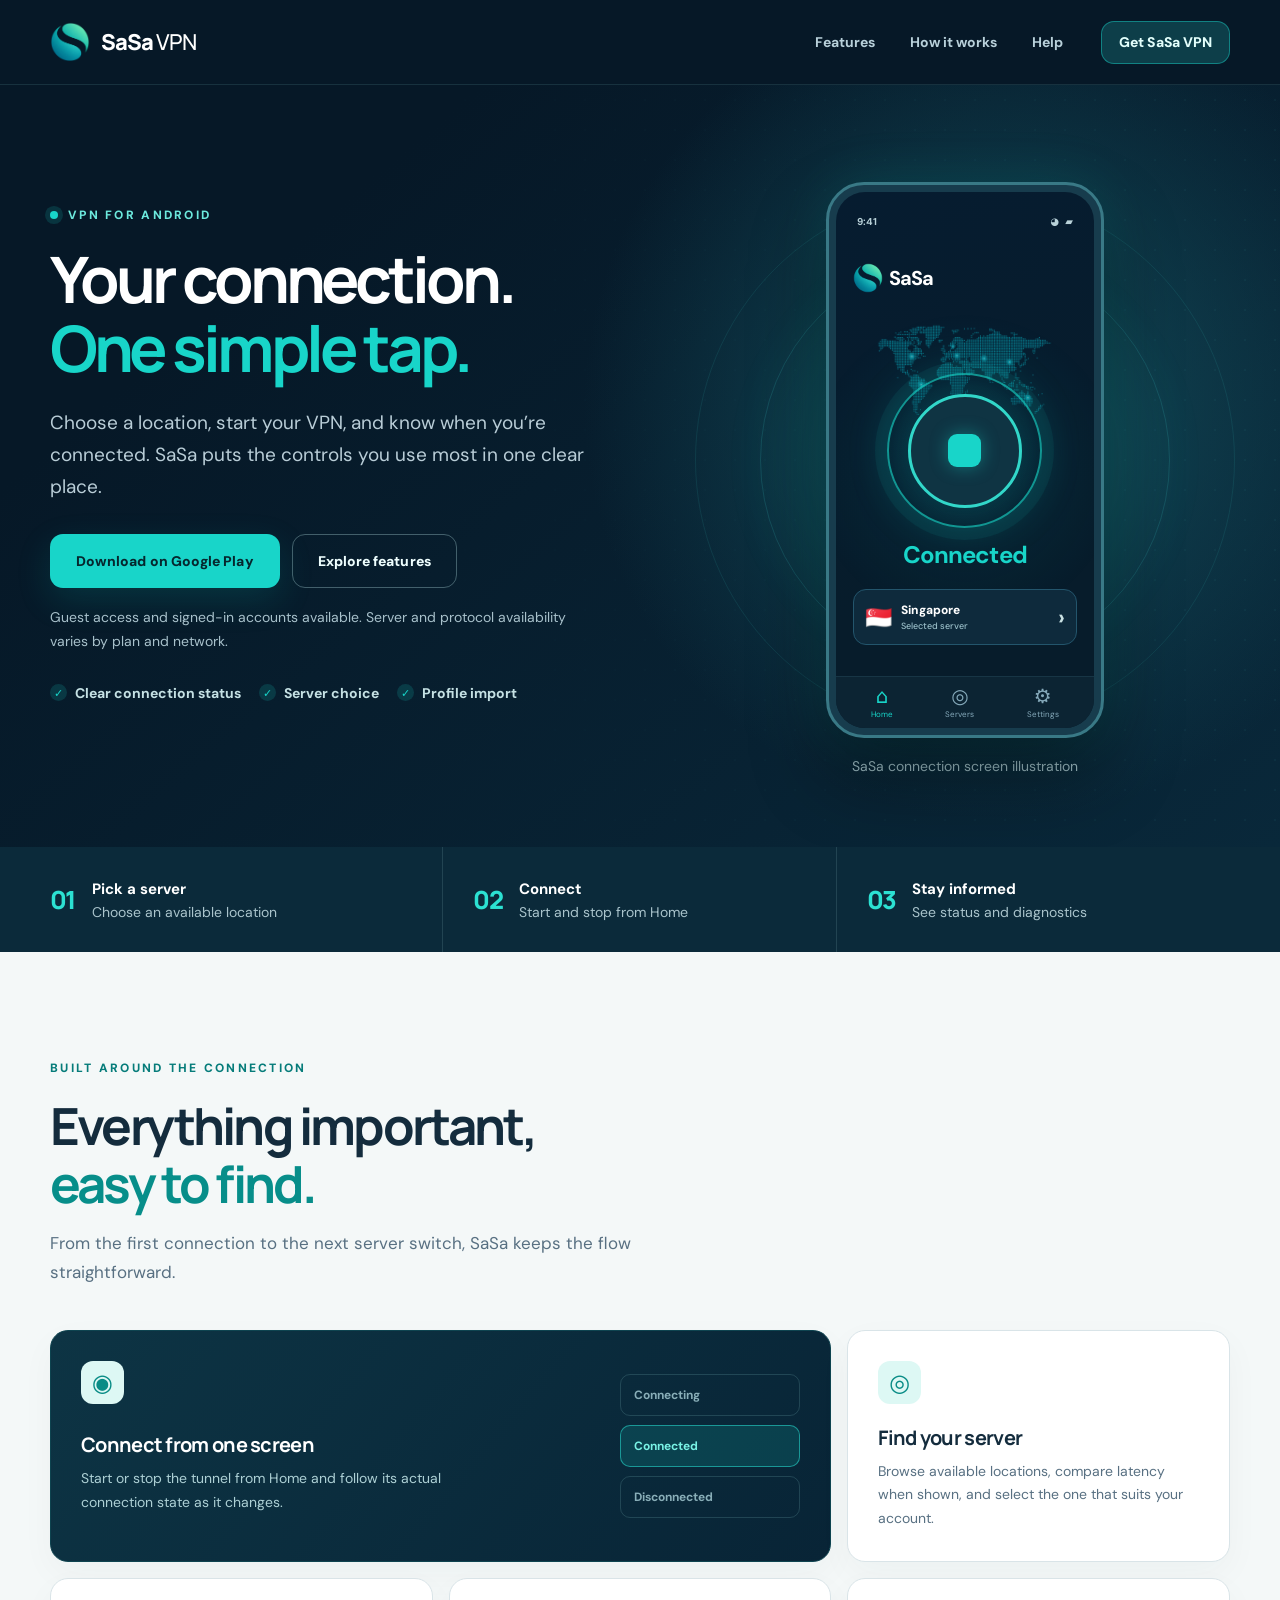
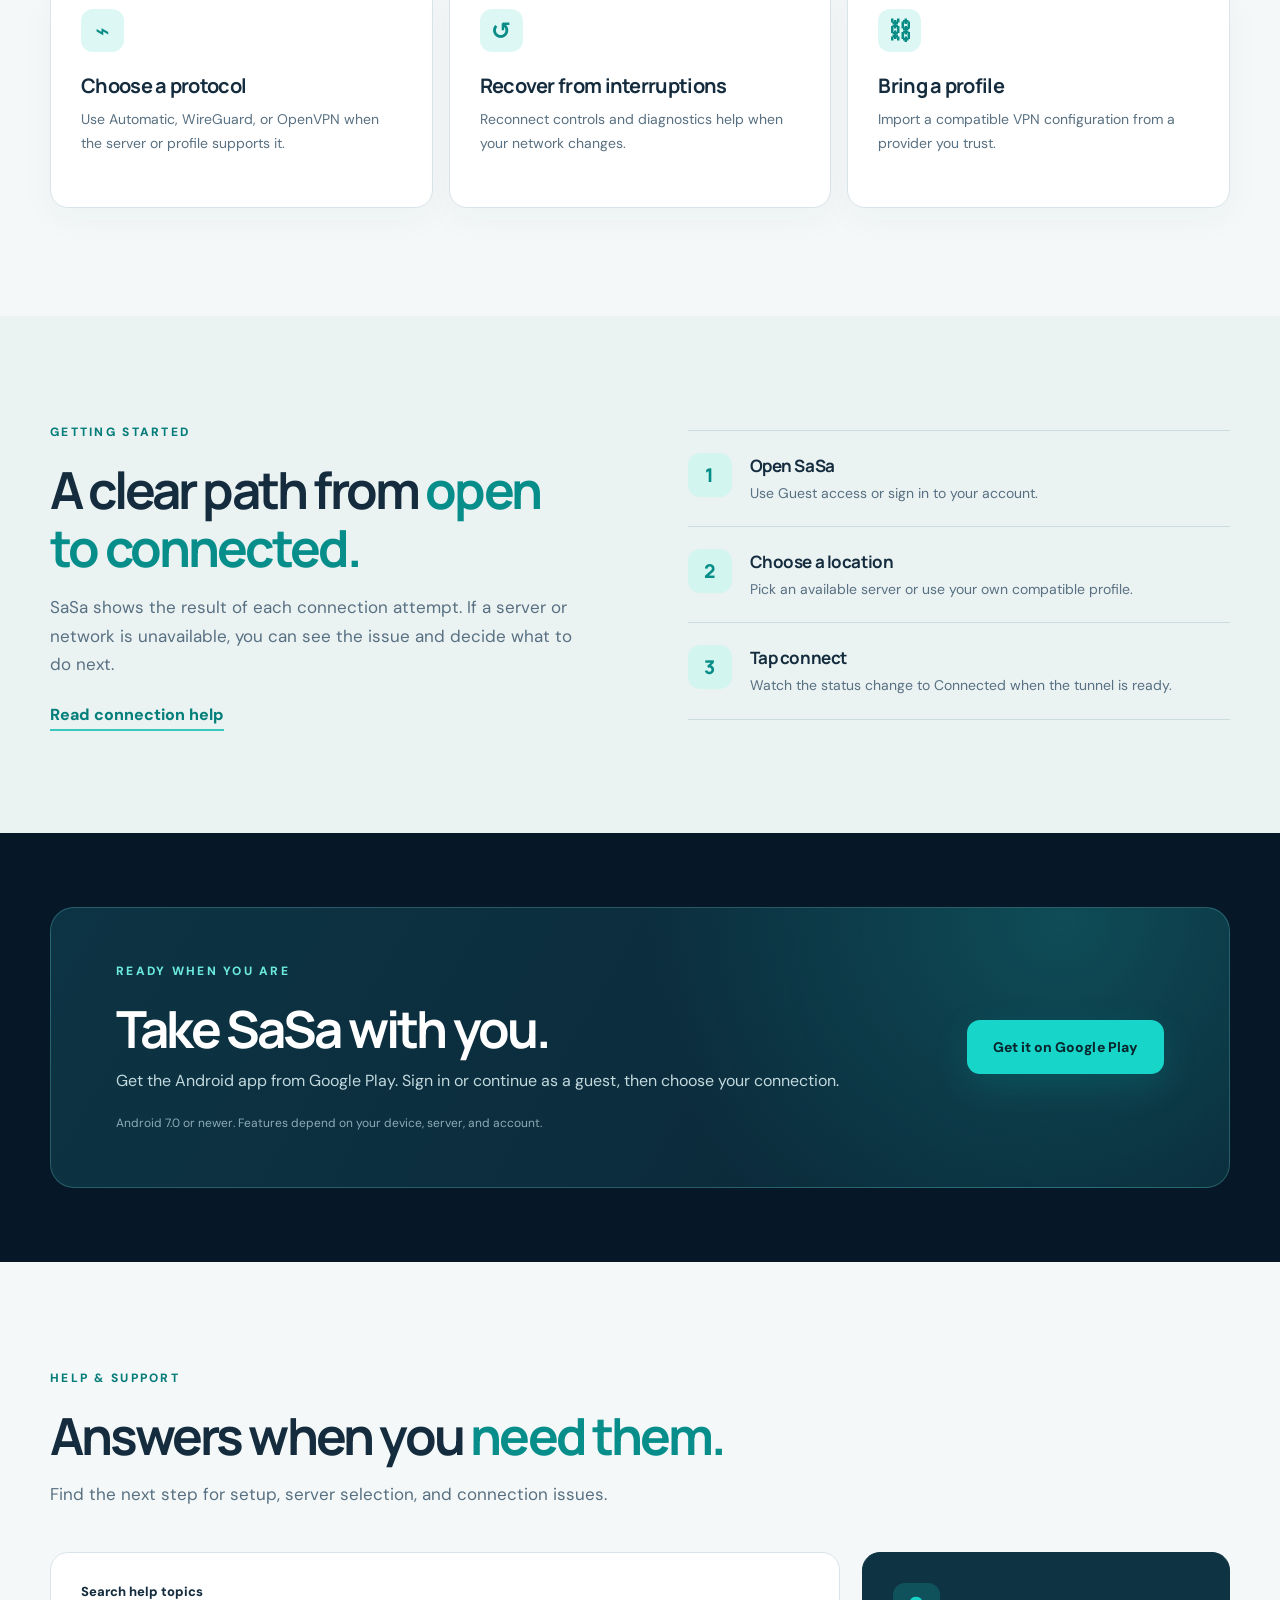
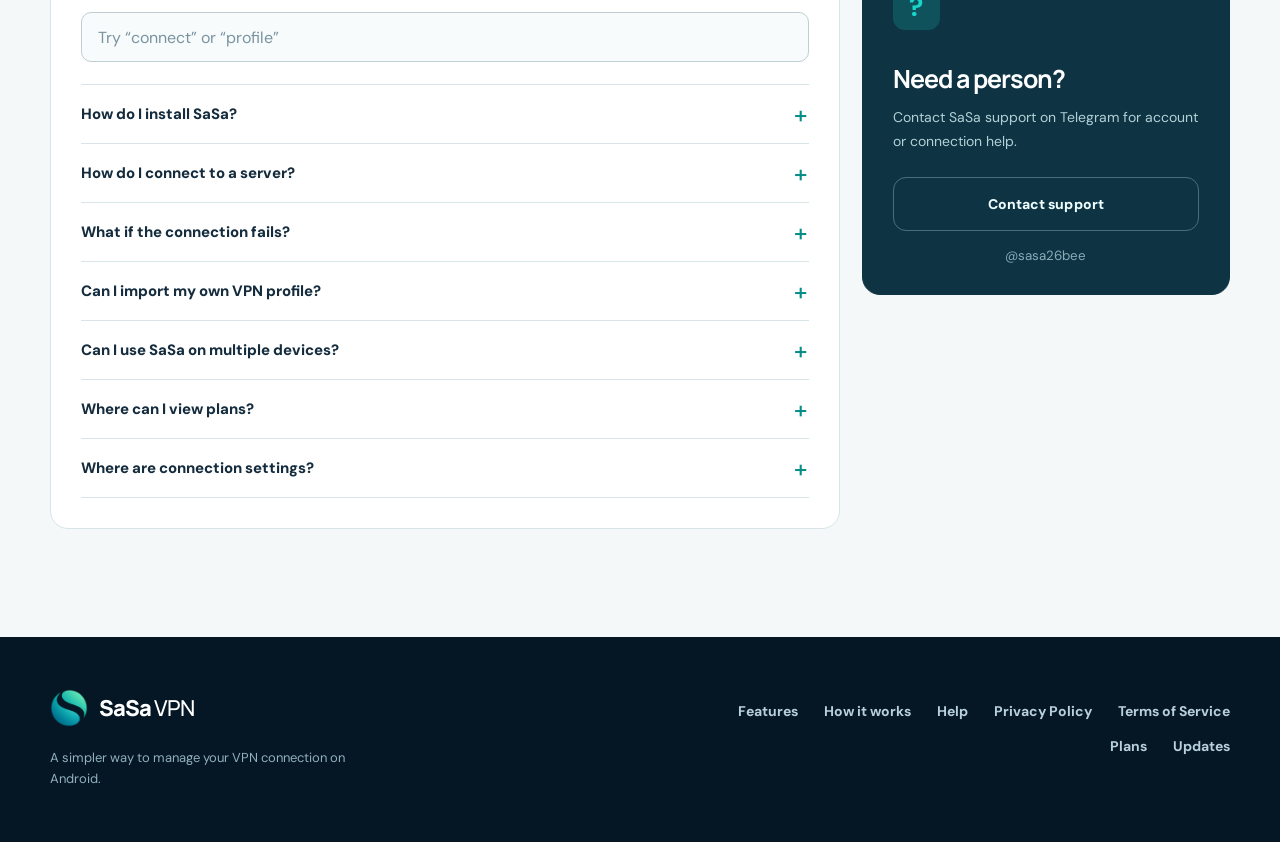
==== commit 9330b802: "Refine SaSa landing page preview and mobile readability" ====
--- a/index.html
+++ b/index.html
@@ -31,7 +31,7 @@
   <main id="main">
     <section class="hero" id="home" aria-labelledby="hero-title"><div class="wrap hero-grid">
       <div class="hero-copy"><p class="eyebrow"><span class="eyebrow-dot"></span> VPN FOR ANDROID</p><h1 id="hero-title">Your connection.<br><span>One simple tap.</span></h1><p class="hero-lead">Choose a location, start your VPN, and know when you’re connected. SaSa puts the controls you use most in one clear place.</p><div class="hero-actions"><a class="button button-primary" href="https://play.google.com/store/apps/details?id=com.sasa.vpn2" target="_blank" rel="noopener noreferrer">Download on Google Play</a><a class="button button-secondary" href="#features">Explore features</a></div><p class="hero-caption">Guest access and signed-in accounts available. Server and protocol availability varies by plan and network.</p><div class="hero-proof"><span>Clear connection status</span><span>Server choice</span><span>Profile import</span></div></div>
-      <div class="hero-visual"><div class="visual-orbit orbit-one" aria-hidden="true"></div><div class="visual-orbit orbit-two" aria-hidden="true"></div><div class="float-card float-top" aria-hidden="true"><span>◎</span><div><b>Choose your location</b><small>Available servers in one list</small></div></div><div class="phone-frame" role="img" aria-label="Illustrative SaSa VPN screen showing Connected and Singapore selected"><div class="phone-screen"><div class="phone-statusbar"><span>9:41</span><span>◕ &nbsp; ▰</span></div><div class="phone-brand"><img src="/assets/sasa-logo.png" alt="" width="30" height="30"><strong>SaSa</strong></div><div class="phone-map" aria-hidden="true"></div><div class="phone-connect"><span><i></i></span></div><strong class="phone-state">Connected</strong><div class="phone-server"><span>🇸🇬</span><div>Singapore<small>Selected server</small></div><b>›</b></div><div class="phone-tabs"><span class="selected">⌂<small>Home</small></span><span>◎<small>Servers</small></span><span>⚙<small>Settings</small></span></div></div></div><div class="float-card float-bottom" aria-hidden="true"><span>▂▅▇</span><div><b>Status at a glance</b><small>Know when you’re connected</small></div></div><p class="visual-note">Interface illustration</p></div>
+      <div class="hero-visual"><div class="visual-orbit orbit-one" aria-hidden="true"></div><div class="visual-orbit orbit-two" aria-hidden="true"></div><div class="phone-frame" role="img" aria-label="Illustration of the SaSa VPN Home screen, showing a connected Singapore server"><div class="phone-screen"><div class="phone-statusbar"><span>9:41</span><span>◕ &nbsp; ▰</span></div><div class="phone-brand"><img src="/assets/sasa-logo.png" alt="" width="30" height="30"><strong>SaSa</strong></div><div class="phone-map" aria-hidden="true"></div><div class="phone-connect"><span><i></i></span></div><strong class="phone-state">Connected</strong><div class="phone-server"><span>🇸🇬</span><div>Singapore<small>Selected server</small></div><b>›</b></div><div class="phone-tabs"><span class="selected">⌂<small>Home</small></span><span>◎<small>Servers</small></span><span>⚙<small>Settings</small></span></div></div></div><p class="visual-note">SaSa connection screen illustration</p></div>
     </div></section>
     <div class="overview-strip"><div class="wrap strip-grid"><div><em>01</em><p><strong>Pick a server</strong><small>Choose an available location</small></p></div><div><em>02</em><p><strong>Connect</strong><small>Start and stop from Home</small></p></div><div><em>03</em><p><strong>Stay informed</strong><small>See status and diagnostics</small></p></div></div></div>
     <section class="section features-section" id="features" aria-labelledby="features-title"><div class="wrap"><div class="section-heading"><p class="eyebrow">BUILT AROUND THE CONNECTION</p><h2 id="features-title">Everything important,<br><span>easy to find.</span></h2><p>From the first connection to the next server switch, SaSa keeps the flow straightforward.</p></div><div class="feature-grid">
--- a/site.css
+++ b/site.css
@@ -31,7 +31,7 @@
 .menu-button{display:none}
 .hero{position:relative;overflow:hidden;background:radial-gradient(circle at 78% 42%,#124b59 0%,transparent 38%),linear-gradient(140deg,#061827 22%,#09283a 100%);color:#fff}
 .hero:before{content:'';position:absolute;inset:0;background-image:radial-gradient(circle,rgba(75,199,201,.26) 1px,transparent 1.5px);background-size:30px 30px;mask-image:linear-gradient(90deg,transparent 27%,#000 100%);opacity:.21;pointer-events:none}
-.hero-grid{min-height:660px;display:grid;grid-template-columns:1.05fr .95fr;align-items:center;gap:45px;padding-block:70px 82px;position:relative}
+.hero-grid{min-height:660px;display:grid;grid-template-columns:1.05fr .95fr;align-items:center;gap:64px;padding-block:70px 82px;position:relative}
 .hero-copy{position:relative;z-index:2;padding-bottom:11px}
 .eyebrow{display:flex;align-items:center;gap:10px;margin:0 0 21px;color:var(--teal-dark);font-size:12px;font-weight:800;letter-spacing:.19em}
 .hero .eyebrow,.download-panel .eyebrow{color:#6ce9dd}
@@ -42,19 +42,20 @@
 h1 span{color:var(--teal)}
 .hero-lead{max-width:555px;color:#b9cdd7;font-size:19px;line-height:1.7;margin-bottom:31px}
 .hero-actions{display:flex;gap:12px;flex-wrap:wrap}
-.hero-caption{max-width:555px;color:#87a9b7;font-size:13px;line-height:1.65;margin:18px 0 31px}
-.hero-proof{display:flex;gap:18px;flex-wrap:wrap;color:#c5e1e4;font-size:12px;font-weight:700}
+.hero-caption{max-width:555px;color:#a8c1cb;font-size:14px;line-height:1.65;margin:18px 0 31px}
+.hero-proof{display:flex;gap:18px;flex-wrap:wrap;color:#c5e1e4;font-size:14px;font-weight:700}
 .hero-proof span{display:flex;align-items:center;gap:8px}
 .hero-proof span:before{content:'✓';display:grid;place-items:center;width:17px;height:17px;border-radius:50%;background:rgba(24,213,201,.16);color:var(--teal);font-size:11px}
-.hero-visual{height:555px;position:relative;display:grid;place-items:center}
+.hero-visual{min-width:0;height:610px;position:relative;display:grid;place-items:center;isolation:isolate}
+.hero-visual:before{content:'';position:absolute;inset:50% auto auto 50%;width:470px;height:470px;border-radius:50%;transform:translate(-50%,-50%);background:radial-gradient(circle,rgba(24,213,201,.18),rgba(24,213,201,.045) 55%,transparent 70%);filter:blur(8px);pointer-events:none}
 .visual-orbit{position:absolute;left:50%;top:50%;border:1px solid rgba(63,218,209,.16);border-radius:50%;transform:translate(-50%,-50%);pointer-events:none}
-.orbit-one{width:420px;height:420px}.orbit-two{width:540px;height:540px;opacity:.6}
-.phone-frame{position:relative;z-index:2;width:260px;height:525px;padding:7px;background:#173c4d;border:3px solid #397986;border-radius:38px;box-shadow:0 30px 65px rgba(0,0,0,.4),0 0 45px rgba(24,213,201,.12);transform:rotate(4deg)}
+.orbit-one{width:410px;height:410px}.orbit-two{width:540px;height:540px;opacity:.6}
+.phone-frame{position:relative;z-index:2;width:278px;height:556px;padding:7px;background:#173c4d;border:3px solid #397986;border-radius:38px;box-shadow:0 38px 75px rgba(0,0,0,.42),0 0 55px rgba(24,213,201,.14)}
 .phone-screen{position:relative;height:100%;overflow:hidden;border-radius:29px;background:linear-gradient(160deg,#061c30,#071c2b 69%);padding:23px 17px 12px;text-align:center;color:#fff}
 .phone-screen:after{content:'';position:absolute;inset:110px -50px 90px;background:radial-gradient(circle,rgba(4,141,154,.13),transparent 64%);pointer-events:none}
 .phone-statusbar{display:flex;justify-content:space-between;color:#b9d2d9;font-size:10px;font-weight:700;padding-inline:4px}
 .phone-brand{display:flex;align-items:center;gap:6px;margin-top:35px;text-align:left;font-size:20px;letter-spacing:-.05em}
-.phone-map{height:107px;margin-top:21px;opacity:.5;background:radial-gradient(circle at 20% 55%,#16aaaf 1px,transparent 2px),radial-gradient(circle at 70% 35%,#16aaaf 1px,transparent 2px);background-size:6px 6px,7px 7px;clip-path:polygon(2% 34%,19% 20%,32% 32%,39% 14%,55% 25%,70% 20%,96% 37%,85% 75%,67% 65%,52% 86%,39% 62%,18% 78%)}
+.phone-map{height:120px;margin:14px -15px 0;opacity:.6;background:url('/assets/home-map.webp') center/contain no-repeat;mix-blend-mode:screen}
 .phone-connect{position:relative;z-index:1;display:grid;place-items:center;width:155px;height:155px;margin:-54px auto 11px;border:2px solid rgba(26,224,207,.6);border-radius:50%;background:radial-gradient(circle,rgba(6,179,170,.21) 0%,rgba(8,90,99,.28) 54%,rgba(7,79,91,.1) 70%);box-shadow:0 0 0 12px rgba(24,213,201,.07),0 0 42px rgba(24,213,201,.18)}
 .phone-connect span{display:grid;place-items:center;width:114px;height:114px;border:3px solid #32d7c9;border-radius:50%;background:#0f3443}
 .phone-connect i{display:block;width:33px;height:33px;border-radius:9px;background:var(--teal);box-shadow:0 0 18px rgba(24,213,201,.4)}
@@ -63,17 +64,13 @@
 .phone-server span{font-size:22px}.phone-server small{display:block;margin-top:2px;color:#9bbfc9;font-size:9px;font-weight:500}.phone-server b{margin-left:auto;font-size:22px;color:#cae1e3}
 .phone-tabs{position:absolute;left:0;right:0;bottom:0;display:flex;justify-content:space-around;padding:9px 9px 10px;border-top:1px solid rgba(85,142,160,.16);background:#0c2433;color:#85a9ba;font-size:20px}
 .phone-tabs span{line-height:1}.phone-tabs small{display:block;margin-top:4px;font-size:8px}.phone-tabs .selected{color:var(--teal)}
-.float-card{position:absolute;z-index:3;display:flex;align-items:center;gap:10px;padding:13px 16px;border:1px solid rgba(126,215,213,.28);border-radius:13px;background:rgba(17,57,68,.95);box-shadow:0 18px 35px rgba(0,0,0,.2);color:#ecffff}
-.float-card>span{display:grid;place-items:center;width:36px;height:36px;border-radius:10px;background:rgba(24,213,201,.15);color:var(--teal);font-size:19px;font-weight:800}
-.float-card b,.float-card small{display:block;white-space:nowrap}.float-card b{font-size:11px}.float-card small{margin-top:3px;color:#9abcc4;font-size:9px}
-.float-top{top:96px;left:2px}.float-bottom{right:-3px;bottom:92px}
-.visual-note{position:absolute;right:0;bottom:-32px;color:#7ba4ae;font-size:11px}
+.visual-note{position:absolute;left:0;right:0;bottom:-10px;margin:0;color:#a2c0c8;text-align:center;font-size:14px}
 .overview-strip{background:#0b2a3a;color:#fff}
 .strip-grid{display:grid;grid-template-columns:repeat(3,1fr)}
 .strip-grid>div{display:flex;align-items:center;gap:17px;min-height:105px;padding:16px 30px;border-right:1px solid rgba(153,204,210,.16)}
 .strip-grid>div:first-child{padding-left:0}.strip-grid>div:last-child{border-right:0}
 .strip-grid em{color:#2ce1d2;font-family:Manrope,sans-serif;font-size:25px;font-weight:800;font-style:normal;letter-spacing:-.07em}
-.strip-grid p{margin:0}.strip-grid strong,.strip-grid small{display:block}.strip-grid strong{font-size:14px}.strip-grid small{margin-top:4px;color:#95b2bc;font-size:12px}
+.strip-grid p{margin:0}.strip-grid strong,.strip-grid small{display:block}.strip-grid strong{font-size:15px}.strip-grid small{margin-top:4px;color:#aac4cc;font-size:14px}
 .section{padding-block:108px;scroll-margin-top:25px}
 .section-heading{max-width:760px;margin-bottom:43px}
 h2{font-size:clamp(36px,4vw,56px);line-height:1.13;letter-spacing:-.055em;margin-bottom:16px}
@@ -108,7 +105,7 @@
 .support-mark{display:grid;place-items:center;width:47px;height:47px;margin-bottom:31px;border-radius:12px;background:rgba(24,213,201,.18);color:var(--teal);font-size:27px;font-weight:800}
 .support-card h3{font-size:25px;letter-spacing:-.04em;margin-bottom:10px}.support-card p{color:#b3d0d7;font-size:14px;line-height:1.7;margin-bottom:23px}.support-card .button{width:100%}.support-card small{display:block;margin-top:16px;color:#88acb7;text-align:center}
 .site-footer{padding-block:52px;background:#051725;color:#fff}.footer-grid{display:flex;justify-content:space-between;gap:60px}.footer-grid p{max-width:330px;margin:16px 0 0;color:#91afbc;font-size:13px;line-height:1.6}.site-footer nav{display:flex;flex-wrap:wrap;align-content:flex-start;justify-content:flex-end;gap:17px 26px;max-width:500px;padding-top:13px}
-@media(max-width:1050px){.hero-grid{gap:10px}.float-top{left:-15px}.float-bottom{right:-15px}.hero-proof{gap:10px}.flow-grid{gap:40px}}
-@media(max-width:800px){.header-inner{min-height:73px}.menu-button{display:flex;flex-direction:column;justify-content:center;gap:5px;width:42px;height:42px;padding:10px;margin-left:auto;border:1px solid rgba(153,210,215,.3);border-radius:10px;background:transparent}.menu-button span{display:block;height:2px;width:100%;background:#e1f8f5;border-radius:2px}.primary-nav{display:none;position:absolute;top:73px;left:0;right:0;flex-direction:column;align-items:stretch;gap:0;margin:0;padding:13px 24px 22px;border-bottom:1px solid rgba(153,210,215,.25);background:var(--navy)}.primary-nav.is-open{display:flex}.primary-nav a{padding:13px 8px}.header-cta{margin-left:0}.hero-grid{grid-template-columns:1fr;padding-block:77px 70px}.hero-copy{max-width:650px}.hero-visual{height:520px}.float-top{left:7%}.float-bottom{right:6%}.visual-note{right:6%;bottom:-2px}.feature-grid{grid-template-columns:repeat(2,1fr)}.feature-main{grid-column:span 2}.flow-grid{grid-template-columns:1fr;gap:22px}.download-panel{padding:45px;align-items:flex-start;flex-direction:column}.support-layout{grid-template-columns:1fr}.support-card{min-height:auto}}
-@media(max-width:580px){.wrap{width:min(100% - 32px,460px)}.header-inner{gap:12px}.brand{font-size:20px}.brand img{width:36px;height:36px}.header-cta{display:none}.hero-grid{padding-block:65px 50px}.hero h1{font-size:clamp(43px,12vw,58px)}.hero-lead{font-size:17px}.hero-actions{display:grid;grid-template-columns:1fr}.hero-actions .button{width:100%}.hero-caption{font-size:12px}.hero-proof{gap:9px 15px}.hero-visual{height:500px;margin-inline:-16px}.phone-frame{transform:rotate(3deg) scale(.88)}.float-card{padding:10px}.float-top{top:80px;left:2%}.float-bottom{right:2%;bottom:76px}.float-card b{font-size:10px}.float-card small{font-size:8px}.orbit-one{width:310px;height:310px}.orbit-two{width:410px;height:410px}.visual-note{bottom:0;right:7%}.strip-grid{grid-template-columns:1fr}.strip-grid>div,.strip-grid>div:first-child{min-height:70px;padding:13px 0;border-right:0;border-bottom:1px solid rgba(153,204,210,.16)}.strip-grid>div:last-child{border-bottom:0}.section{padding-block:76px}.section-heading{margin-bottom:28px}.section-heading>p:last-child,.flow-grid>div>p:not(.eyebrow){font-size:15px}.feature-grid{grid-template-columns:1fr}.feature-main{grid-column:auto;grid-template-columns:1fr}.feature-main .feature-symbol,.feature-main>div:not(.state-stack),.state-stack{grid-column:auto;grid-row:auto}.state-stack{margin-top:18px}.feature-card{min-height:auto;padding:24px}.feature-card h3{margin-top:17px}.download-section{padding-block:42px}.download-panel{padding:32px 25px;gap:27px}.download-panel .button{width:100%}.faq-panel,.support-card{padding:22px}.footer-grid{flex-direction:column;gap:29px}.site-footer nav{justify-content:flex-start;padding-top:0}.site-footer{padding-block:42px}}
+@media(max-width:1050px){.hero-grid{gap:20px}.hero-proof{gap:10px}.flow-grid{gap:40px}}
+@media(max-width:800px){.header-inner{min-height:73px}.menu-button{display:flex;flex-direction:column;justify-content:center;gap:5px;width:42px;height:42px;padding:10px;margin-left:auto;border:1px solid rgba(153,210,215,.3);border-radius:10px;background:transparent}.menu-button span{display:block;height:2px;width:100%;background:#e1f8f5;border-radius:2px}.primary-nav{display:none;position:absolute;top:73px;left:0;right:0;flex-direction:column;align-items:stretch;gap:0;margin:0;padding:13px 24px 22px;border-bottom:1px solid rgba(153,210,215,.25);background:var(--navy)}.primary-nav.is-open{display:flex}.primary-nav a{padding:13px 8px}.header-cta{margin-left:0}.hero-grid{grid-template-columns:1fr;padding-block:77px 70px}.hero-copy{max-width:650px}.hero-visual{height:600px}.feature-grid{grid-template-columns:repeat(2,1fr)}.feature-main{grid-column:span 2}.flow-grid{grid-template-columns:1fr;gap:22px}.download-panel{padding:45px;align-items:flex-start;flex-direction:column}.support-layout{grid-template-columns:1fr}.support-card{min-height:auto}}
+@media(max-width:580px){.wrap{width:min(100% - 32px,460px)}.header-inner{gap:12px}.brand{font-size:20px}.brand img{width:36px;height:36px}.header-cta{display:none}.hero-grid{padding-block:65px 50px}.hero h1{font-size:clamp(43px,12vw,58px)}.hero-lead{font-size:17px}.hero-actions{display:grid;grid-template-columns:1fr}.hero-actions .button{width:100%}.hero-caption{font-size:14px}.hero-proof{gap:9px 15px}.hero-visual{height:570px;margin-inline:-16px}.phone-frame{transform:scale(.9)}.orbit-one{width:310px;height:310px}.orbit-two{width:410px;height:410px}.visual-note{bottom:-1px}.strip-grid{grid-template-columns:1fr}.strip-grid>div,.strip-grid>div:first-child{min-height:70px;padding:13px 0;border-right:0;border-bottom:1px solid rgba(153,204,210,.16)}.strip-grid>div:last-child{border-bottom:0}.section{padding-block:76px}.section-heading{margin-bottom:28px}.section-heading>p:last-child,.flow-grid>div>p:not(.eyebrow){font-size:16px}.feature-grid{grid-template-columns:1fr}.feature-main{grid-column:auto;grid-template-columns:1fr}.feature-main .feature-symbol,.feature-main>div:not(.state-stack),.state-stack{grid-column:auto;grid-row:auto}.state-stack{margin-top:18px}.feature-card{min-height:auto;padding:24px}.feature-card h3{margin-top:17px}.download-section{padding-block:42px}.download-panel{padding:32px 25px;gap:27px}.download-panel .button{width:100%}.faq-panel,.support-card{padding:22px}.footer-grid{flex-direction:column;gap:29px}.site-footer nav{justify-content:flex-start;padding-top:0}.site-footer{padding-block:42px}}
 @media(prefers-reduced-motion:reduce){:root{scroll-behavior:auto}*,*:before,*:after{animation-duration:.01ms!important;transition-duration:.01ms!important}}
